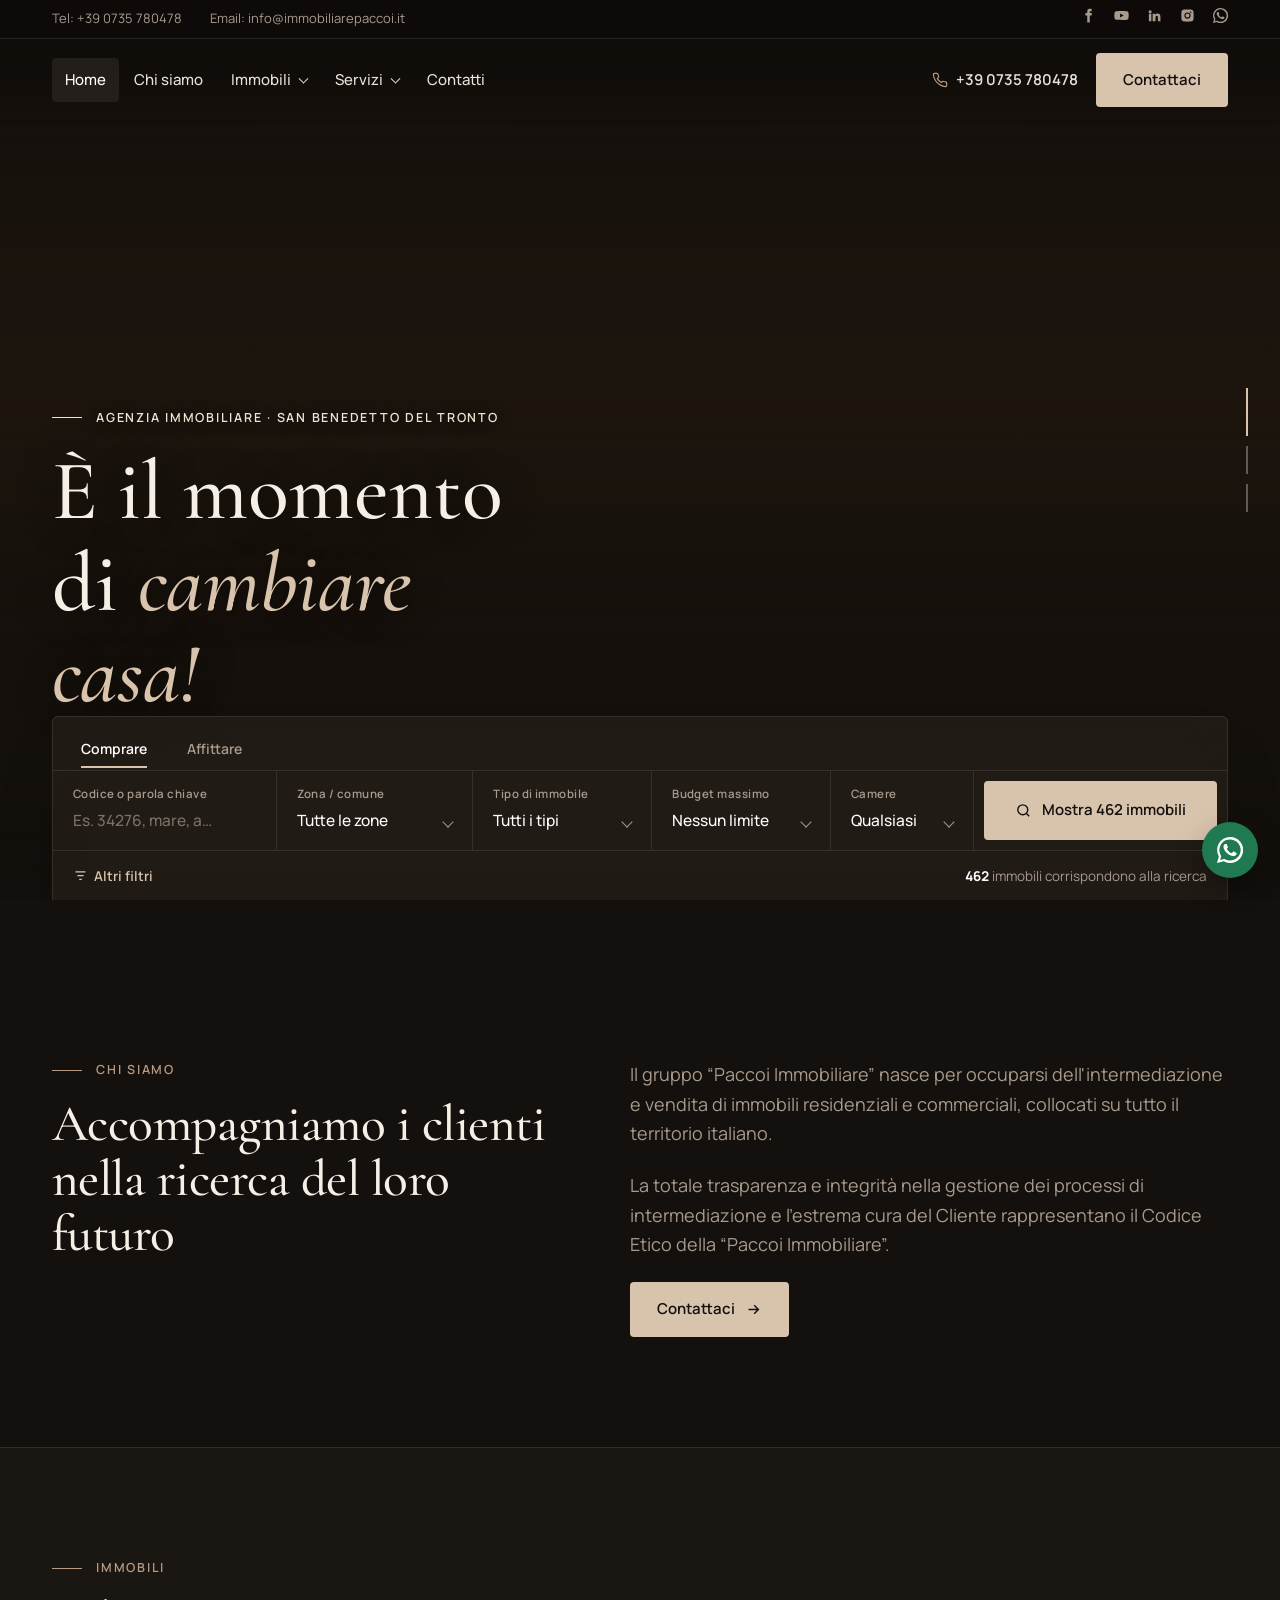
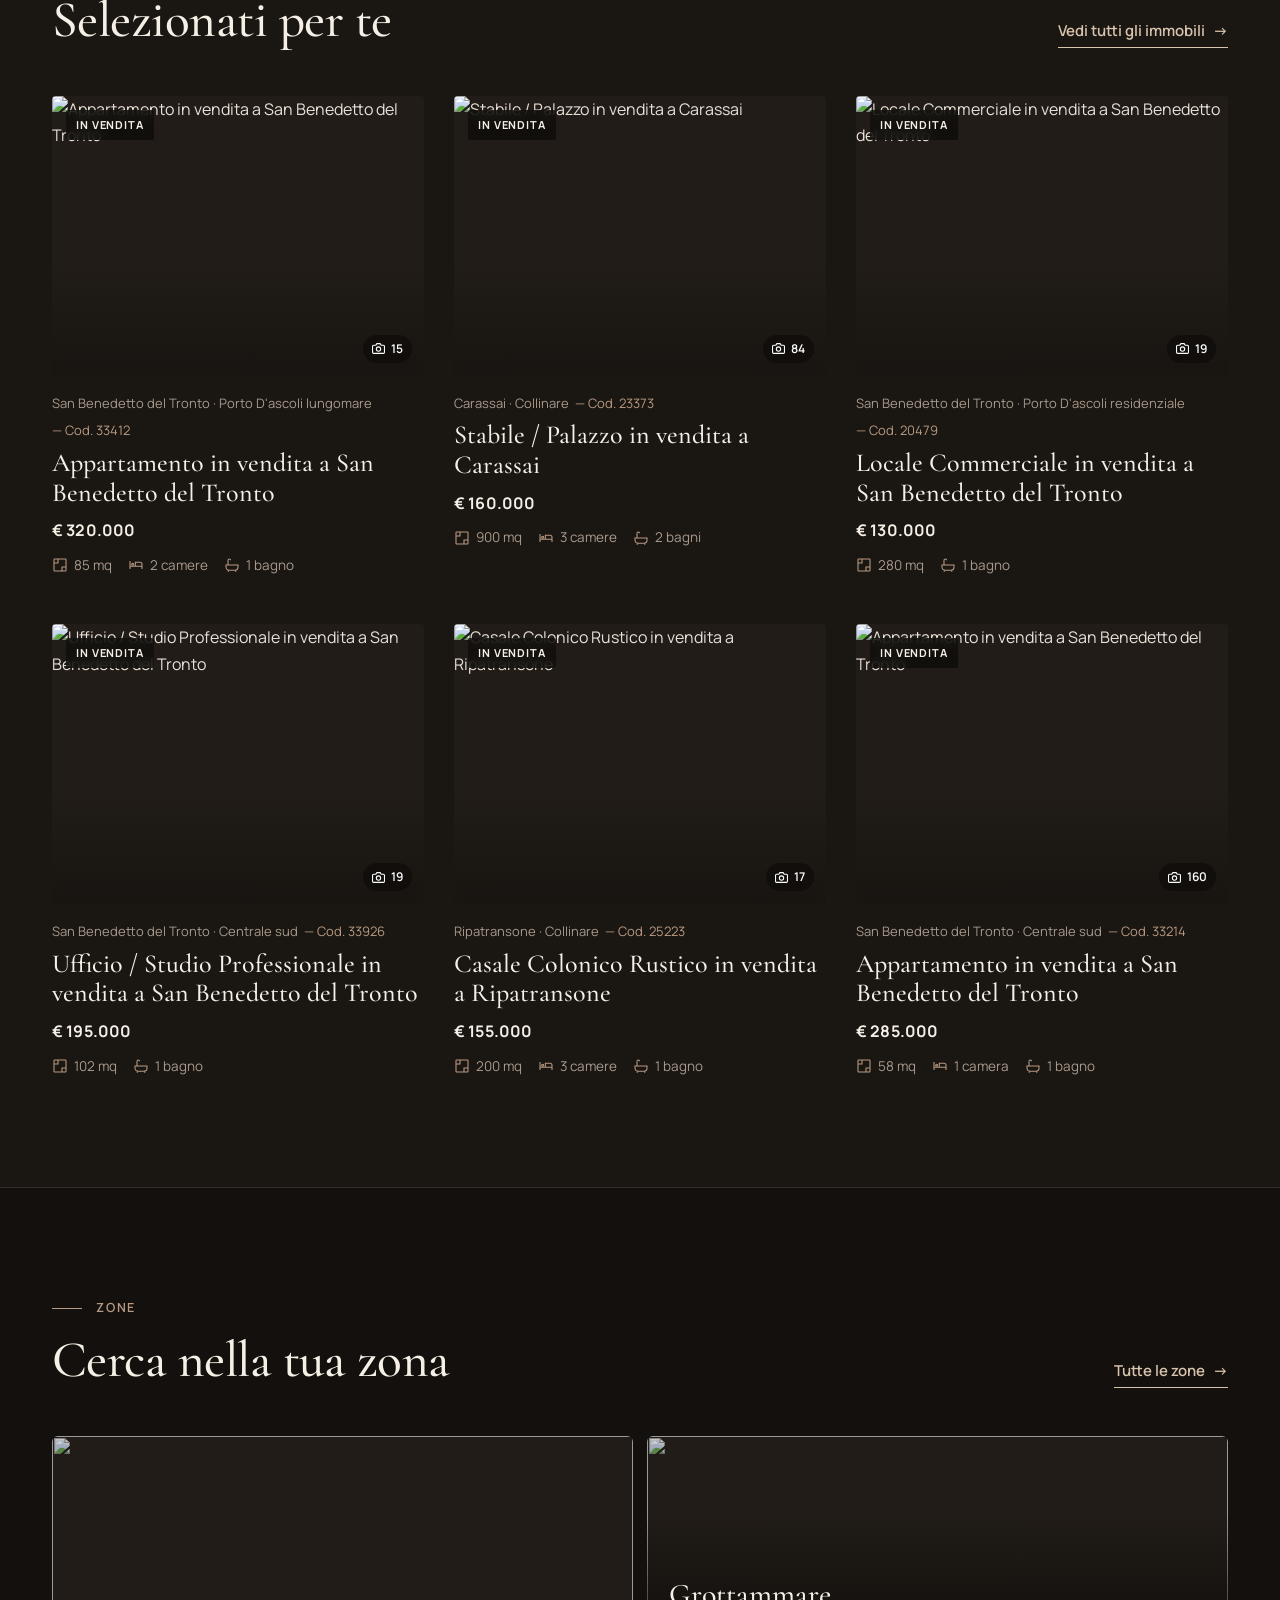
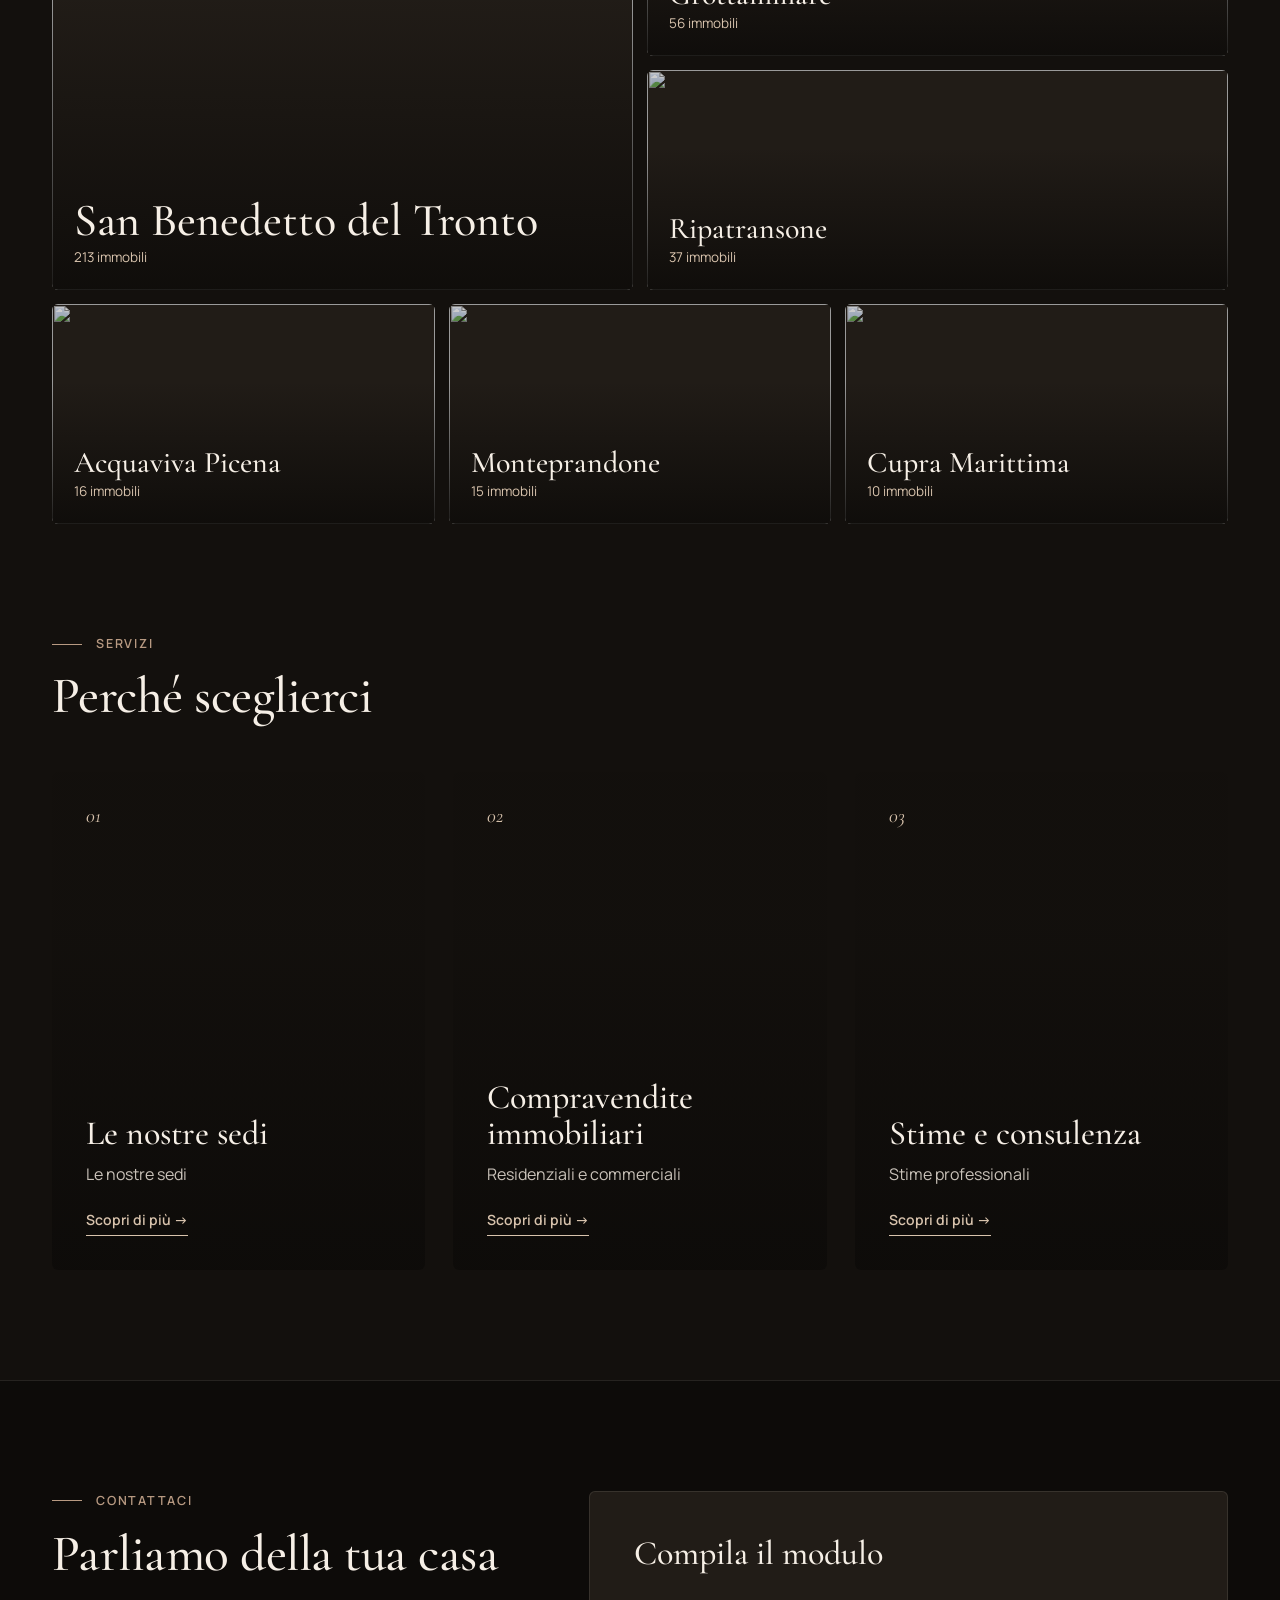
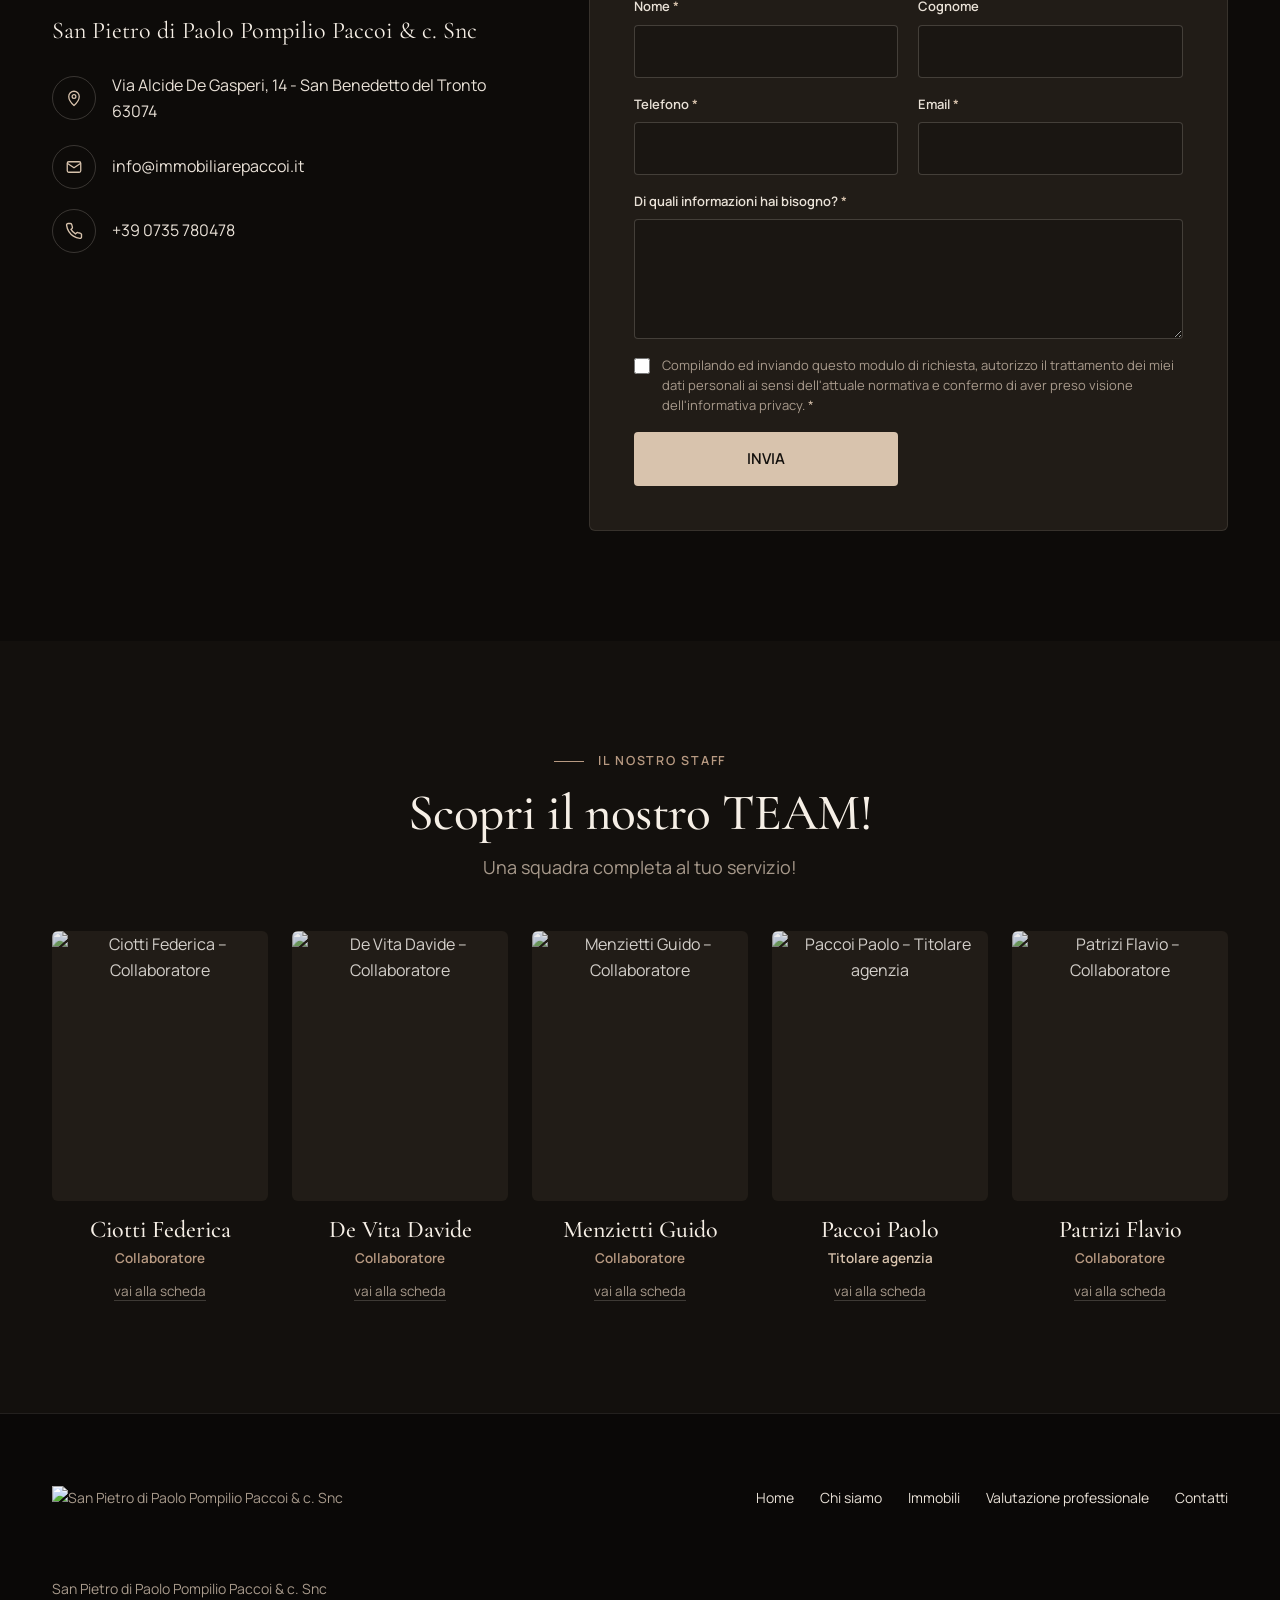
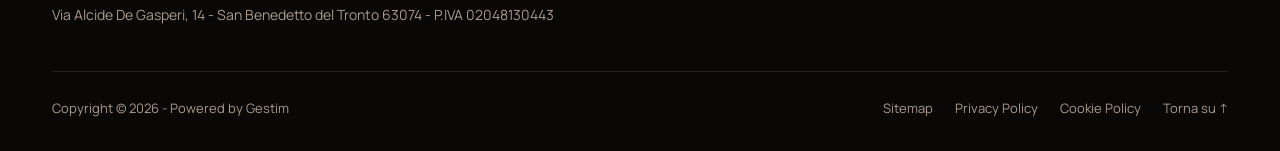
==== index.html @ 311cffeb "Perché sceglierci: tornano le 3 card, il dettaglio si apre al clic - Ripristinate le 3 card (Le nost" ====
<!DOCTYPE html>
<html lang="it">
<head>
<meta charset="utf-8">
<meta name="viewport" content="width=device-width, initial-scale=1">
<title>Immobiliare Paccoi | agenzia immobiliare San Benedetto del Tronto</title>
<meta name="description" content="Paccoi Immobiliare: compravendite e affitti di immobili residenziali e commerciali a San Benedetto del Tronto e dintorni. Cerca per zona, budget e tipologia.">
<link rel="preconnect" href="https://fonts.googleapis.com">
<link rel="preconnect" href="https://fonts.gstatic.com" crossorigin>
<link href="https://fonts.googleapis.com/css2?family=Cormorant+Garamond:ital,wght@0,500;0,600;1,500&family=Manrope:wght@400;500;600;700&display=swap" rel="stylesheet">
<link rel="stylesheet" href="assets/style.css">
</head>
<body class="over-hero">
<div id="site-header"></div>

<main>
<!-- hero + ricerca -->
<section class="hero" aria-label="In evidenza">
  <div class="hero-media">
    <div class="slide active" style="background-image:url('https://www.immobiliarepaccoi.it/public/file/2024102209571137500090.jpg')"></div>
    <div class="slide" style="background-image:url('https://www.immobiliarepaccoi.it/public/file/20241022095800415130240.jpg')"></div>
    <div class="slide" style="background-image:url('https://images.unsplash.com/photo-1678889284769-b7dcbec1f082?auto=format&fit=crop&q=80&w=2400')"></div>
  </div>
  <div class="wrap">
    <div class="eyebrow">Agenzia immobiliare · San Benedetto del Tronto</div>
    <h1>È il momento di <em>cambiare casa!</em></h1>
  </div>
  <div class="hero-dots" aria-label="Foto"><button class="on" aria-label="Foto 1"></button><button aria-label="Foto 2"></button><button aria-label="Foto 3"></button></div>
  <div class="searchbar-holder"><div class="wrap"><div id="search"></div></div></div>
</section>

<!-- chi siamo -->
<section class="intro home-first" id="chi-siamo">
  <div class="wrap">
    <div class="reveal">
      <div class="eyebrow">Chi siamo</div>
      <h2 style="margin-top:16px">Accompagniamo i clienti nella ricerca del loro futuro</h2>
    </div>
    <div class="reveal">
      <p>Il gruppo “Paccoi Immobiliare” nasce per occuparsi dell'intermediazione e vendita di immobili residenziali e commerciali, collocati su tutto il territorio italiano.</p>
      <p>La totale trasparenza e integrità nella gestione dei processi di intermediazione e l’estrema cura del Cliente rappresentano il Codice Etico della “Paccoi Immobiliare”.</p>
      <a class="btn btn-primary" href="#contatti">Contattaci <svg viewBox="0 0 24 24" fill="none" stroke="currentColor" stroke-width="2"><path d="M5 12h14M13 6l6 6-6 6"/></svg></a>
    </div>
  </div>
</section>

<!-- selezionati per te -->
<section class="alt">
  <div class="wrap">
    <div class="section-head reveal">
      <div><div class="eyebrow">Immobili</div><h2>Selezionati per te</h2></div>
      <a class="link-arrow" href="immobili.html">Vedi tutti gli immobili <span aria-hidden="true">→</span></a>
    </div>
    <div class="grid-props" id="selected"></div>
  </div>
</section>

<!-- per zona -->
<section>
  <div class="wrap">
    <div class="section-head reveal">
      <div><div class="eyebrow">Zone</div><h2>Cerca nella tua zona</h2></div>
      <a class="link-arrow" href="immobili.html">Tutte le zone <span aria-hidden="true">→</span></a>
    </div>
    <div class="towns" id="towns"></div>
  </div>
</section>

<!-- servizi: 3 card; al clic si apre il dettaglio con contenuti e foto dal sito ufficiale -->
<section id="servizi" style="padding-top:0">
  <div class="wrap">
    <div class="section-head reveal"><div><div class="eyebrow">Servizi</div><h2>Perché sceglierci</h2></div></div>
    <div class="why-grid">
      <a class="why-item reveal" href="#srv-sedi" data-srv="srv-sedi" aria-haspopup="dialog">
        <div class="bg" style="background-image:url('https://images.unsplash.com/photo-1765371512336-99c2b1c6975f?auto=format&fit=crop&q=80&w=1000')"></div>
        <span class="num">01</span><h3>Le nostre sedi</h3><p>Le nostre sedi</p><span class="link">Scopri di più →</span>
      </a>
      <a class="why-item reveal" href="#srv-compravendite" data-srv="srv-compravendite" aria-haspopup="dialog">
        <div class="bg" style="background-image:url('https://images.unsplash.com/photo-1741156386380-0236c72eb6f9?auto=format&fit=crop&q=80&w=1000')"></div>
        <span class="num">02</span><h3>Compravendite immobiliari</h3><p>Residenziali e commerciali</p><span class="link">Scopri di più →</span>
      </a>
      <a class="why-item reveal" href="#srv-stime" data-srv="srv-stime" aria-haspopup="dialog">
        <div class="bg" style="background-image:url('https://images.unsplash.com/photo-1560520653-9e0e4c89eb11?auto=format&fit=crop&q=80&w=1000')"></div>
        <span class="num">03</span><h3>Stime e consulenza</h3><p>Stime professionali</p><span class="link">Scopri di più →</span>
      </a>
    </div>
  </div>
</section>

<dialog class="srv-dialog" id="srv-sedi" aria-labelledby="srv-sedi-t">
  <div class="srv-inner">
    <button class="srv-close" type="button" aria-label="Chiudi">×</button>
    <article class="svc">
      <div class="svc-media">
        <img src="https://www.immobiliarepaccoi.it/public/file/20241002121244765096380.jpg" alt="La sede Paccoi Immobiliare in Viale De Gasperi a San Benedetto del Tronto" loading="lazy">
        <div class="inset"><img src="https://www.immobiliarepaccoi.it/public/file/20241002121636413833290.jpg" alt="Interno della sede Paccoi Immobiliare" loading="lazy"></div>
      </div>
      <div>
        <span class="num">01</span>
        <h3 id="srv-sedi-t">Le nostre sedi</h3>
        <div class="sub">Sede di San Benedetto del Tronto (AP)</div>
        <p>Viale A. De Gasperi, 14 · Tel. +39 0735 780478<br>Responsabile: Paolo Paccoi</p>
        <dl class="hours">
          <dt>Invernale</dt><dd>09:00 – 12:30 / 15:30 – 19:30</dd>
          <dt>Estivo</dt><dd>09:00 – 12:30 / 16:00 – 20:00</dd>
        </dl>
        <p>Siamo aperti tutti i giorni tranne il sabato pomeriggio e l’intera domenica.</p>
        <div class="actions">
          <a class="btn btn-primary" href="https://www.google.com/maps/search/?api=1&query=Viale+Alcide+De+Gasperi+14+San+Benedetto+del+Tronto" target="_blank" rel="noopener">Indicazioni stradali</a>
          <a class="btn btn-outline" href="tel:+390735780478">Chiama la sede</a>
        </div>
      </div>
    </article>
    <div class="stats">
      <div class="stat"><b>20+</b><span>anni di attività nell'intermediazione di immobili residenziali e commerciali</span></div>
      <div class="stat"><b>20.000+</b><span>richieste di informazioni ogni anno per immobili specifici</span></div>
      <div class="stat"><b class="stat-count">478</b><span>immobili oggi in vendita e in affitto</span></div>
    </div>
  </div>
</dialog>
<dialog class="srv-dialog" id="srv-compravendite" aria-labelledby="srv-compravendite-t">
  <div class="srv-inner">
    <button class="srv-close" type="button" aria-label="Chiudi">×</button>
    <article class="svc">
      <div class="svc-media">
        <img src="https://www.immobiliarepaccoi.it/public/file/20241002121549173564150.jpg" alt="Postazioni di consulenza nella sede Paccoi Immobiliare" loading="lazy">
        <div class="inset"><img src="https://www.immobiliarepaccoi.it/public/file/20241022095841580561260.jpg" alt="Villa con piscina al tramonto" loading="lazy"></div>
      </div>
      <div>
        <span class="num">02</span>
        <h3 id="srv-compravendite-t">Compravendite immobiliari</h3>
        <div class="sub">Residenziali e commerciali</div>
        <p>Oggi vendere un bene immobile non può più limitarsi ad una semplice messa in contatto della domanda con l’offerta. Occorre sempre più organizzare tutta una serie di servizi integrativi e complementari per assicurare il completo successo di ogni transazione.</p>
        <p>La nostra agenzia garantisce la transazione immobiliare accompagnandovi in tutte le fasi dell’acquisto e della vendita, in collaborazione con:</p>
        <ul>
          <li>un notaio di vostra fiducia (o da noi suggerito)</li>
          <li>esperti periti del settore edile/immobiliare</li>
          <li>i principali istituti bancari per mutui e prestiti</li>
          <li>tecnici abilitati a produrre il certificato di prestazione energetica</li>
        </ul>
        <p>Seguiamo ogni negoziazione in tutte le sue fasi fino alla completa definizione dell’operazione, dalla proposta di acquisto al rogito notarile. La mediazione è dovuta solamente all’effettiva conclusione dell’affare.</p>
        <div class="actions"><a class="btn btn-primary" href="immobili.html">Cerca un immobile</a></div>
      </div>
    </article>
    <div class="stats">
      <div class="stat"><b>20+</b><span>anni di attività nell'intermediazione di immobili residenziali e commerciali</span></div>
      <div class="stat"><b>20.000+</b><span>richieste di informazioni ogni anno per immobili specifici</span></div>
      <div class="stat"><b class="stat-count">478</b><span>immobili oggi in vendita e in affitto</span></div>
    </div>
  </div>
</dialog>
<dialog class="srv-dialog" id="srv-stime" aria-labelledby="srv-stime-t">
  <div class="srv-inner">
    <button class="srv-close" type="button" aria-label="Chiudi">×</button>
    <article class="svc">
      <div class="svc-media">
        <img src="https://www.immobiliarepaccoi.it/public/file/20241002121356385313010.jpg" alt="Sala d'attesa della sede Paccoi Immobiliare" loading="lazy">
        <div class="inset"><img src="https://www.immobiliarepaccoi.it/public/file/20241022095912789563600.jpg" alt="Terrazza panoramica di sera" loading="lazy"></div>
      </div>
      <div>
        <span class="num">03</span>
        <h3 id="srv-stime-t">Stime e consulenza</h3>
        <div class="sub">Stime professionali</div>
        <p>Oltre 20 anni di esperienza al servizio di chi vuole vendere il proprio immobile. Valutiamo la tua casa GRATUITAMENTE servendoci dei migliori strumenti che ci offre la tecnologia. Realizziamo accurate analisi di mercato e del territorio specifico.</p>
        <ul>
          <li>Verifichiamo la correttezza della documentazione e guidiamo i clienti nel complesso mondo burocratico</li>
          <li>Shooting fotografici, planimetrie di altissima qualità, virtual tour e servizi con il drone</li>
          <li>Un piano di marketing con campagne sui social e su tutti i motori di ricerca</li>
        </ul>
        <p>Siamo parte attiva della comunità, ne conosciamo le dinamiche sociali e commerciali. Viviamo immersi nel mercato immobiliare, motivo per il quale individuiamo l’esatto valore di mercato degli immobili.</p>
        <div class="actions"><a class="btn btn-primary" href="#contatti">Richiedi una valutazione gratuita</a></div>
      </div>
    </article>
    <div class="stats">
      <div class="stat"><b>20+</b><span>anni di attività nell'intermediazione di immobili residenziali e commerciali</span></div>
      <div class="stat"><b>20.000+</b><span>richieste di informazioni ogni anno per immobili specifici</span></div>
      <div class="stat"><b class="stat-count">478</b><span>immobili oggi in vendita e in affitto</span></div>
    </div>
  </div>
</dialog>

<!-- contatti -->
<section class="contact" id="contatti">
  <div class="wrap">
    <div class="reveal">
      <div class="eyebrow">Contattaci</div>
      <h2>Parliamo della tua casa</h2>
      <p class="company">San Pietro di Paolo Pompilio Paccoi &amp; c. Snc</p>
      <ul class="contact-list" id="contact-list"></ul>
    </div>
    <form class="form-card reveal" id="contact-form">
      <h3>Compila il modulo</h3>
      <div class="form-grid">
        <div class="field"><label for="n">Nome <span class="req">*</span></label><input id="n" required autocomplete="given-name"></div>
        <div class="field"><label for="c">Cognome</label><input id="c" autocomplete="family-name"></div>
        <div class="field"><label for="t">Telefono <span class="req">*</span></label><input id="t" type="tel" required autocomplete="tel"></div>
        <div class="field"><label for="e">Email <span class="req">*</span></label><input id="e" type="email" required autocomplete="email"></div>
        <div class="field full"><label for="m">Di quali informazioni hai bisogno? <span class="req">*</span></label><textarea id="m" required></textarea></div>
        <label class="consent"><input type="checkbox" required><span>Compilando ed inviando questo modulo di richiesta, autorizzo il trattamento dei miei dati personali ai sensi dell'attuale normativa e confermo di aver preso visione dell'informativa privacy. <span class="req">*</span></span></label>
        <button class="btn btn-primary" type="submit">INVIA</button>
      </div>
    </form>
  </div>
</section>

<!-- team -->
<section>
  <div class="wrap">
    <div class="section-head reveal" style="display:block;text-align:center">
      <div class="eyebrow" style="justify-content:center">IL NOSTRO STAFF</div>
      <h2>Scopri il nostro TEAM!</h2>
      <p style="color:var(--muted);font-size:18px;margin-top:12px">Una squadra completa al tuo servizio!</p>
    </div>
    <div class="team-grid" id="team"></div>
  </div>
</section>
</main>

<div id="site-footer"></div>

<script src="data/immobili.js"></script>
<script src="assets/app.js"></script>
<script>
  const P = Paccoi, I = P.icons;
  P.chrome("home");
  P.searchbar(document.getElementById("search"));

  // Selezionati per te: come sul sito originale, una selezione diversa a ogni visita
  const pool = P.items.filter(x => x.img && x.nf >= 3 && x.p);
  const pick = pool.sort(() => Math.random() - .5).slice(0, 6);
  document.getElementById("selected").innerHTML = pick.map(P.card).join("");

  // Zone: i comuni con più immobili
  const byTown = {};
  P.items.forEach(x => (byTown[x.co] = byTown[x.co] || []).push(x));
  const towns = Object.entries(byTown).sort((a, b) => b[1].length - a[1].length).slice(0, 6);
  document.getElementById("towns").innerHTML = towns.map(([name, list]) => {
    const best = list.filter(x => x.img).sort((a, b) => b.nf - a.nf)[0];
    return `<a class="town reveal" href="immobili.html?comune=${encodeURIComponent(name)}">
      ${best ? `<img src="${P.full(best.img)}" alt="" loading="lazy">` : ""}
      <h3>${P.esc(name)}</h3><span>${list.length} immobili</span></a>`;
  }).join("");

  document.getElementById("contact-list").innerHTML = `
    <li><span class="ic">${I.pin}</span><span>Via Alcide De Gasperi, 14 - San Benedetto del Tronto 63074</span></li>
    <li><span class="ic">${I.mail}</span><a href="mailto:${P.MAIL}">${P.MAIL}</a></li>
    <li><span class="ic">${I.tel}</span><a href="${P.TEL_HREF}">${P.TEL}</a></li>`;
  document.getElementById("contact-form").addEventListener("submit", e => { e.preventDefault(); e.target.querySelector("button").textContent = "Grazie! (prototipo: nessun invio)"; });

  const CDN = "https://cdn4.gestim.biz/custom/01700/foto/thumb/";
  document.getElementById("team").innerHTML = [
    ["Ciotti Federica","Collaboratore","202411061553-672b830319f1b.png"],["De Vita Davide","Collaboratore","202411110943-6731c39f6308a.png"],
    ["Menzietti Guido","Collaboratore","202411111740-6732339046ba5.png"],["Paccoi Paolo","Titolare agenzia","202411111742-673233ec1bfba.png"],
    ["Patrizi Flavio","Collaboratore","202411061602-672b85057fa31.png"]
  ].map(([n, r, img]) => `<div class="member reveal ${r.startsWith("Titolare") ? "lead" : ""}">
    <div class="photo"><img src="${CDN + img}" alt="${n} – ${r}" loading="lazy"></div>
    <h3>${n}</h3><div class="role">${r}</div><a href="#contatti">vai alla scheda</a></div>`).join("");

  // slider hero
  const slides = [...document.querySelectorAll(".hero .slide")], dots = [...document.querySelectorAll(".hero-dots button")];
  let cur = 0;
  const go = i => { slides[cur].classList.remove("active"); dots[cur].classList.remove("on"); cur = i; slides[cur].classList.add("active"); dots[cur].classList.add("on"); };
  dots.forEach((d, i) => d.onclick = () => go(i));
  setInterval(() => go((cur + 1) % slides.length), 6500);
  document.querySelectorAll(".stat-count").forEach(el => el.textContent = P.items.length);

  // Perché sceglierci: ogni card apre il proprio dettaglio
  const openSrv = id => {
    const d = document.getElementById(id); if (!d || d.open) return;
    d.showModal(); document.body.style.overflow = "hidden";
    d.querySelector(".srv-inner").scrollTop = 0;
    history.replaceState(null, "", "#" + id);
  };
  document.querySelectorAll("[data-srv]").forEach(a => a.addEventListener("click", e => { e.preventDefault(); openSrv(a.dataset.srv); }));
  document.querySelectorAll(".srv-dialog").forEach(d => {
    const close = () => d.close();
    d.querySelector(".srv-close").addEventListener("click", close);
    d.addEventListener("click", e => { if (e.target === d) close(); });           // clic fuori dal pannello
    d.querySelectorAll('a[href^="#"]').forEach(a => a.addEventListener("click", close));
    d.addEventListener("close", () => { document.body.style.overflow = ""; if (location.hash === "#" + d.id) history.replaceState(null, "", location.pathname + location.search); });
  });
  if (/^#srv-/.test(location.hash)) openSrv(location.hash.slice(1));
  P.reveal();
</script>
<script src="https://cdn.jsdelivr.net/npm/gsap@3.12.5/dist/gsap.min.js"></script>
<script src="https://cdn.jsdelivr.net/npm/gsap@3.12.5/dist/ScrollTrigger.min.js"></script>
<script>
  if (window.gsap && window.ScrollTrigger) {
    gsap.registerPlugin(ScrollTrigger);
    const h1 = document.querySelector(".hero h1");
    const wrapWords = node => [...node.childNodes].forEach(n => {
      if (n.nodeType === 3) {
        const frag = document.createDocumentFragment();
        n.textContent.split(/(\s+)/).forEach(part => {
          if (!part) return;
          if (/^\s+$/.test(part)) return frag.append(part);
          const m = document.createElement("span"); m.className = "wm";
          const w = document.createElement("span"); w.className = "w"; w.textContent = part;
          m.append(w); frag.append(m);
        });
        n.replaceWith(frag);
      } else if (n.nodeType === 1) wrapWords(n);
    });
    wrapWords(h1);
    gsap.matchMedia().add("(prefers-reduced-motion: no-preference)", () => {
      gsap.timeline({ defaults: { ease: "expo.out" } })
        .from(".hero .eyebrow", { y: 20, opacity: 0, duration: .9 }, .2)
        .from(".hero h1 .w", { yPercent: 110, rotate: 3, duration: 1.3, stagger: .07 }, .3)
        .from(".searchbar-holder .searchbar", { y: 40, opacity: 0, duration: 1 }, .7);
      gsap.to(".hero-media", { yPercent: 10, ease: "none", scrollTrigger: { trigger: ".hero", start: "top top", end: "bottom top", scrub: true } });
      gsap.utils.toArray(".why-item .bg").forEach(bg => gsap.fromTo(bg, { yPercent: -8, scale: 1.18 }, { yPercent: 8, scale: 1.18, ease: "none",
        scrollTrigger: { trigger: bg.parentNode, start: "top bottom", end: "bottom top", scrub: true } }));
    });
  }
</script>
</body>
</html>
---- assets/style.css ----
/* =========================================================
   Paccoi Immobiliare — stile condiviso (home, ricerca, scheda)
   Palette scura ed elegante: espresso profondo + bronzo del marchio
   ========================================================= */
:root{
  --bg:#13100d;          /* fondo pagina */
  --bg-2:#1a1612;        /* sezioni alternate */
  --surface:#211c17;     /* card, pannelli */
  --surface-2:#2a231d;   /* campi, hover */
  --text:#e9e1d7;        /* testo */
  --heading:#f6efe6;     /* titoli */
  --muted:#a89a8c;       /* testo secondario */
  --line:rgba(233,225,215,.11);
  --line-2:rgba(233,225,215,.2);
  --bronze:#b89a82;      /* accento (bronzo del marchio, schiarito per il fondo scuro) */
  --bronze-dk:#8a7262;
  --gold:#d8c3ad;
  --sea:#3e6670;
  --ink-dark:#13100d;
  --radius:4px; --wrap:1240px;
  --serif:"Cormorant Garamond", Georgia, serif;
  --sans:"Manrope", system-ui, sans-serif;
  --header-h:84px;
}
*{box-sizing:border-box;margin:0;padding:0}
html{scroll-behavior:smooth;background:var(--bg)}
body{font-family:var(--sans);color:var(--text);background:var(--bg);font-size:16px;line-height:1.65;-webkit-font-smoothing:antialiased}
::selection{background:var(--bronze);color:var(--ink-dark)}
img{display:block;max-width:100%}
a{color:inherit;text-decoration:none}
button,select,input,textarea{font:inherit;color:inherit}
.wrap{max-width:var(--wrap);margin:0 auto;padding:0 32px}
.sr-only{position:absolute;width:1px;height:1px;overflow:hidden;clip:rect(0 0 0 0);white-space:nowrap}
:focus-visible{outline:2px solid var(--gold);outline-offset:3px}

h1,h2,h3{font-family:var(--serif);font-weight:500;line-height:1.08;color:var(--heading)}
h2{font-size:clamp(34px,4vw,52px);letter-spacing:-.01em}
.eyebrow{font-size:12.5px;font-weight:600;color:var(--bronze);letter-spacing:.14em;text-transform:uppercase;display:flex;align-items:center;gap:14px}
.eyebrow::before{content:"";width:30px;height:1px;background:currentColor}
section{padding:110px 0}
.alt{background:var(--bg-2);border-top:1px solid var(--line);border-bottom:1px solid var(--line)}
.section-head{display:flex;justify-content:space-between;align-items:end;gap:32px;margin-bottom:48px;flex-wrap:wrap}
.section-head h2{margin-top:14px}
.link-arrow{font-weight:600;font-size:15px;display:inline-flex;align-items:center;gap:8px;border-bottom:1px solid currentColor;padding-bottom:3px;color:var(--gold)}
.link-arrow:hover{color:#fff}

/* ---------- bottoni ---------- */
.btn{display:inline-flex;align-items:center;justify-content:center;gap:10px;padding:14px 26px;border-radius:var(--radius);font-weight:600;font-size:15px;transition:background .25s,color .25s,border-color .25s,transform .2s;cursor:pointer;border:1px solid transparent;white-space:nowrap}
.btn:active{transform:scale(.98)}
.btn-primary{background:var(--gold);color:var(--ink-dark)}
.btn-primary:hover{background:#efe2d3}
.btn-light{background:rgba(246,239,230,.95);color:var(--ink-dark)}
.btn-light:hover{background:#fff}
.btn-ghost{border-color:rgba(246,239,230,.6);background:transparent;color:var(--heading)}
.btn-ghost:hover{background:var(--heading);color:var(--ink-dark);border-color:var(--heading)}
.btn-outline{border-color:var(--line-2);background:transparent;color:var(--heading)}
.btn-outline:hover{border-color:var(--gold);color:var(--gold)}
.btn-wa{background:#1f7a52;color:#fff}
.btn-wa:hover{background:#238a5d}
.btn svg{width:17px;height:17px;flex:none}

/* ---------- top bar ---------- */
.topbar{background:#0d0b09;color:var(--muted);font-size:13px;border-bottom:1px solid var(--line)}
.topbar .wrap{display:flex;justify-content:space-between;align-items:center;height:38px}
.topbar .contacts{display:flex;gap:28px}
.topbar a:hover{color:#fff}
.social{display:flex;gap:18px}
.social svg{width:15px;height:15px;fill:currentColor}

/* ---------- header ---------- */
header.site{position:sticky;top:0;z-index:50;background:rgba(19,16,13,.86);backdrop-filter:blur(14px) saturate(1.2);border-bottom:1px solid var(--line);color:var(--text);transition:background .35s,border-color .35s,box-shadow .35s,top .35s}
header.site .wrap{display:grid;grid-template-columns:1fr auto 1fr;align-items:center;height:var(--header-h)}
header.site.scrolled{box-shadow:0 18px 40px -26px rgba(0,0,0,.9)}
.logo img{height:58px;width:auto}
.logo .col{display:none}
nav.main ul{display:flex;gap:2px;list-style:none;align-items:center}
nav.main li{position:relative}
nav.main a{display:block;padding:10px 13px;font-weight:500;font-size:15px;border-radius:var(--radius);transition:background .2s,color .2s}
nav.main a:hover,nav.main a[aria-current="page"]{background:rgba(233,225,215,.08);color:#fff}
nav.main .sub{position:absolute;top:100%;left:0;min-width:240px;background:var(--surface);color:var(--text);border:1px solid var(--line);border-radius:var(--radius);padding:8px;list-style:none;opacity:0;visibility:hidden;transform:translateY(6px);transition:.18s;box-shadow:0 24px 50px -20px rgba(0,0,0,.8)}
nav.main li:hover>.sub,nav.main li:focus-within>.sub{opacity:1;visibility:visible;transform:none}
nav.main .has-sub>a::after{content:"";display:inline-block;width:6px;height:6px;border-right:1.5px solid;border-bottom:1.5px solid;transform:rotate(45deg) translate(-2px,-2px);margin-left:9px}
.header-cta{display:flex;align-items:center;justify-content:flex-end;gap:18px}
.header-cta .tel{font-weight:600;font-size:15px;display:flex;align-items:center;gap:8px}
.header-cta .tel svg{width:16px;height:16px;color:var(--bronze)}
.menu-btn{display:none;align-items:center;gap:10px;background:none;border:0;cursor:pointer;font-weight:600;font-size:13px;letter-spacing:.14em;padding:8px 0;color:inherit}
.menu-btn span{display:block;width:22px;height:1.5px;background:currentColor;position:relative}
.menu-btn span::before,.menu-btn span::after{content:"";position:absolute;left:0;width:22px;height:1.5px;background:currentColor}
.menu-btn span::before{top:-7px}.menu-btn span::after{top:7px}

/* header trasparente sopra le foto a tutto schermo (home e scheda) */
body.over-hero header.site{position:fixed;left:0;right:0;top:38px}
body.over-hero header.site.scrolled{top:0}
body.over-hero header.site:not(.scrolled){background:linear-gradient(180deg,rgba(13,11,9,.55),rgba(13,11,9,0));border-color:transparent;backdrop-filter:none}
body.over-hero .topbar{position:absolute;top:0;left:0;right:0;z-index:51;background:rgba(13,11,9,.7);backdrop-filter:blur(6px)}

/* menu a tutto schermo (mobile) */
.drawer{position:fixed;inset:0;z-index:80;background:#0d0b09;color:var(--heading);display:flex;flex-direction:column;padding:28px 28px 40px;transform:translateY(-100%);transition:transform .5s cubic-bezier(.7,0,.2,1);visibility:hidden}
.drawer.open{transform:none;visibility:visible}
.drawer .top{display:flex;justify-content:space-between;align-items:center}
.drawer .top img{height:48px}
.drawer .close{background:none;border:1px solid var(--line-2);color:#fff;width:44px;height:44px;border-radius:50%;font-size:22px;cursor:pointer}
.drawer nav{margin-top:40px;display:flex;flex-direction:column;gap:4px}
.drawer nav a{font-family:var(--serif);font-size:38px;line-height:1.25;padding:4px 0}
.drawer nav a.sub{font-family:var(--sans);font-size:16px;color:var(--bronze);padding-left:4px}
.drawer .foot{margin-top:auto;display:grid;gap:10px;font-size:15px;color:var(--muted)}

/* ---------- hero (home) ---------- */
.hero{position:relative;height:100vh;min-height:640px;max-height:980px;overflow:hidden;color:var(--heading);padding:0;background:var(--bg)}
.hero-media{position:absolute;inset:-8% 0;will-change:transform}
.hero .slide{position:absolute;inset:0;background-size:cover;background-position:center;opacity:0;transition:opacity 1.6s ease, transform 9s ease;transform:scale(1.06);
  filter:saturate(.55) brightness(.62) contrast(1.05) sepia(.18)}
.hero .slide.active{opacity:1;transform:scale(1)}
/* velatura color espresso: le foto restano leggibili ma logo e titoli non vengono mai coperti */
.hero-media::after{content:"";position:absolute;inset:0;background:#2a1d12;mix-blend-mode:color;opacity:.55}
.hero::after{content:"";position:absolute;inset:0;pointer-events:none;
  background:linear-gradient(180deg,rgba(13,11,9,.85) 0%,rgba(13,11,9,.35) 22%,rgba(13,11,9,.15) 45%,rgba(13,11,9,.55) 72%,var(--bg) 100%)}
.hero .wrap{position:relative;z-index:2;height:100%;display:flex;flex-direction:column;justify-content:flex-end;padding-bottom:180px}
.hero .eyebrow{color:#efe2d3;text-shadow:0 1px 14px rgba(0,0,0,.7)}
.hero h1{color:var(--heading);font-size:clamp(46px,6.6vw,92px);max-width:13ch;margin:18px 0 0;text-shadow:0 2px 40px rgba(0,0,0,.35)}
.hero h1 em{font-style:italic;color:var(--gold)}
.hero h1 .wm{display:inline-block;overflow:hidden;vertical-align:top;padding-bottom:.1em;margin-bottom:-.1em}
.hero h1 .w{display:inline-block}
.hero-dots{position:absolute;z-index:3;right:32px;top:50%;transform:translateY(-50%);display:flex;flex-direction:column;gap:10px}
.hero-dots button{width:2px;height:28px;border:0;background:rgba(255,255,255,.3);cursor:pointer;transition:.3s}
.hero-dots button.on{background:var(--gold);height:48px}

/* ---------- barra di ricerca ---------- */
.searchbar{position:relative;z-index:5;background:rgba(33,28,23,.94);backdrop-filter:blur(14px);color:var(--heading);border-radius:6px;border:1px solid var(--line);box-shadow:0 40px 80px -40px rgba(0,0,0,.9)}
.hero .searchbar-holder{position:absolute;left:0;right:0;bottom:0;transform:translateY(50%);z-index:6}
.sb-tabs{display:flex;gap:4px;padding:10px 10px 0}
.sb-tabs button{background:transparent;border:0;color:var(--muted);padding:10px 18px;font-weight:600;font-size:14px;cursor:pointer;position:relative}
.sb-tabs button[aria-pressed="true"]{color:#fff}
.sb-tabs button[aria-pressed="true"]::after{content:"";position:absolute;left:18px;right:18px;bottom:2px;height:2px;background:var(--gold)}
.sb-row{display:grid;grid-template-columns:1.25fr 1.1fr 1fr 1fr .8fr auto;align-items:stretch;border-top:1px solid var(--line)}
.sb-field{position:relative;padding:14px 20px;border-right:1px solid var(--line);display:flex;flex-direction:column;gap:2px;min-width:0}
.sb-field label{font-size:11.5px;font-weight:600;color:var(--muted);letter-spacing:.04em}
.sb-field select,.sb-field input{appearance:none;-webkit-appearance:none;background:transparent;border:0;color:#fff;font-size:15.5px;font-weight:500;padding:2px 22px 2px 0;width:100%;cursor:pointer;text-overflow:ellipsis}
.sb-field input{cursor:text}
.sb-field input::placeholder{color:#7d7064}
.sb-field select option{color:#1a1612;background:#fff}
.sb-field select:disabled{opacity:.5;cursor:not-allowed}
.sb-field.sel::after{content:"";position:absolute;right:20px;bottom:24px;width:7px;height:7px;border-right:1.5px solid var(--muted);border-bottom:1.5px solid var(--muted);transform:rotate(45deg);pointer-events:none}
.sb-field:hover{background:rgba(255,255,255,.03)}
.sb-submit{display:flex;align-items:center;padding:10px}
.sb-submit .btn{height:100%;min-height:54px;padding:0 30px;background:var(--gold);color:var(--ink-dark);border-radius:4px}
.sb-submit .btn:hover{background:#efe2d3}
.sb-more{display:flex;justify-content:space-between;align-items:center;gap:16px;padding:10px 20px 12px;border-top:1px solid var(--line);font-size:13.5px;color:var(--muted);flex-wrap:wrap}
.sb-more button{background:none;border:0;color:var(--gold);font-weight:600;cursor:pointer;display:inline-flex;align-items:center;gap:6px;padding:4px 0}
.sb-more button:hover{color:#fff}
.sb-extra{display:none;grid-template-columns:repeat(4,1fr);border-top:1px solid var(--line)}
.sb-extra.open{display:grid}
.sb-count{font-variant-numeric:tabular-nums}
.sb-count strong{color:#fff}

/* ---------- card immobile ---------- */
.grid-props{display:grid;grid-template-columns:repeat(3,1fr);gap:48px 30px}
.prop{display:flex;flex-direction:column;cursor:pointer;color:inherit}
.prop .media{position:relative;aspect-ratio:4/3;overflow:hidden;border-radius:var(--radius);background:var(--surface)}
.prop .media img{width:100%;height:100%;object-fit:cover;transition:transform .9s cubic-bezier(.2,.7,.2,1),filter .5s;filter:saturate(.92)}
.prop .media::after{content:"";position:absolute;inset:0;background:linear-gradient(180deg,transparent 60%,rgba(13,11,9,.45));pointer-events:none}
.prop:hover .media img{transform:scale(1.045);filter:saturate(1)}
.prop .badges{position:absolute;top:14px;left:14px;display:flex;gap:6px;z-index:1}
.badge{background:rgba(13,11,9,.75);backdrop-filter:blur(6px);color:var(--heading);font-size:11px;font-weight:700;padding:6px 10px;border-radius:2px;letter-spacing:.08em;text-transform:uppercase}
.badge.rent{background:rgba(62,102,112,.9);color:#fff}
.badge.dark{background:rgba(13,11,9,.75);color:var(--heading)}
.prop .nphoto{position:absolute;right:12px;bottom:12px;z-index:1;background:rgba(13,11,9,.7);color:#fff;font-size:12px;font-weight:600;padding:4px 9px;border-radius:20px;display:flex;align-items:center;gap:6px}
.prop .nphoto svg{width:13px;height:13px}
.prop .loc{margin-top:18px;font-size:13px;color:var(--muted);display:flex;gap:6px;flex-wrap:wrap}
.prop .loc .cod{color:var(--bronze)}
.prop h3{font-size:26px;line-height:1.15;margin:6px 0 10px;transition:color .2s}
.prop:hover h3{color:var(--gold)}
.prop .price{font-weight:700;font-size:16px;color:var(--heading);letter-spacing:.01em}
.prop .specs{display:flex;gap:16px;font-size:13.5px;color:var(--muted);margin-top:10px;flex-wrap:wrap}
.prop .specs span{display:flex;align-items:center;gap:6px}
.prop .specs svg{width:16px;height:16px;color:var(--bronze)}

/* ---------- pagina risultati ---------- */
.results-hero{background:#0d0b09;padding:56px 0 0;position:relative;border-bottom:1px solid var(--line)}
.results-hero h1{font-size:clamp(34px,4.4vw,56px);max-width:22ch}
.results-hero p{color:var(--muted);max-width:62ch;margin-top:14px}
.results-hero .searchbar{margin-top:34px;transform:translateY(50%)}
.results-body{padding:120px 0 110px}
.toolbar{display:flex;justify-content:space-between;align-items:center;gap:16px;flex-wrap:wrap;margin-bottom:28px}
.toolbar .count{font-size:15px;color:var(--muted)}
.toolbar .count strong{color:var(--heading);font-size:17px}
.toolbar select{border:1px solid var(--line-2);background-color:var(--surface);color:var(--text);padding:10px 36px 10px 14px;border-radius:var(--radius);appearance:none;background-image:linear-gradient(45deg,transparent 50%,var(--muted) 50%),linear-gradient(135deg,var(--muted) 50%,transparent 50%);background-position:calc(100% - 18px) 50%,calc(100% - 13px) 50%;background-size:5px 5px;background-repeat:no-repeat;cursor:pointer}
.chips{display:flex;gap:8px;flex-wrap:wrap;margin-bottom:34px}
.chip{display:inline-flex;align-items:center;gap:8px;background:var(--surface);border:1px solid var(--line-2);border-radius:30px;padding:7px 8px 7px 14px;font-size:13.5px;font-weight:500}
.chip button{border:0;background:var(--surface-2);width:22px;height:22px;border-radius:50%;cursor:pointer;font-size:14px;line-height:1;color:var(--text)}
.chip button:hover{background:var(--gold);color:var(--ink-dark)}
.chip.reset{background:transparent;border-style:dashed;cursor:pointer;padding:7px 14px;color:var(--gold)}
.load-more{display:flex;flex-direction:column;align-items:center;gap:14px;margin-top:64px;color:var(--muted);font-size:14px}
.empty{text-align:center;padding:80px 20px;background:var(--surface);border:1px dashed var(--line-2);border-radius:6px}
.empty h3{font-size:34px;margin-bottom:10px}
.empty p{color:var(--muted);margin-bottom:22px}

/* ---------- scheda immobile: foto a tutto schermo ---------- */
.ph-hero{position:relative;height:100vh;height:100svh;min-height:560px;overflow:hidden;background:#0d0b09;cursor:zoom-in}
.ph-hero .bgblur{position:absolute;inset:-40px;background-size:cover;background-position:center;filter:blur(40px) brightness(.45) saturate(.8);transform:scale(1.1)}
.ph-hero img.main{position:absolute;inset:0;width:100%;height:100%;object-fit:cover;opacity:0;transition:opacity .9s ease,transform 12s ease;transform:scale(1.04)}
.ph-hero img.main.ready{opacity:1;transform:scale(1)}
.ph-hero.contain img.main{object-fit:contain}
.ph-hero::after{content:"";position:absolute;inset:0;pointer-events:none;background:linear-gradient(180deg,rgba(13,11,9,.7) 0%,rgba(13,11,9,0) 22%,rgba(13,11,9,0) 50%,rgba(13,11,9,.88) 100%)}
.ph-hero .cap{position:absolute;left:0;right:0;bottom:0;z-index:2;cursor:default}
.ph-hero .cap .wrap{display:flex;justify-content:space-between;align-items:flex-end;gap:30px;padding-bottom:46px;flex-wrap:wrap}
.ph-hero h1{font-size:clamp(34px,4.6vw,64px);max-width:20ch;margin-top:14px;text-shadow:0 2px 30px rgba(0,0,0,.4)}
.ph-hero .loc{color:var(--text);margin-top:10px;font-size:15px;opacity:.9}
.ph-hero .loc .cod{color:var(--gold);font-weight:600}
.ph-hero .right{display:flex;flex-direction:column;align-items:flex-end;gap:16px}
.ph-hero .price{font-family:var(--serif);font-size:clamp(36px,3.6vw,52px);font-weight:600;color:var(--heading);line-height:1;white-space:nowrap}
.ph-hero .price small{font-family:var(--sans);font-size:13px;color:var(--muted);font-weight:600;margin-left:6px;letter-spacing:.05em}
.ph-hero .btns{display:flex;gap:10px;flex-wrap:wrap;justify-content:flex-end}
.ph-hero .scroll-cue{position:absolute;left:50%;bottom:14px;transform:translateX(-50%);z-index:2;width:22px;height:34px;border:1.5px solid rgba(255,255,255,.5);border-radius:12px;display:none}
.ph-hero .scroll-cue::after{content:"";position:absolute;left:50%;top:7px;width:3px;height:7px;border-radius:2px;background:#fff;transform:translateX(-50%);animation:cue 1.8s infinite}
@keyframes cue{0%{opacity:0;transform:translate(-50%,0)}40%{opacity:1}100%{opacity:0;transform:translate(-50%,10px)}}
.strip{display:grid;grid-auto-flow:column;grid-auto-columns:minmax(220px,1fr);gap:6px;overflow-x:auto;padding:6px 0;scrollbar-width:thin;scrollbar-color:var(--bronze-dk) transparent}
.strip button{border:0;padding:0;cursor:zoom-in;aspect-ratio:3/2;background:var(--surface);overflow:hidden}
.strip img{width:100%;height:100%;object-fit:cover;transition:transform .7s,opacity .3s;opacity:.85}
.strip button:hover img{transform:scale(1.05);opacity:1}
.detail-top{display:flex;justify-content:space-between;align-items:center;gap:16px;padding:26px 0 0;font-size:14px;flex-wrap:wrap}
.detail-top a{display:inline-flex;align-items:center;gap:8px;font-weight:600;color:var(--gold)}
.detail-top .actions{display:flex;gap:18px}
.detail-top .actions button{background:none;border:0;cursor:pointer;display:inline-flex;align-items:center;gap:6px;color:var(--muted);font-weight:600}
.detail-top .actions button:hover{color:#fff}
.facts{display:grid;grid-template-columns:repeat(auto-fit,minmax(150px,1fr));border-top:1px solid var(--line);border-bottom:1px solid var(--line);margin-top:26px}
.fact{padding:24px 18px 24px 0;display:flex;gap:14px;align-items:center}
.fact svg{width:28px;height:28px;color:var(--bronze);flex:none}
.fact b{display:block;font-size:20px;color:var(--heading);line-height:1.1}
.fact span{font-size:12.5px;color:var(--muted)}
.energy{display:inline-grid;place-items:center;min-width:34px;height:26px;padding:0 8px;border-radius:3px;color:var(--ink-dark);font-weight:700;font-size:13px;background:var(--gold)}
.detail-body{display:grid;grid-template-columns:minmax(0,1fr) 380px;gap:70px;padding:56px 0 110px;align-items:start}
.detail-body h2{font-size:34px;margin-bottom:18px}
.block{padding-bottom:44px;margin-bottom:44px;border-bottom:1px solid var(--line)}
.block:last-child{border-bottom:0}
.desc{font-size:17px;color:var(--text);white-space:pre-line;line-height:1.75}
.desc.clamp{max-height:300px;overflow:hidden;-webkit-mask-image:linear-gradient(#000 70%,transparent)}
.more-btn{margin-top:14px;background:none;border:0;font-weight:700;cursor:pointer;color:var(--gold);border-bottom:1px solid;padding-bottom:2px}
.feat-grid{display:grid;grid-template-columns:repeat(2,1fr);gap:0 36px}
.feat-grid div{display:flex;justify-content:space-between;gap:16px;padding:13px 0;border-bottom:1px solid var(--line);font-size:15px}
.feat-grid div span{color:var(--muted)}
.feat-grid div b{font-weight:600;text-align:right;color:var(--heading)}
.near{display:flex;flex-wrap:wrap;gap:8px}
.near span{background:var(--surface);border:1px solid var(--line);border-radius:30px;padding:7px 14px;font-size:14px}
.plans{display:grid;grid-template-columns:repeat(auto-fill,minmax(200px,1fr));gap:12px}
.plans button{border:1px solid var(--line);background:#f4efe8;padding:10px;cursor:zoom-in;aspect-ratio:1;border-radius:4px}
.plans img{width:100%;height:100%;object-fit:contain}
.map{aspect-ratio:16/9;width:100%;border:0;border-radius:6px;background:var(--surface);filter:grayscale(.4) brightness(.85) contrast(1.05)}
.map-note{font-size:13px;color:var(--muted);margin-top:8px}
.agent-card{position:sticky;top:calc(var(--header-h) + 24px);background:var(--surface);border:1px solid var(--line);border-radius:6px;padding:30px}
.agent-card h3{font-size:30px;margin-bottom:6px}
.agent-card p{color:var(--muted);font-size:14.5px;margin-bottom:20px}
.agent-card .btns{display:grid;gap:10px;margin-bottom:22px}
.agent-card form{display:grid;gap:12px;border-top:1px solid var(--line);padding-top:22px}
.agent-card input,.agent-card textarea{border:1px solid var(--line-2);background:var(--bg-2);color:var(--heading);border-radius:var(--radius);padding:12px 13px;font-size:15px;width:100%}
.agent-card input::placeholder{color:#7d7064}
.agent-card textarea{min-height:100px;resize:vertical}
.agent-card input:focus,.agent-card textarea:focus{outline:none;border-color:var(--gold)}
.agent-card .consent{display:flex;gap:10px;font-size:12.5px;color:var(--muted);line-height:1.5}
.agent-card .consent input{width:16px;height:16px;flex:none;margin-top:2px;accent-color:var(--gold)}
.similar{background:var(--bg-2);border-top:1px solid var(--line)}

/* lightbox */
.lightbox{position:fixed;inset:0;z-index:90;background:rgba(9,8,6,.97);display:none;flex-direction:column}
.lightbox.open{display:flex}
.lb-top{display:flex;justify-content:space-between;align-items:center;padding:16px 24px;color:var(--muted);font-size:14px}
.lb-top button{background:none;border:1px solid var(--line-2);color:#fff;width:44px;height:44px;border-radius:50%;cursor:pointer;font-size:22px}
.lb-stage{flex:1;display:flex;align-items:center;justify-content:center;position:relative;min-height:0;padding:0 80px}
.lb-stage img{max-width:100%;max-height:100%;object-fit:contain;user-select:none}
.lb-nav{position:absolute;top:50%;transform:translateY(-50%);background:rgba(255,255,255,.08);border:0;color:#fff;width:54px;height:54px;border-radius:50%;cursor:pointer;font-size:24px}
.lb-nav:hover{background:rgba(255,255,255,.2)}
.lb-prev{left:16px}.lb-next{right:16px}
.lb-strip{display:flex;gap:6px;overflow-x:auto;padding:12px 24px 18px}
.lb-strip button{flex:none;width:90px;height:62px;border:2px solid transparent;padding:0;cursor:pointer;opacity:.5;background:#222}
.lb-strip button.on{opacity:1;border-color:var(--gold)}
.lb-strip img{width:100%;height:100%;object-fit:cover}

/* ---------- home ---------- */
.intro .wrap{display:grid;grid-template-columns:5fr 6fr;gap:80px;align-items:start}
.intro p{color:var(--muted);font-size:18px;margin-bottom:22px}
.home-first{padding-top:160px}
.towns{display:grid;grid-template-columns:repeat(6,1fr);grid-auto-rows:220px;gap:14px}
.town{position:relative;overflow:hidden;border-radius:6px;color:#fff;display:flex;flex-direction:column;justify-content:flex-end;padding:22px;background:var(--surface)}
.town:nth-child(1){grid-column:span 3;grid-row:span 2}
.town:nth-child(2),.town:nth-child(3){grid-column:span 3}
.town:nth-child(n+4){grid-column:span 2}
.town img{position:absolute;inset:0;width:100%;height:100%;object-fit:cover;transition:transform 1s,filter .6s;filter:saturate(.7) brightness(.8)}
.town::after{content:"";position:absolute;inset:0;background:linear-gradient(180deg,rgba(13,11,9,0) 35%,rgba(13,11,9,.88))}
.town:hover img{transform:scale(1.05);filter:saturate(1) brightness(.9)}
.town>*:not(img){position:relative;z-index:1}
.town h3{font-size:30px}
.town:nth-child(1) h3{font-size:46px}
.town span{font-size:13.5px;color:var(--gold)}

/* perché sceglierci: 3 card */
.why-grid{display:grid;grid-template-columns:repeat(3,1fr);gap:28px}
.why-item{position:relative;border-radius:6px;overflow:hidden;aspect-ratio:3/4;color:var(--heading);display:flex;flex-direction:column;justify-content:flex-end;padding:34px;cursor:pointer;isolation:isolate}
.why-item .bg{position:absolute;inset:0;background-size:cover;background-position:center;z-index:-2;filter:saturate(.8);transition:filter .6s}
.why-item::after{content:"";position:absolute;inset:0;z-index:-1;background:linear-gradient(180deg,rgba(13,11,9,.1) 30%,rgba(13,11,9,.92));transition:background .5s}
.why-item:hover .bg{filter:saturate(1)}
.why-item:hover::after{background:linear-gradient(180deg,rgba(13,11,9,.05) 20%,rgba(13,11,9,.85))}
.why-item .num{position:absolute;top:28px;left:34px;font-family:var(--serif);font-style:italic;color:var(--gold);font-size:20px}
.why-item h3{font-size:34px;margin-bottom:8px}
.why-item p{color:var(--text);opacity:.85;margin-bottom:20px}
.why-item .link{font-weight:600;font-size:14px;color:var(--gold);border-bottom:1px solid currentColor;padding-bottom:4px;align-self:flex-start;transition:gap .3s,color .3s}
.why-item:hover .link{color:#fff}

/* dettaglio servizio: pannello che si apre sopra la pagina */
.srv-dialog{border:0;padding:0;margin:auto;width:min(1180px,calc(100% - 40px));max-height:calc(100vh - 60px);background:var(--bg-2);color:var(--text);border-radius:8px;box-shadow:0 40px 120px -20px rgba(0,0,0,.9);border:1px solid var(--line);overflow:hidden}
.srv-dialog::backdrop{background:rgba(9,8,6,.78);backdrop-filter:blur(6px)}
.srv-dialog[open]{animation:srvIn .45s cubic-bezier(.2,.8,.2,1)}
.srv-dialog[open]::backdrop{animation:fadeIn .35s ease}
@keyframes srvIn{from{opacity:0;transform:translateY(30px) scale(.98)}to{opacity:1;transform:none}}
@keyframes fadeIn{from{opacity:0}to{opacity:1}}
.srv-inner{max-height:calc(100vh - 60px);overflow-y:auto;padding:30px 48px 44px;position:relative}
.srv-dialog .svc{border-top:0;padding:24px 0 10px}
.srv-dialog .stats{margin:30px 0 0}
.srv-close{position:sticky;top:0;float:right;z-index:3;width:46px;height:46px;border-radius:50%;border:1px solid var(--line-2);background:rgba(19,16,13,.85);color:#fff;font-size:24px;cursor:pointer;margin-right:-18px}
.srv-close:hover{background:var(--gold);color:var(--ink-dark)}

/* dettaglio servizio: righe editoriali con contenuti reali */
.why-lead{max-width:60ch;color:var(--muted);font-size:18px;margin-top:18px}
.stats{display:grid;grid-template-columns:repeat(3,1fr);border-top:1px solid var(--line);border-bottom:1px solid var(--line);margin:56px 0 90px}
.stat{padding:30px 28px 30px 0}
.stat+.stat{padding-left:28px;border-left:1px solid var(--line)}
.stat b{display:block;font-family:var(--serif);font-weight:500;font-size:clamp(44px,5vw,64px);line-height:1;color:var(--gold)}
.stat span{display:block;margin-top:10px;color:var(--muted);font-size:14.5px;max-width:28ch}
.svc{display:grid;grid-template-columns:1.1fr 1fr;gap:70px;align-items:center;padding:60px 0;border-top:1px solid var(--line)}
.svc:nth-of-type(even) .svc-media{order:2}
.svc-media{position:relative;aspect-ratio:5/4;overflow:hidden;border-radius:6px;background:var(--surface)}
.svc-media img{position:absolute;inset:0;width:100%;height:100%;object-fit:cover;filter:saturate(.85)}
.svc-media .inset{position:absolute;right:18px;bottom:18px;width:42%;aspect-ratio:4/3;border-radius:4px;overflow:hidden;border:3px solid var(--bg);box-shadow:0 20px 40px -20px rgba(0,0,0,.8)}
.svc-media .inset img{position:static;width:100%;height:100%}
.svc-media.pano{aspect-ratio:auto;height:440px}
.svc .num{font-family:var(--serif);font-style:italic;color:var(--bronze);font-size:22px}
.svc h3{font-size:clamp(34px,3.6vw,48px);margin:8px 0 6px}
.svc .sub{color:var(--gold);font-weight:600;font-size:14px;letter-spacing:.06em;text-transform:uppercase;margin-bottom:22px}
.svc p{color:var(--muted);margin-bottom:14px}
.svc ul{list-style:none;margin:20px 0 26px;display:grid;gap:10px}
.svc li{display:grid;grid-template-columns:22px 1fr;gap:10px;color:var(--text);font-size:15px}
.svc li::before{content:"";width:14px;height:1px;background:var(--bronze);margin-top:12px}
.hours{display:grid;grid-template-columns:auto 1fr;gap:6px 20px;margin:18px 0 24px;font-size:15px}
.hours dt{color:var(--muted)}
.hours dd{color:var(--heading)}
.svc .actions{display:flex;gap:12px;flex-wrap:wrap}

.contact{background:#0d0b09;border-top:1px solid var(--line)}
.contact .wrap{display:grid;grid-template-columns:5fr 7fr;gap:80px}
.contact h2{margin:16px 0 32px}
.company{font-family:var(--serif);font-size:24px;color:var(--heading);margin-bottom:26px;line-height:1.3}
.contact-list{list-style:none;display:grid;gap:20px}
.contact-list li{display:grid;grid-template-columns:44px 1fr;gap:16px;align-items:center}
.contact-list .ic{width:44px;height:44px;border:1px solid var(--line-2);border-radius:50%;display:grid;place-items:center;color:var(--gold)}
.contact-list svg{width:18px;height:18px}
.form-card{background:var(--surface);border:1px solid var(--line);border-radius:6px;padding:44px}
.form-card h3{font-size:34px;margin-bottom:24px}
.form-grid{display:grid;grid-template-columns:1fr 1fr;gap:16px 20px}
.field{display:flex;flex-direction:column;gap:7px}
.field.full{grid-column:1/-1}
.field label{font-size:13px;font-weight:600;color:var(--text)}
.field .req,.req{color:var(--gold)}
.field input,.field textarea{font-size:15px;padding:13px 14px;border:1px solid var(--line-2);background:var(--bg-2);color:var(--heading);border-radius:var(--radius)}
.field input:focus,.field textarea:focus{outline:none;border-color:var(--gold)}
.field textarea{min-height:120px;resize:vertical}
.consent{grid-column:1/-1;display:flex;gap:12px;font-size:13px;color:var(--muted);line-height:1.55;align-items:flex-start}
.consent input{margin-top:3px;accent-color:var(--gold);width:16px;height:16px;flex:none}
.team-grid{display:grid;grid-template-columns:repeat(5,1fr);gap:24px}
.member{text-align:center}
.member .photo{aspect-ratio:4/5;border-radius:6px;overflow:hidden;background:var(--surface);margin-bottom:16px}
.member .photo img{width:100%;height:100%;object-fit:cover;filter:grayscale(.45) brightness(.92);transition:filter .5s,transform .7s}
.member:hover .photo img{filter:none;transform:scale(1.03)}
.member h3{font-size:24px}
.member .role{font-size:13.5px;color:var(--bronze);font-weight:600;margin:4px 0 8px}
.member.lead .role{color:var(--gold)}
.member a{font-size:13.5px;color:var(--muted);border-bottom:1px solid var(--line-2)}

/* ---------- footer ---------- */
footer{background:#0a0807;color:var(--muted);font-size:14px;padding:72px 0 32px;border-top:1px solid var(--line)}
footer .top{display:flex;justify-content:space-between;gap:40px;flex-wrap:wrap;padding-bottom:44px;border-bottom:1px solid var(--line)}
footer .flogo{height:72px;width:auto}
footer address{font-style:normal;margin-top:18px;line-height:1.8}
footer ul{list-style:none;display:flex;gap:26px;flex-wrap:wrap}
footer nav a{color:var(--text)}
footer a:hover{color:#fff}
footer .bottom{display:flex;justify-content:space-between;flex-wrap:wrap;gap:16px;padding-top:26px;font-size:13px}
footer .bottom .links{display:flex;gap:22px;flex-wrap:wrap}

.wa-float{position:fixed;right:22px;bottom:22px;z-index:60;width:56px;height:56px;border-radius:50%;background:#1f7a52;color:#fff;display:grid;place-items:center;box-shadow:0 10px 30px -8px rgba(0,0,0,.6);transition:transform .2s}
.wa-float:hover{transform:translateY(-3px)}
.wa-float svg{width:26px;height:26px;fill:currentColor}

.reveal{opacity:0;transform:translateY(24px);transition:opacity .8s ease,transform .8s ease}
.reveal.in{opacity:1;transform:none}
.skeleton{background:linear-gradient(90deg,var(--surface),var(--surface-2),var(--surface));background-size:200% 100%;animation:sk 1.2s infinite}
@keyframes sk{to{background-position:-200% 0}}
@media (prefers-reduced-motion:reduce){*{scroll-behavior:auto!important;transition-duration:.01s!important;animation:none!important}.reveal{opacity:1;transform:none}}

/* ---------- responsive ---------- */
@media (max-width:1100px){
  nav.main,.header-cta .tel{display:none}
  .menu-btn{display:inline-flex}
  .sb-row{grid-template-columns:1fr 1fr 1fr}
  .sb-field{border-bottom:1px solid var(--line)}
  .sb-submit{grid-column:1/-1}
  .sb-submit .btn{width:100%}
  .sb-extra{grid-template-columns:1fr 1fr}
  .grid-props{grid-template-columns:repeat(2,1fr)}
  .detail-body{grid-template-columns:1fr;gap:40px}
  .agent-card{position:static}
  .team-grid{grid-template-columns:repeat(3,1fr)}
  .towns{grid-template-columns:repeat(2,1fr);grid-auto-rows:200px}
  .town:nth-child(n){grid-column:span 1;grid-row:span 1}
  .town:nth-child(1){grid-column:span 2}
  .svc{grid-template-columns:1fr;gap:34px}
  .svc:nth-of-type(even) .svc-media{order:0}
}
@media (max-width:760px){
  .wrap{padding:0 20px}
  section{padding:76px 0}
  :root{--header-h:70px}
  .logo img{height:46px}
  .topbar .social,.topbar .mail{display:none}
  .header-cta .btn{display:none}
  .hero{height:auto;min-height:0;max-height:none}
  .hero>.wrap{height:auto;min-height:520px;padding-top:150px;padding-bottom:110px}
  .hero .searchbar-holder{position:relative;transform:none;padding-bottom:24px;margin-top:-70px}
  .hero-dots{display:none}
  .sb-row{grid-template-columns:1fr 1fr}
  .sb-field.wide{grid-column:1/-1}
  .home-first{padding-top:76px}
  .intro .wrap,.contact .wrap{grid-template-columns:1fr;gap:36px}
  .stats{grid-template-columns:1fr;margin:40px 0 50px}
  .why-grid{grid-template-columns:1fr}
  .why-item{aspect-ratio:4/3}
  .srv-dialog{width:100%;max-height:100vh;height:100%;border-radius:0}
  .srv-inner{max-height:100vh;padding:18px 20px 36px}
  .srv-close{margin-right:0}
  .stat+.stat{padding-left:0;border-left:0;border-top:1px solid var(--line)}
  .svc-media.pano{height:260px}
  .grid-props{grid-template-columns:1fr}
  .form-card{padding:26px}
  .form-grid{grid-template-columns:1fr}
  .team-grid{grid-template-columns:repeat(2,1fr)}
  .ph-hero .cap .wrap{padding-bottom:28px;gap:18px}
  .ph-hero h1{font-size:30px}
  .ph-hero .loc{font-size:13.5px}
  .ph-hero .price{font-size:34px}
  .ph-hero .btns .btn{padding:11px 16px;font-size:14px}
  .ph-hero .right{align-items:flex-start}
  .ph-hero .btns{justify-content:flex-start}
  .strip{grid-auto-columns:minmax(150px,1fr)}
  .feat-grid{grid-template-columns:1fr}
  .results-hero .searchbar{transform:none}
  .results-hero{padding-bottom:20px}
  .results-body{padding-top:40px}
  .lb-stage{padding:0 8px}
  .lb-nav{display:none}
}
@media (min-width:761px){ .ph-hero .scroll-cue{display:block} }
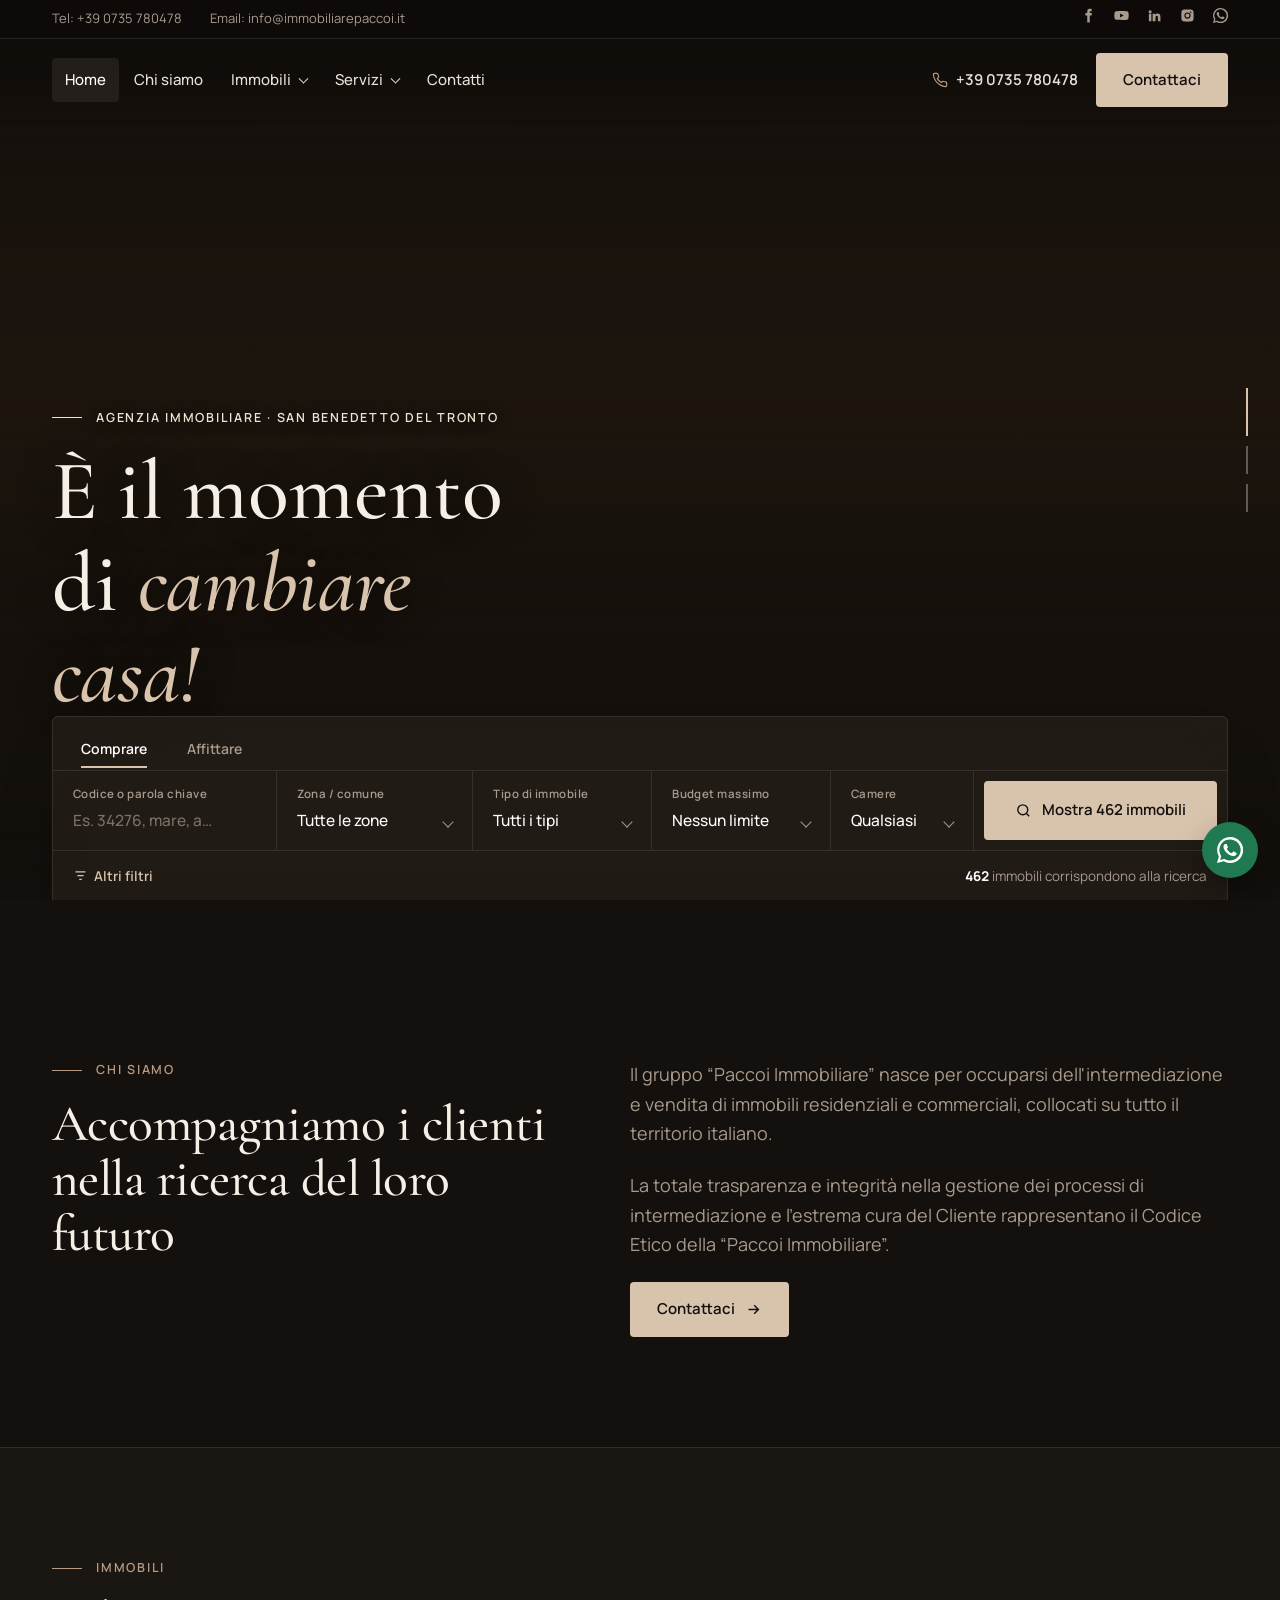
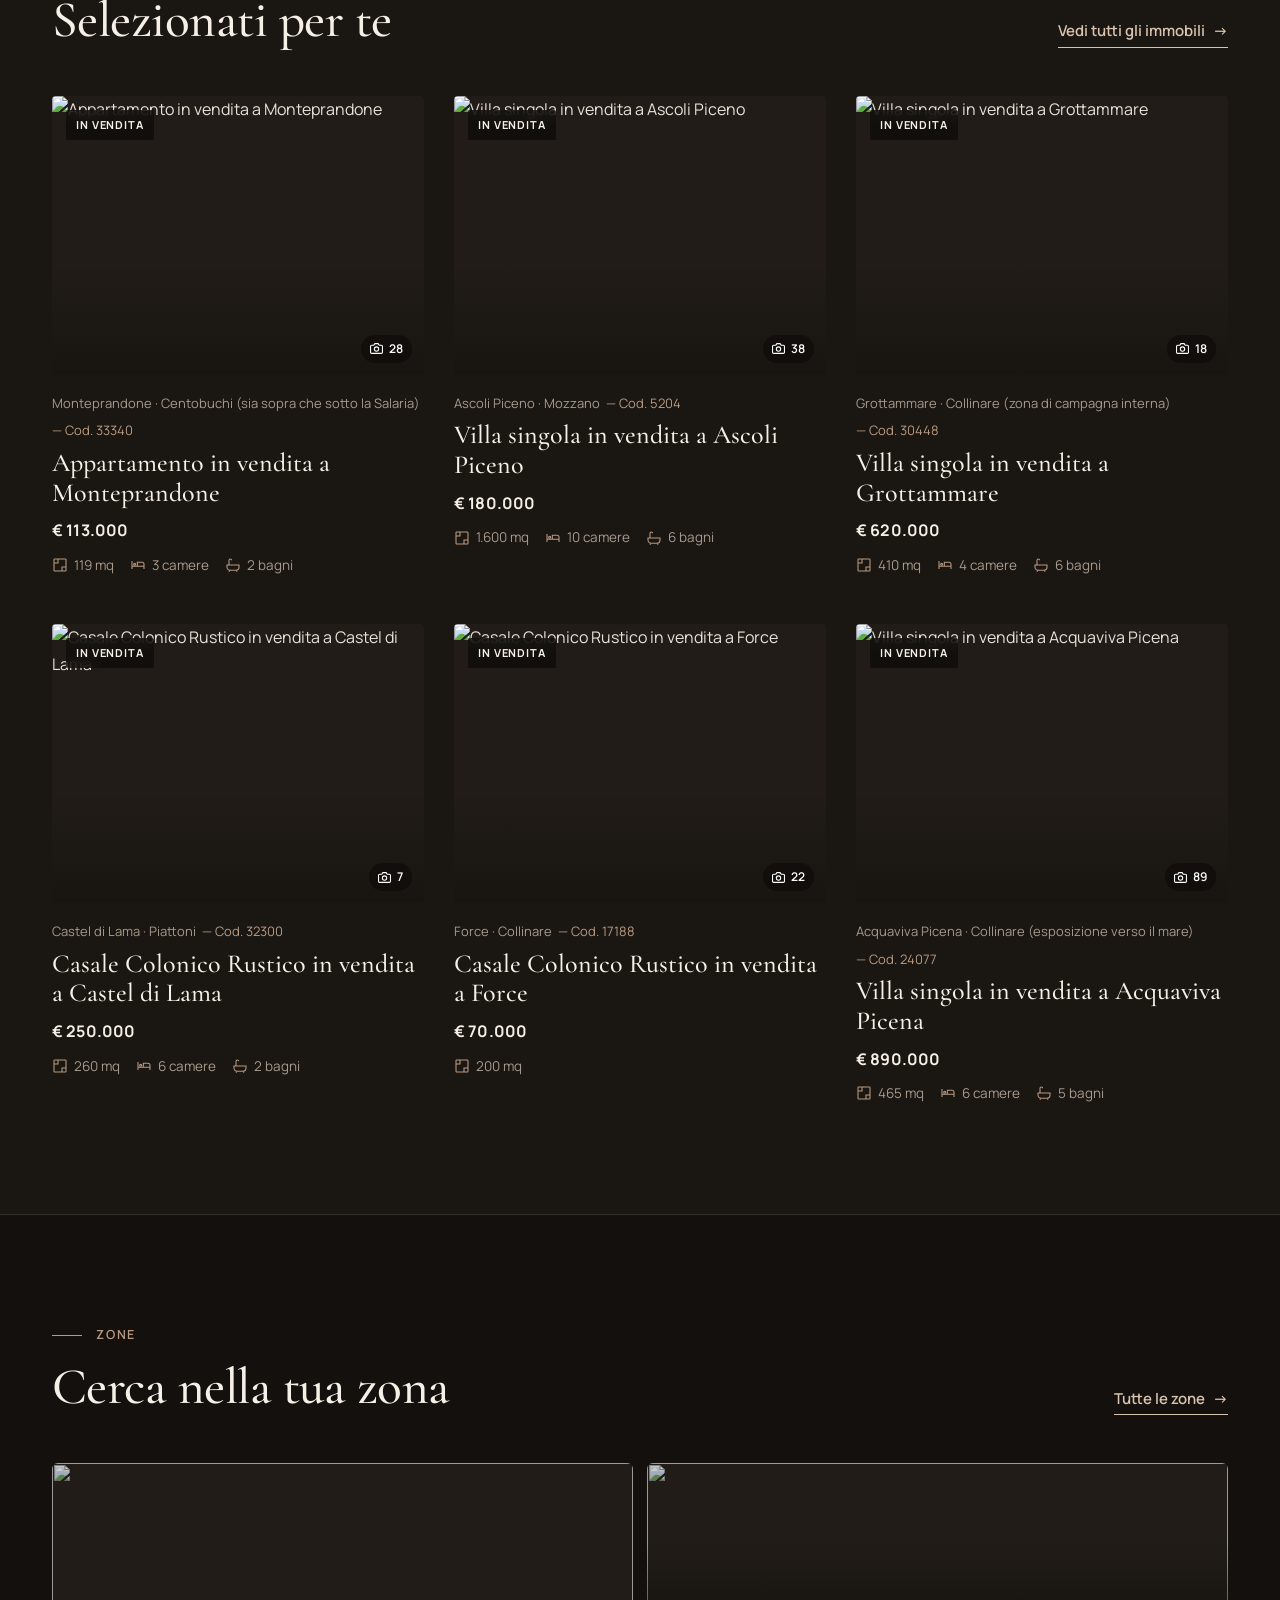
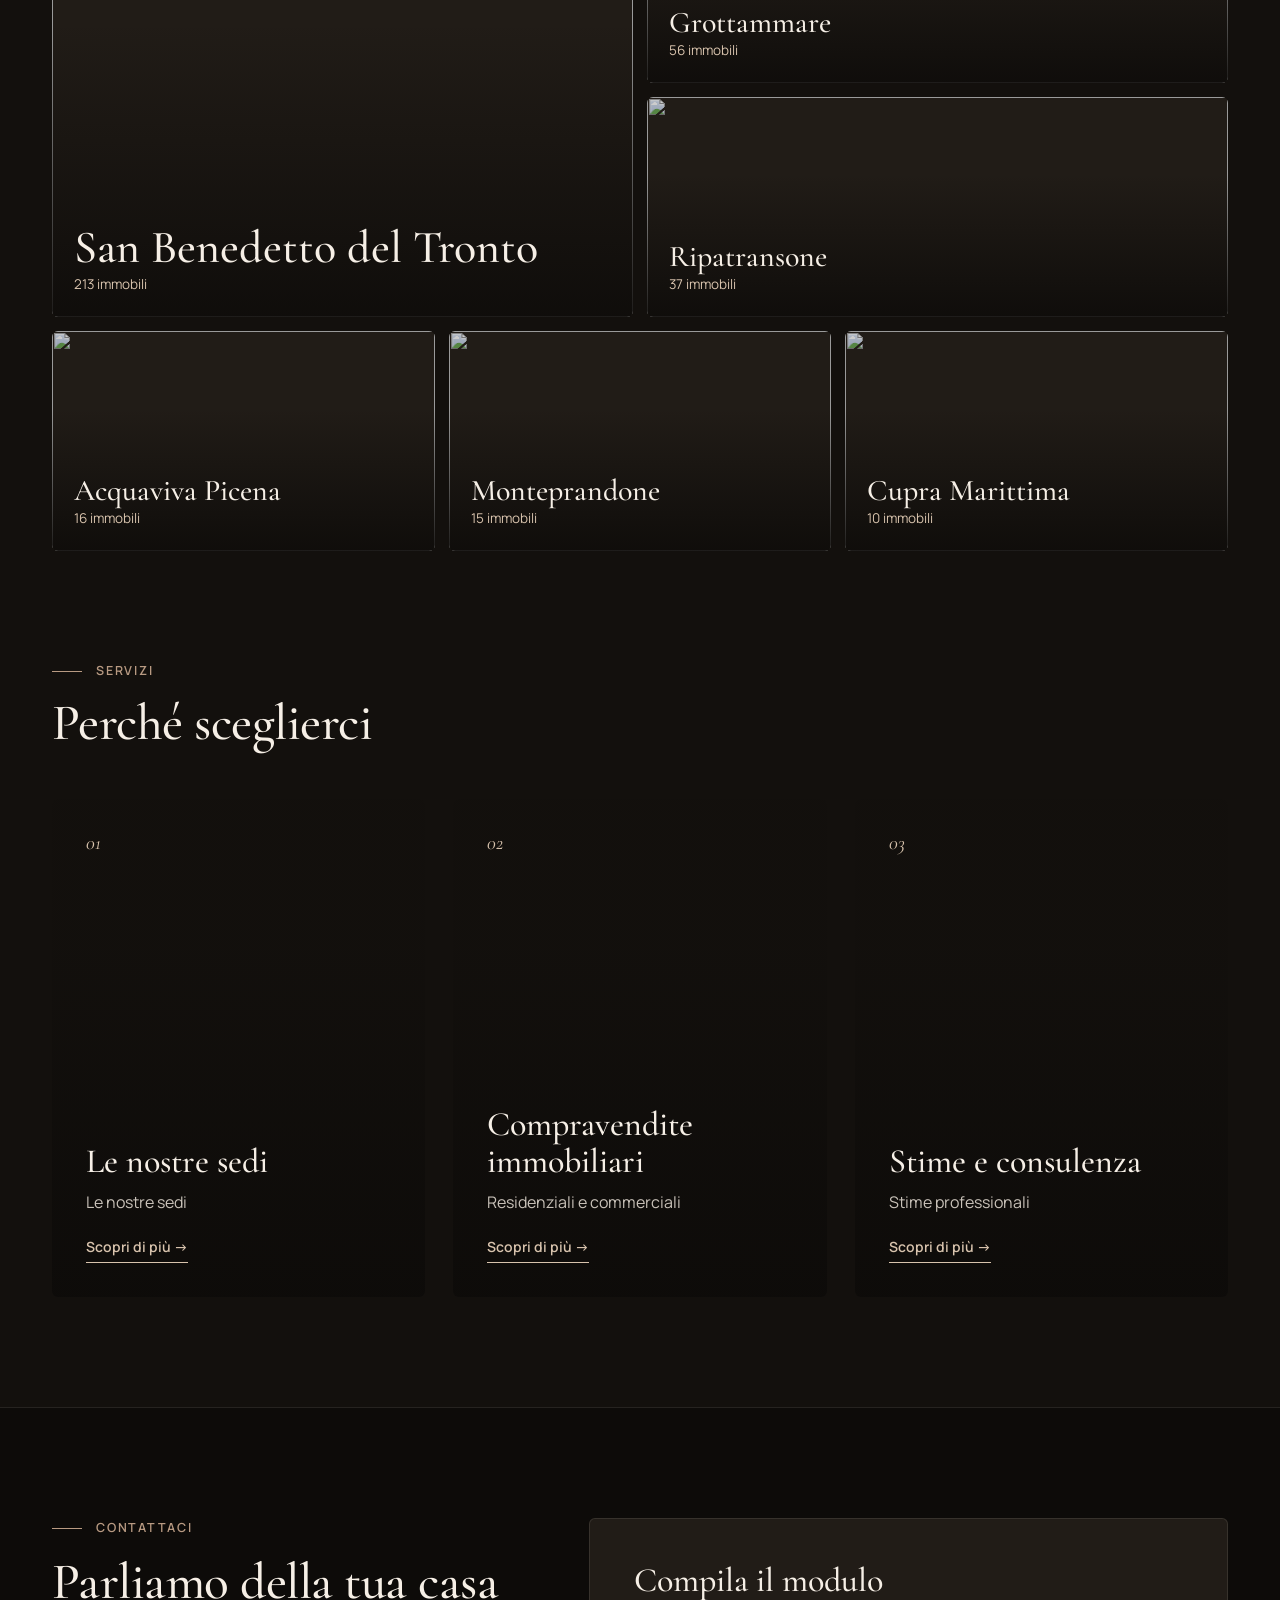
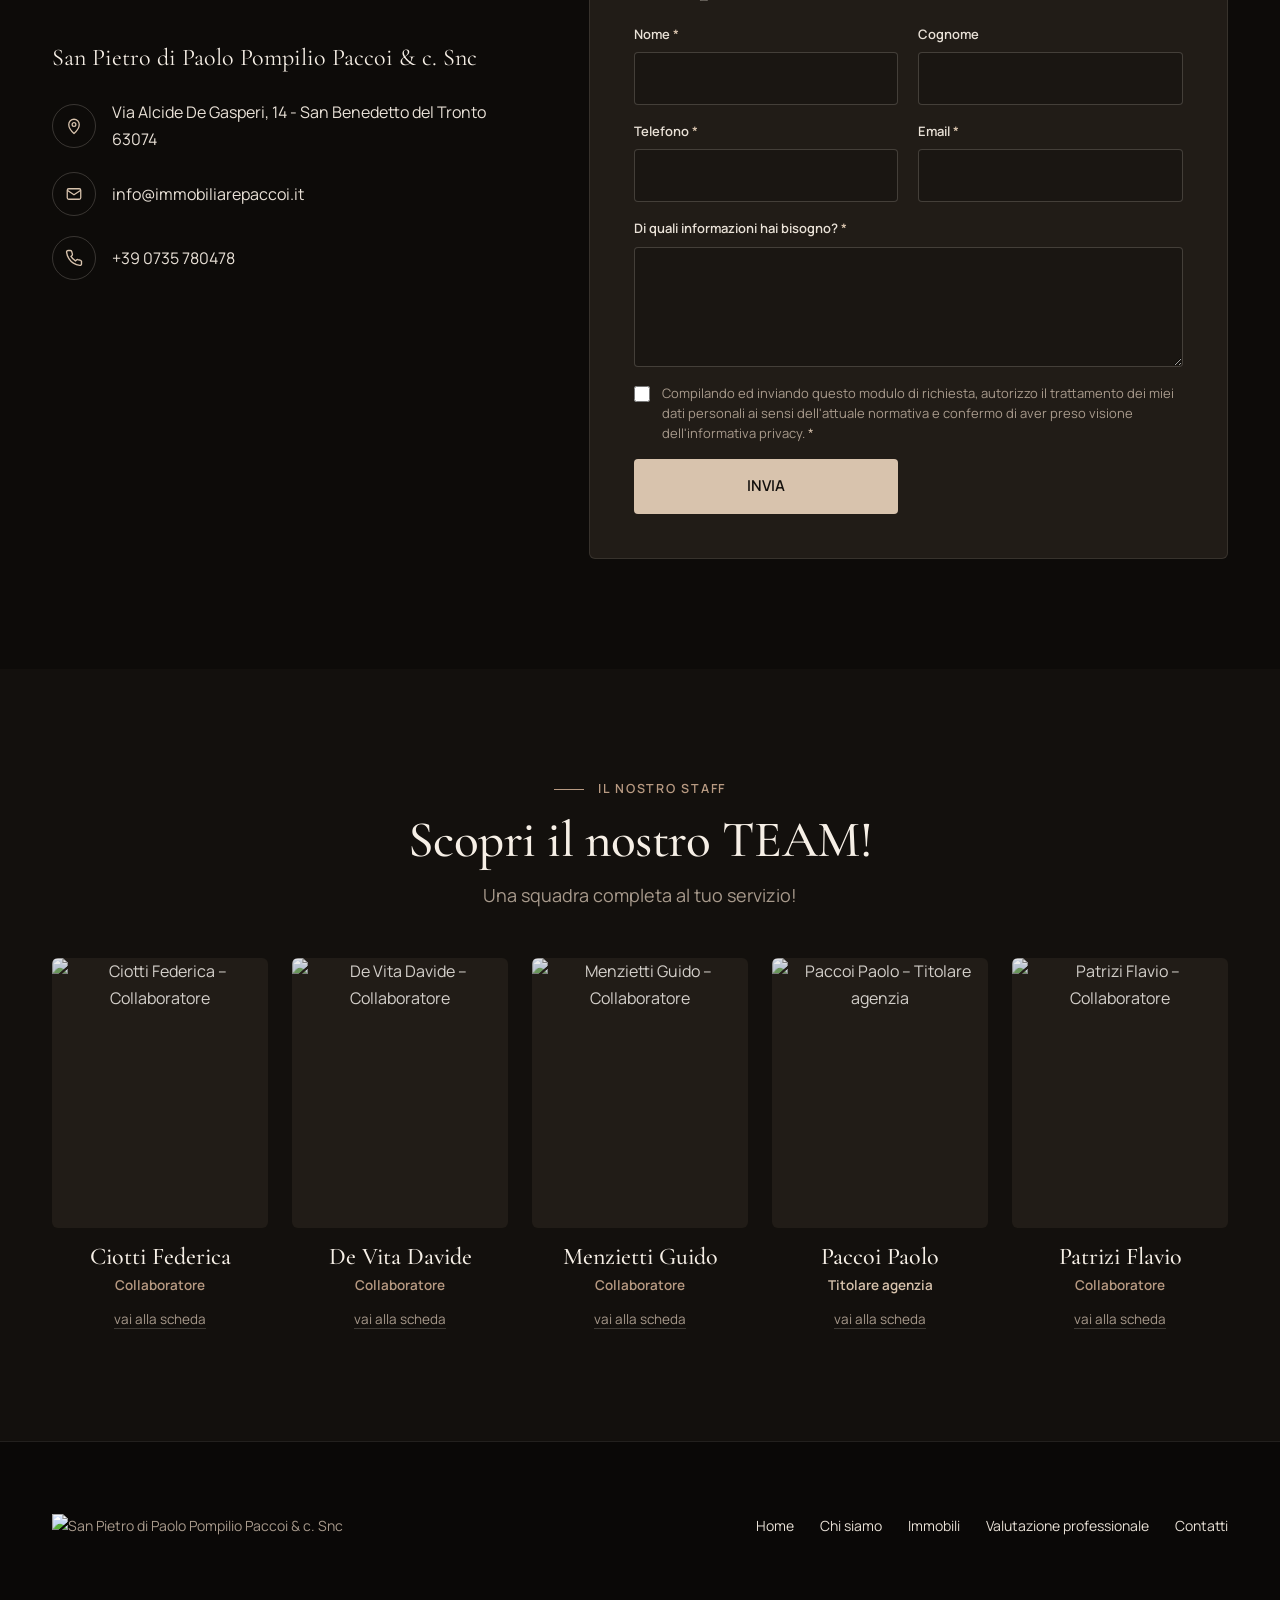
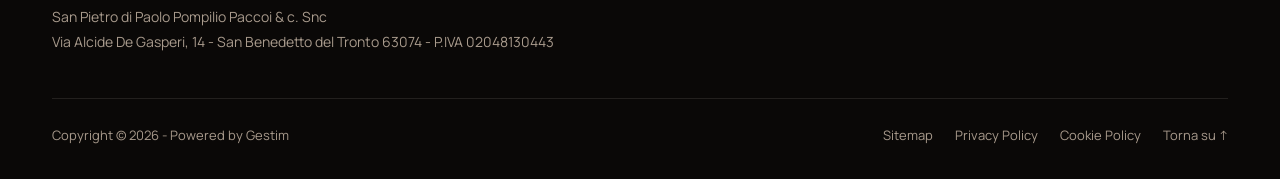
==== commit a99fdce4: "Versione nei link a CSS e JS per evitare file vecchi in cache Co-Authored-By: Claude Opus 5.5 <norep" ====
--- a/index.html
+++ b/index.html
@@ -8,7 +8,7 @@
 <link rel="preconnect" href="https://fonts.googleapis.com">
 <link rel="preconnect" href="https://fonts.gstatic.com" crossorigin>
 <link href="https://fonts.googleapis.com/css2?family=Cormorant+Garamond:ital,wght@0,500;0,600;1,500&family=Manrope:wght@400;500;600;700&display=swap" rel="stylesheet">
-<link rel="stylesheet" href="assets/style.css">
+<link rel="stylesheet" href="assets/style.css?v=202611261752">
 </head>
 <body class="over-hero">
 <div id="site-header"></div>
@@ -218,8 +218,8 @@
 
 <div id="site-footer"></div>
 
-<script src="data/immobili.js"></script>
-<script src="assets/app.js"></script>
+<script src="data/immobili.js?v=202611261752"></script>
+<script src="assets/app.js?v=202611261752"></script>
 <script>
   const P = Paccoi, I = P.icons;
   P.chrome("home");
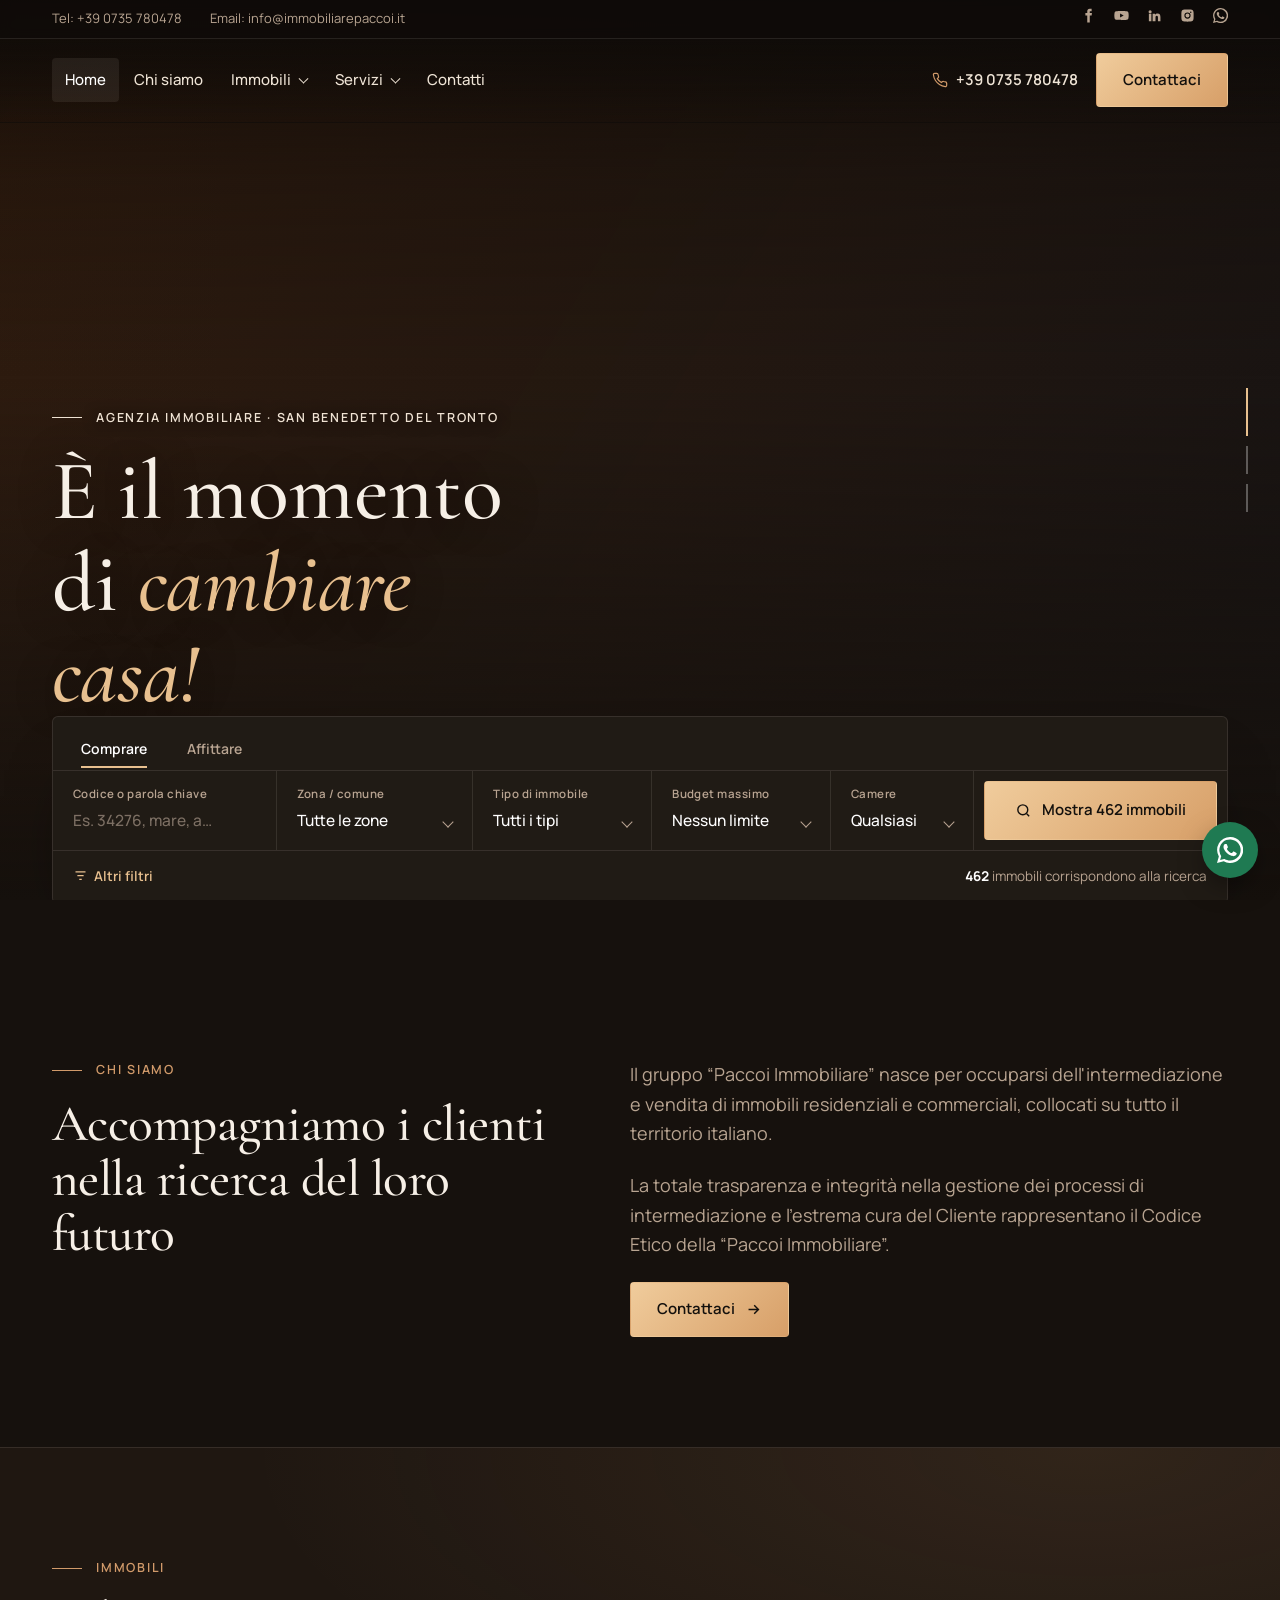
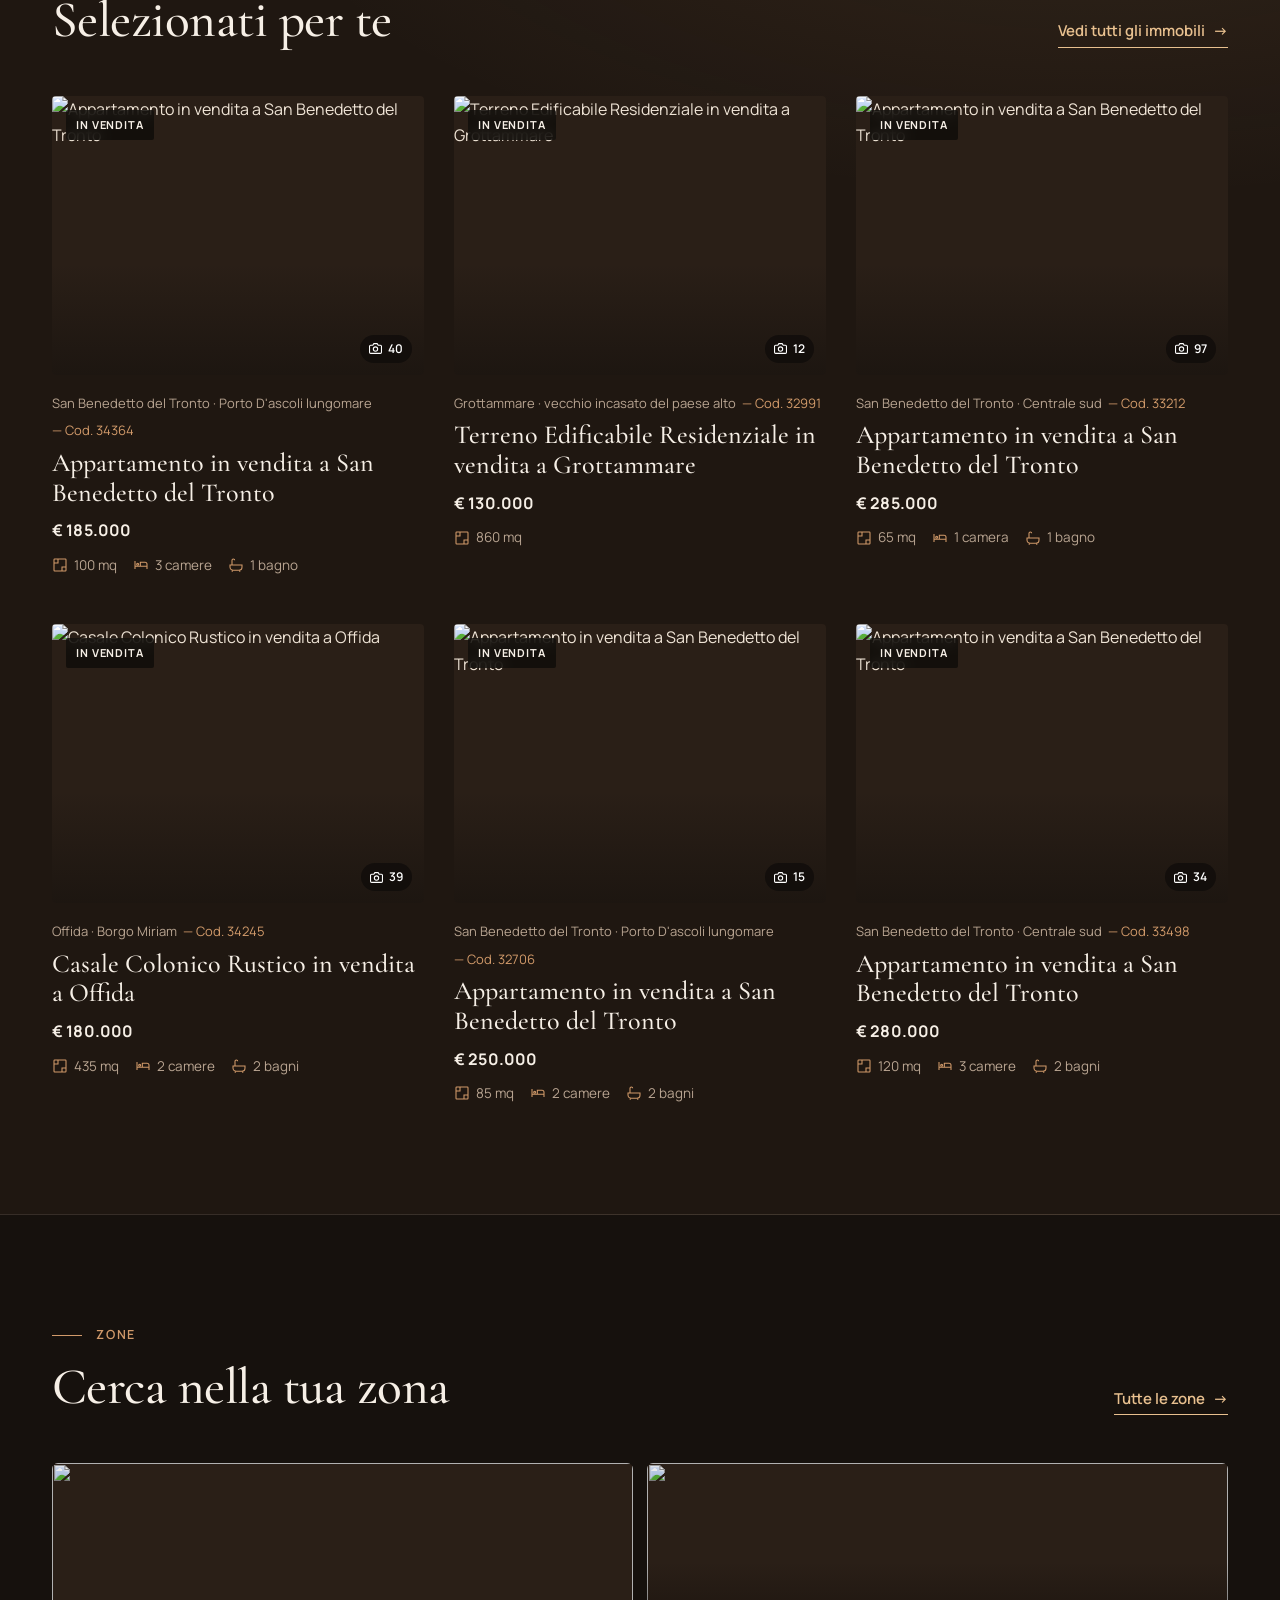
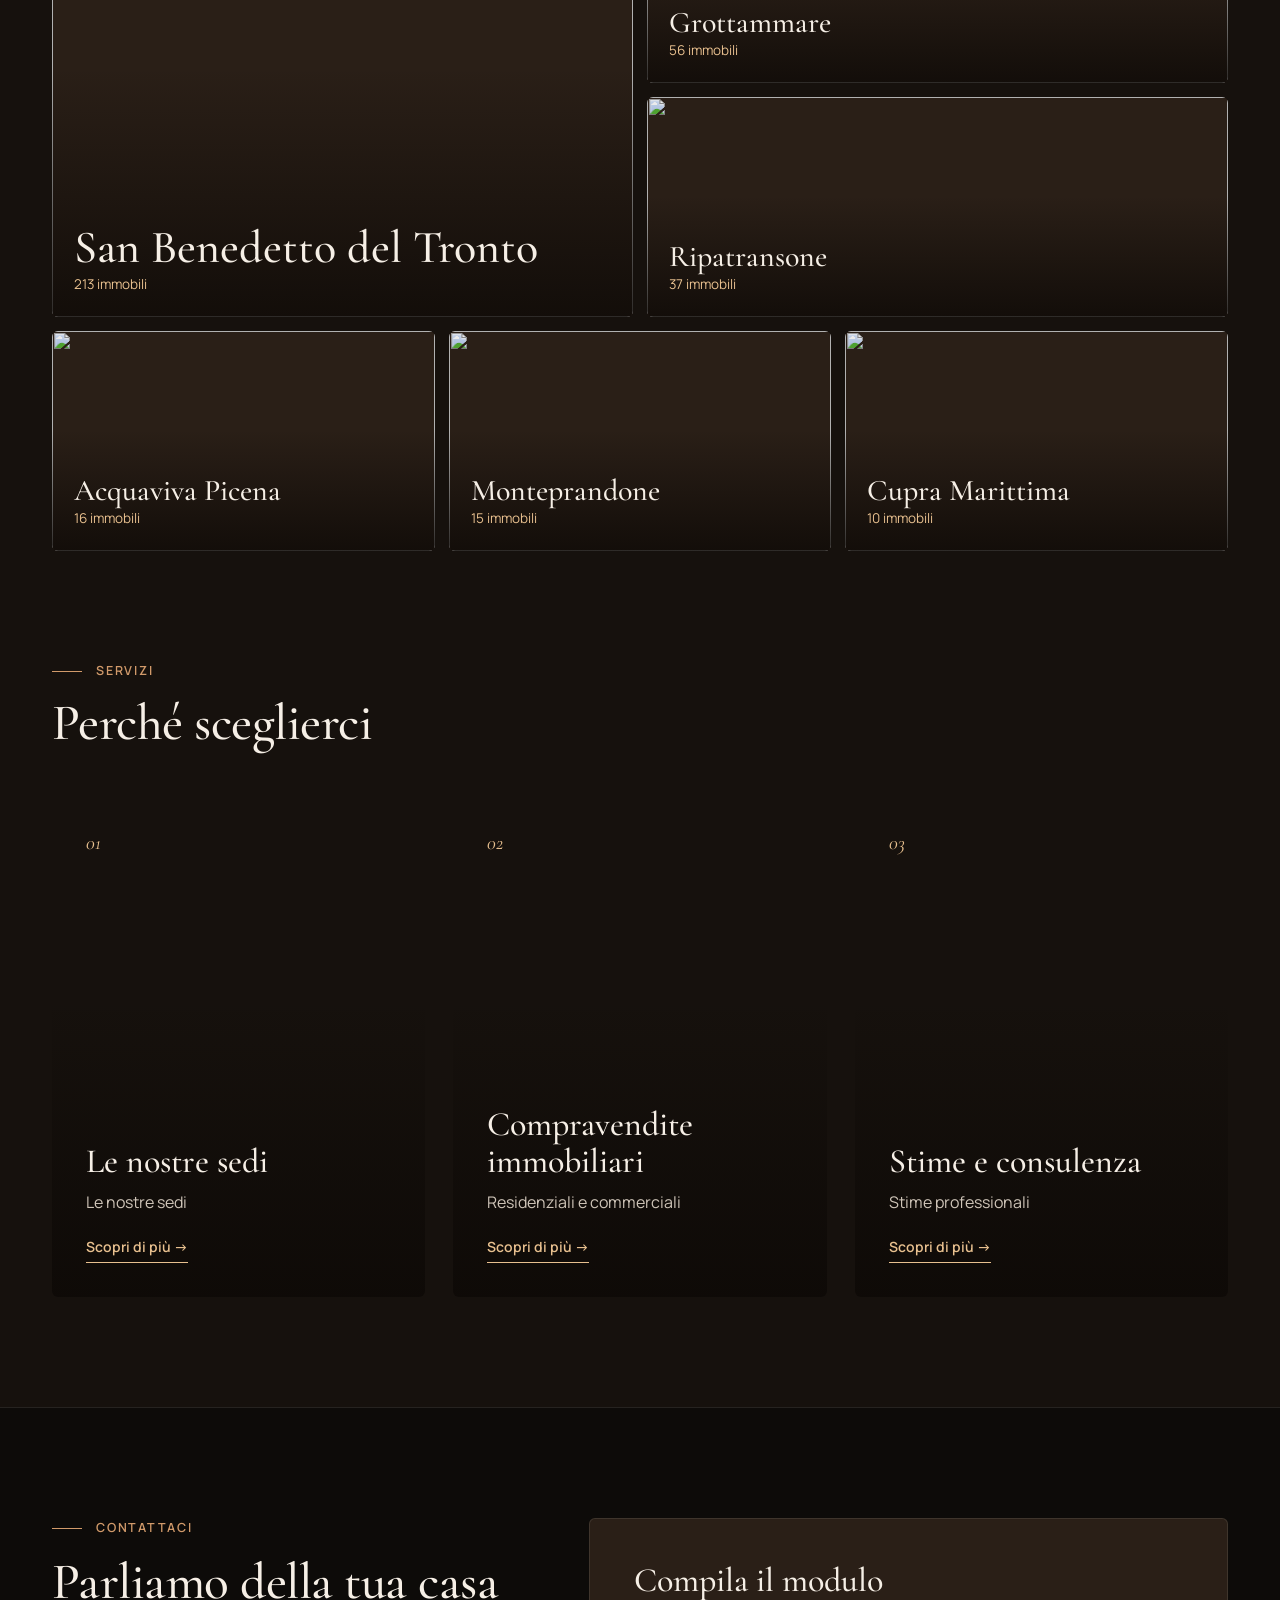
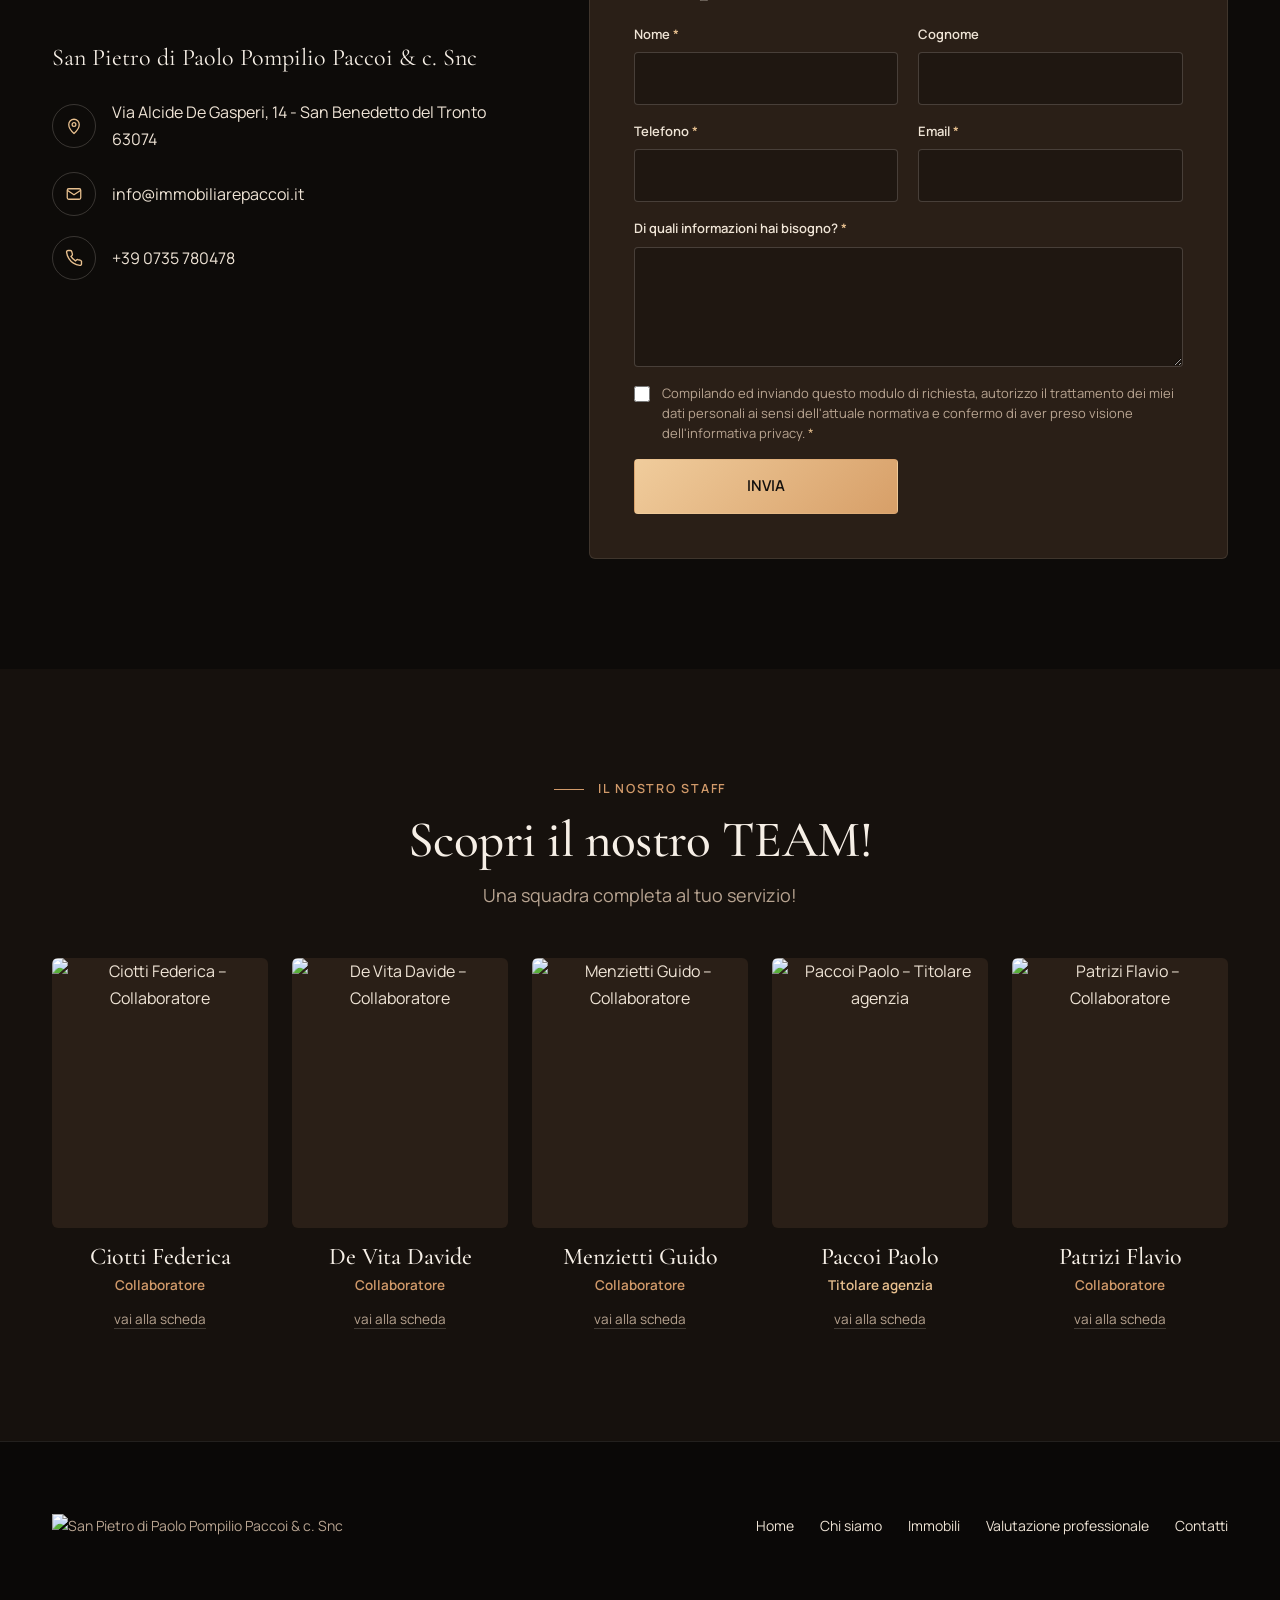
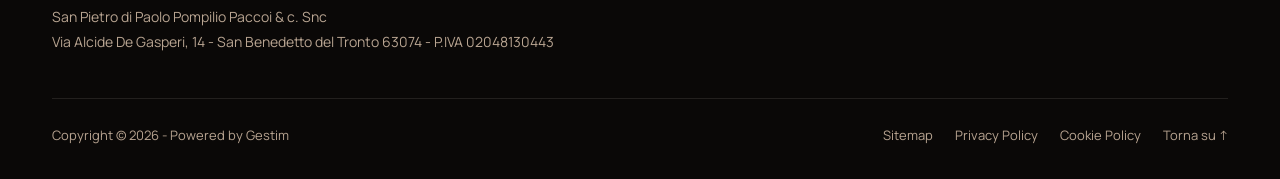
==== commit cc7130d2: "Palette più viva: foto a colori pieni e toni caldi - Tolta la velatura monocromatica sulla hero: fot" ====
--- a/index.html
+++ b/index.html
@@ -8,7 +8,7 @@
 <link rel="preconnect" href="https://fonts.googleapis.com">
 <link rel="preconnect" href="https://fonts.gstatic.com" crossorigin>
 <link href="https://fonts.googleapis.com/css2?family=Cormorant+Garamond:ital,wght@0,500;0,600;1,500&family=Manrope:wght@400;500;600;700&display=swap" rel="stylesheet">
-<link rel="stylesheet" href="assets/style.css?v=202611261752">
+<link rel="stylesheet" href="assets/style.css?v=202611261757">
 </head>
 <body class="over-hero">
 <div id="site-header"></div>
@@ -218,8 +218,8 @@
 
 <div id="site-footer"></div>
 
-<script src="data/immobili.js?v=202611261752"></script>
-<script src="assets/app.js?v=202611261752"></script>
+<script src="data/immobili.js?v=202611261757"></script>
+<script src="assets/app.js?v=202611261757"></script>
 <script>
   const P = Paccoi, I = P.icons;
   P.chrome("home");
--- a/assets/style.css
+++ b/assets/style.css
@@ -3,19 +3,19 @@
    Palette scura ed elegante: espresso profondo + bronzo del marchio
    ========================================================= */
 :root{
-  --bg:#13100d;          /* fondo pagina */
-  --bg-2:#1a1612;        /* sezioni alternate */
-  --surface:#211c17;     /* card, pannelli */
-  --surface-2:#2a231d;   /* campi, hover */
-  --text:#e9e1d7;        /* testo */
+  --bg:#16110d;          /* fondo pagina */
+  --bg-2:#1f1711;        /* sezioni alternate */
+  --surface:#2a1f17;     /* card, pannelli */
+  --surface-2:#36281d;   /* campi, hover */
+  --text:#efe4d6;        /* testo */
   --heading:#f6efe6;     /* titoli */
-  --muted:#a89a8c;       /* testo secondario */
+  --muted:#b8a491;       /* testo secondario */
   --line:rgba(233,225,215,.11);
   --line-2:rgba(233,225,215,.2);
-  --bronze:#b89a82;      /* accento (bronzo del marchio, schiarito per il fondo scuro) */
-  --bronze-dk:#8a7262;
-  --gold:#d8c3ad;
-  --sea:#3e6670;
+  --bronze:#d19a6a;      /* accento (bronzo del marchio, schiarito per il fondo scuro) */
+  --bronze-dk:#a8724a;
+  --gold:#e8c08f;
+  --sea:#2f7f8c;
   --ink-dark:#13100d;
   --radius:4px; --wrap:1240px;
   --serif:"Cormorant Garamond", Georgia, serif;
@@ -38,7 +38,7 @@
 .eyebrow{font-size:12.5px;font-weight:600;color:var(--bronze);letter-spacing:.14em;text-transform:uppercase;display:flex;align-items:center;gap:14px}
 .eyebrow::before{content:"";width:30px;height:1px;background:currentColor}
 section{padding:110px 0}
-.alt{background:var(--bg-2);border-top:1px solid var(--line);border-bottom:1px solid var(--line)}
+.alt{background:radial-gradient(1200px 500px at 85% 0%,rgba(209,154,106,.10),transparent 70%),var(--bg-2);border-top:1px solid var(--line);border-bottom:1px solid var(--line)}
 .section-head{display:flex;justify-content:space-between;align-items:end;gap:32px;margin-bottom:48px;flex-wrap:wrap}
 .section-head h2{margin-top:14px}
 .link-arrow{font-weight:600;font-size:15px;display:inline-flex;align-items:center;gap:8px;border-bottom:1px solid currentColor;padding-bottom:3px;color:var(--gold)}
@@ -47,8 +47,8 @@
 /* ---------- bottoni ---------- */
 .btn{display:inline-flex;align-items:center;justify-content:center;gap:10px;padding:14px 26px;border-radius:var(--radius);font-weight:600;font-size:15px;transition:background .25s,color .25s,border-color .25s,transform .2s;cursor:pointer;border:1px solid transparent;white-space:nowrap}
 .btn:active{transform:scale(.98)}
-.btn-primary{background:var(--gold);color:var(--ink-dark)}
-.btn-primary:hover{background:#efe2d3}
+.btn-primary{background:linear-gradient(135deg,#f0cc9c,#d79f68);color:var(--ink-dark)}
+.btn-primary:hover{background:linear-gradient(135deg,#f7dab2,#e2ad78)}
 .btn-light{background:rgba(246,239,230,.95);color:var(--ink-dark)}
 .btn-light:hover{background:#fff}
 .btn-ghost{border-color:rgba(246,239,230,.6);background:transparent;color:var(--heading)}
@@ -109,12 +109,12 @@
 .hero{position:relative;height:100vh;min-height:640px;max-height:980px;overflow:hidden;color:var(--heading);padding:0;background:var(--bg)}
 .hero-media{position:absolute;inset:-8% 0;will-change:transform}
 .hero .slide{position:absolute;inset:0;background-size:cover;background-position:center;opacity:0;transition:opacity 1.6s ease, transform 9s ease;transform:scale(1.06);
-  filter:saturate(.55) brightness(.62) contrast(1.05) sepia(.18)}
+  filter:saturate(1.08) brightness(.82) contrast(1.06)}
 .hero .slide.active{opacity:1;transform:scale(1)}
 /* velatura color espresso: le foto restano leggibili ma logo e titoli non vengono mai coperti */
-.hero-media::after{content:"";position:absolute;inset:0;background:#2a1d12;mix-blend-mode:color;opacity:.55}
+.hero-media::after{content:"";position:absolute;inset:0;background:linear-gradient(120deg,rgba(120,60,20,.28),rgba(20,30,50,.18));mix-blend-mode:soft-light}
 .hero::after{content:"";position:absolute;inset:0;pointer-events:none;
-  background:linear-gradient(180deg,rgba(13,11,9,.85) 0%,rgba(13,11,9,.35) 22%,rgba(13,11,9,.15) 45%,rgba(13,11,9,.55) 72%,var(--bg) 100%)}
+  background:linear-gradient(180deg,rgba(13,9,6,.8) 0%,rgba(13,9,6,.25) 20%,rgba(13,9,6,0) 42%,rgba(22,17,13,.55) 74%,var(--bg) 100%)}
 .hero .wrap{position:relative;z-index:2;height:100%;display:flex;flex-direction:column;justify-content:flex-end;padding-bottom:180px}
 .hero .eyebrow{color:#efe2d3;text-shadow:0 1px 14px rgba(0,0,0,.7)}
 .hero h1{color:var(--heading);font-size:clamp(46px,6.6vw,92px);max-width:13ch;margin:18px 0 0;text-shadow:0 2px 40px rgba(0,0,0,.35)}
@@ -143,8 +143,8 @@
 .sb-field.sel::after{content:"";position:absolute;right:20px;bottom:24px;width:7px;height:7px;border-right:1.5px solid var(--muted);border-bottom:1.5px solid var(--muted);transform:rotate(45deg);pointer-events:none}
 .sb-field:hover{background:rgba(255,255,255,.03)}
 .sb-submit{display:flex;align-items:center;padding:10px}
-.sb-submit .btn{height:100%;min-height:54px;padding:0 30px;background:var(--gold);color:var(--ink-dark);border-radius:4px}
-.sb-submit .btn:hover{background:#efe2d3}
+.sb-submit .btn{height:100%;min-height:54px;padding:0 30px;background:linear-gradient(135deg,#f0cc9c,#d79f68);color:var(--ink-dark);border-radius:4px}
+.sb-submit .btn:hover{background:linear-gradient(135deg,#f7dab2,#e2ad78)}
 .sb-more{display:flex;justify-content:space-between;align-items:center;gap:16px;padding:10px 20px 12px;border-top:1px solid var(--line);font-size:13.5px;color:var(--muted);flex-wrap:wrap}
 .sb-more button{background:none;border:0;color:var(--gold);font-weight:600;cursor:pointer;display:inline-flex;align-items:center;gap:6px;padding:4px 0}
 .sb-more button:hover{color:#fff}
@@ -157,9 +157,9 @@
 .grid-props{display:grid;grid-template-columns:repeat(3,1fr);gap:48px 30px}
 .prop{display:flex;flex-direction:column;cursor:pointer;color:inherit}
 .prop .media{position:relative;aspect-ratio:4/3;overflow:hidden;border-radius:var(--radius);background:var(--surface)}
-.prop .media img{width:100%;height:100%;object-fit:cover;transition:transform .9s cubic-bezier(.2,.7,.2,1),filter .5s;filter:saturate(.92)}
+.prop .media img{width:100%;height:100%;object-fit:cover;transition:transform .9s cubic-bezier(.2,.7,.2,1),filter .5s}
 .prop .media::after{content:"";position:absolute;inset:0;background:linear-gradient(180deg,transparent 60%,rgba(13,11,9,.45));pointer-events:none}
-.prop:hover .media img{transform:scale(1.045);filter:saturate(1)}
+.prop:hover .media img{transform:scale(1.045);filter:saturate(1.1) brightness(1.04)}
 .prop .badges{position:absolute;top:14px;left:14px;display:flex;gap:6px;z-index:1}
 .badge{background:rgba(13,11,9,.75);backdrop-filter:blur(6px);color:var(--heading);font-size:11px;font-weight:700;padding:6px 10px;border-radius:2px;letter-spacing:.08em;text-transform:uppercase}
 .badge.rent{background:rgba(62,102,112,.9);color:#fff}
@@ -197,11 +197,11 @@
 
 /* ---------- scheda immobile: foto a tutto schermo ---------- */
 .ph-hero{position:relative;height:100vh;height:100svh;min-height:560px;overflow:hidden;background:#0d0b09;cursor:zoom-in}
-.ph-hero .bgblur{position:absolute;inset:-40px;background-size:cover;background-position:center;filter:blur(40px) brightness(.45) saturate(.8);transform:scale(1.1)}
+.ph-hero .bgblur{position:absolute;inset:-40px;background-size:cover;background-position:center;filter:blur(40px) brightness(.6) saturate(1.2);transform:scale(1.1)}
 .ph-hero img.main{position:absolute;inset:0;width:100%;height:100%;object-fit:cover;opacity:0;transition:opacity .9s ease,transform 12s ease;transform:scale(1.04)}
 .ph-hero img.main.ready{opacity:1;transform:scale(1)}
 .ph-hero.contain img.main{object-fit:contain}
-.ph-hero::after{content:"";position:absolute;inset:0;pointer-events:none;background:linear-gradient(180deg,rgba(13,11,9,.7) 0%,rgba(13,11,9,0) 22%,rgba(13,11,9,0) 50%,rgba(13,11,9,.88) 100%)}
+.ph-hero::after{content:"";position:absolute;inset:0;pointer-events:none;background:linear-gradient(180deg,rgba(13,9,6,.65) 0%,rgba(13,9,6,0) 20%,rgba(13,9,6,0) 55%,rgba(13,9,6,.82) 100%)}
 .ph-hero .cap{position:absolute;left:0;right:0;bottom:0;z-index:2;cursor:default}
 .ph-hero .cap .wrap{display:flex;justify-content:space-between;align-items:flex-end;gap:30px;padding-bottom:46px;flex-wrap:wrap}
 .ph-hero h1{font-size:clamp(34px,4.6vw,64px);max-width:20ch;margin-top:14px;text-shadow:0 2px 30px rgba(0,0,0,.4)}
@@ -245,7 +245,7 @@
 .plans{display:grid;grid-template-columns:repeat(auto-fill,minmax(200px,1fr));gap:12px}
 .plans button{border:1px solid var(--line);background:#f4efe8;padding:10px;cursor:zoom-in;aspect-ratio:1;border-radius:4px}
 .plans img{width:100%;height:100%;object-fit:contain}
-.map{aspect-ratio:16/9;width:100%;border:0;border-radius:6px;background:var(--surface);filter:grayscale(.4) brightness(.85) contrast(1.05)}
+.map{aspect-ratio:16/9;width:100%;border:0;border-radius:6px;background:var(--surface);filter:brightness(.95)}
 .map-note{font-size:13px;color:var(--muted);margin-top:8px}
 .agent-card{position:sticky;top:calc(var(--header-h) + 24px);background:var(--surface);border:1px solid var(--line);border-radius:6px;padding:30px}
 .agent-card h3{font-size:30px;margin-bottom:6px}
@@ -284,9 +284,9 @@
 .town:nth-child(1){grid-column:span 3;grid-row:span 2}
 .town:nth-child(2),.town:nth-child(3){grid-column:span 3}
 .town:nth-child(n+4){grid-column:span 2}
-.town img{position:absolute;inset:0;width:100%;height:100%;object-fit:cover;transition:transform 1s,filter .6s;filter:saturate(.7) brightness(.8)}
-.town::after{content:"";position:absolute;inset:0;background:linear-gradient(180deg,rgba(13,11,9,0) 35%,rgba(13,11,9,.88))}
-.town:hover img{transform:scale(1.05);filter:saturate(1) brightness(.9)}
+.town img{position:absolute;inset:0;width:100%;height:100%;object-fit:cover;transition:transform 1s,filter .6s;filter:saturate(1.05) brightness(.92)}
+.town::after{content:"";position:absolute;inset:0;background:linear-gradient(180deg,rgba(13,9,6,0) 45%,rgba(13,9,6,.8))}
+.town:hover img{transform:scale(1.05);filter:saturate(1.15) brightness(1)}
 .town>*:not(img){position:relative;z-index:1}
 .town h3{font-size:30px}
 .town:nth-child(1) h3{font-size:46px}
@@ -295,9 +295,9 @@
 /* perché sceglierci: 3 card */
 .why-grid{display:grid;grid-template-columns:repeat(3,1fr);gap:28px}
 .why-item{position:relative;border-radius:6px;overflow:hidden;aspect-ratio:3/4;color:var(--heading);display:flex;flex-direction:column;justify-content:flex-end;padding:34px;cursor:pointer;isolation:isolate}
-.why-item .bg{position:absolute;inset:0;background-size:cover;background-position:center;z-index:-2;filter:saturate(.8);transition:filter .6s}
-.why-item::after{content:"";position:absolute;inset:0;z-index:-1;background:linear-gradient(180deg,rgba(13,11,9,.1) 30%,rgba(13,11,9,.92));transition:background .5s}
-.why-item:hover .bg{filter:saturate(1)}
+.why-item .bg{position:absolute;inset:0;background-size:cover;background-position:center;z-index:-2;transition:filter .6s,transform .8s}
+.why-item::after{content:"";position:absolute;inset:0;z-index:-1;background:linear-gradient(180deg,rgba(13,9,6,0) 40%,rgba(13,9,6,.85));transition:background .5s}
+.why-item:hover .bg{filter:saturate(1.12)}
 .why-item:hover::after{background:linear-gradient(180deg,rgba(13,11,9,.05) 20%,rgba(13,11,9,.85))}
 .why-item .num{position:absolute;top:28px;left:34px;font-family:var(--serif);font-style:italic;color:var(--gold);font-size:20px}
 .why-item h3{font-size:34px;margin-bottom:8px}
@@ -323,12 +323,12 @@
 .stats{display:grid;grid-template-columns:repeat(3,1fr);border-top:1px solid var(--line);border-bottom:1px solid var(--line);margin:56px 0 90px}
 .stat{padding:30px 28px 30px 0}
 .stat+.stat{padding-left:28px;border-left:1px solid var(--line)}
-.stat b{display:block;font-family:var(--serif);font-weight:500;font-size:clamp(44px,5vw,64px);line-height:1;color:var(--gold)}
+.stat b{display:block;font-family:var(--serif);font-weight:500;font-size:clamp(44px,5vw,64px);line-height:1;background:linear-gradient(135deg,#f3d3a6,#d1915a);-webkit-background-clip:text;background-clip:text;color:transparent}
 .stat span{display:block;margin-top:10px;color:var(--muted);font-size:14.5px;max-width:28ch}
 .svc{display:grid;grid-template-columns:1.1fr 1fr;gap:70px;align-items:center;padding:60px 0;border-top:1px solid var(--line)}
 .svc:nth-of-type(even) .svc-media{order:2}
 .svc-media{position:relative;aspect-ratio:5/4;overflow:hidden;border-radius:6px;background:var(--surface)}
-.svc-media img{position:absolute;inset:0;width:100%;height:100%;object-fit:cover;filter:saturate(.85)}
+.svc-media img{position:absolute;inset:0;width:100%;height:100%;object-fit:cover}
 .svc-media .inset{position:absolute;right:18px;bottom:18px;width:42%;aspect-ratio:4/3;border-radius:4px;overflow:hidden;border:3px solid var(--bg);box-shadow:0 20px 40px -20px rgba(0,0,0,.8)}
 .svc-media .inset img{position:static;width:100%;height:100%}
 .svc-media.pano{aspect-ratio:auto;height:440px}
@@ -367,8 +367,8 @@
 .team-grid{display:grid;grid-template-columns:repeat(5,1fr);gap:24px}
 .member{text-align:center}
 .member .photo{aspect-ratio:4/5;border-radius:6px;overflow:hidden;background:var(--surface);margin-bottom:16px}
-.member .photo img{width:100%;height:100%;object-fit:cover;filter:grayscale(.45) brightness(.92);transition:filter .5s,transform .7s}
-.member:hover .photo img{filter:none;transform:scale(1.03)}
+.member .photo img{width:100%;height:100%;object-fit:cover;transition:filter .5s,transform .7s}
+.member:hover .photo img{transform:scale(1.04)}
 .member h3{font-size:24px}
 .member .role{font-size:13.5px;color:var(--bronze);font-weight:600;margin:4px 0 8px}
 .member.lead .role{color:var(--gold)}
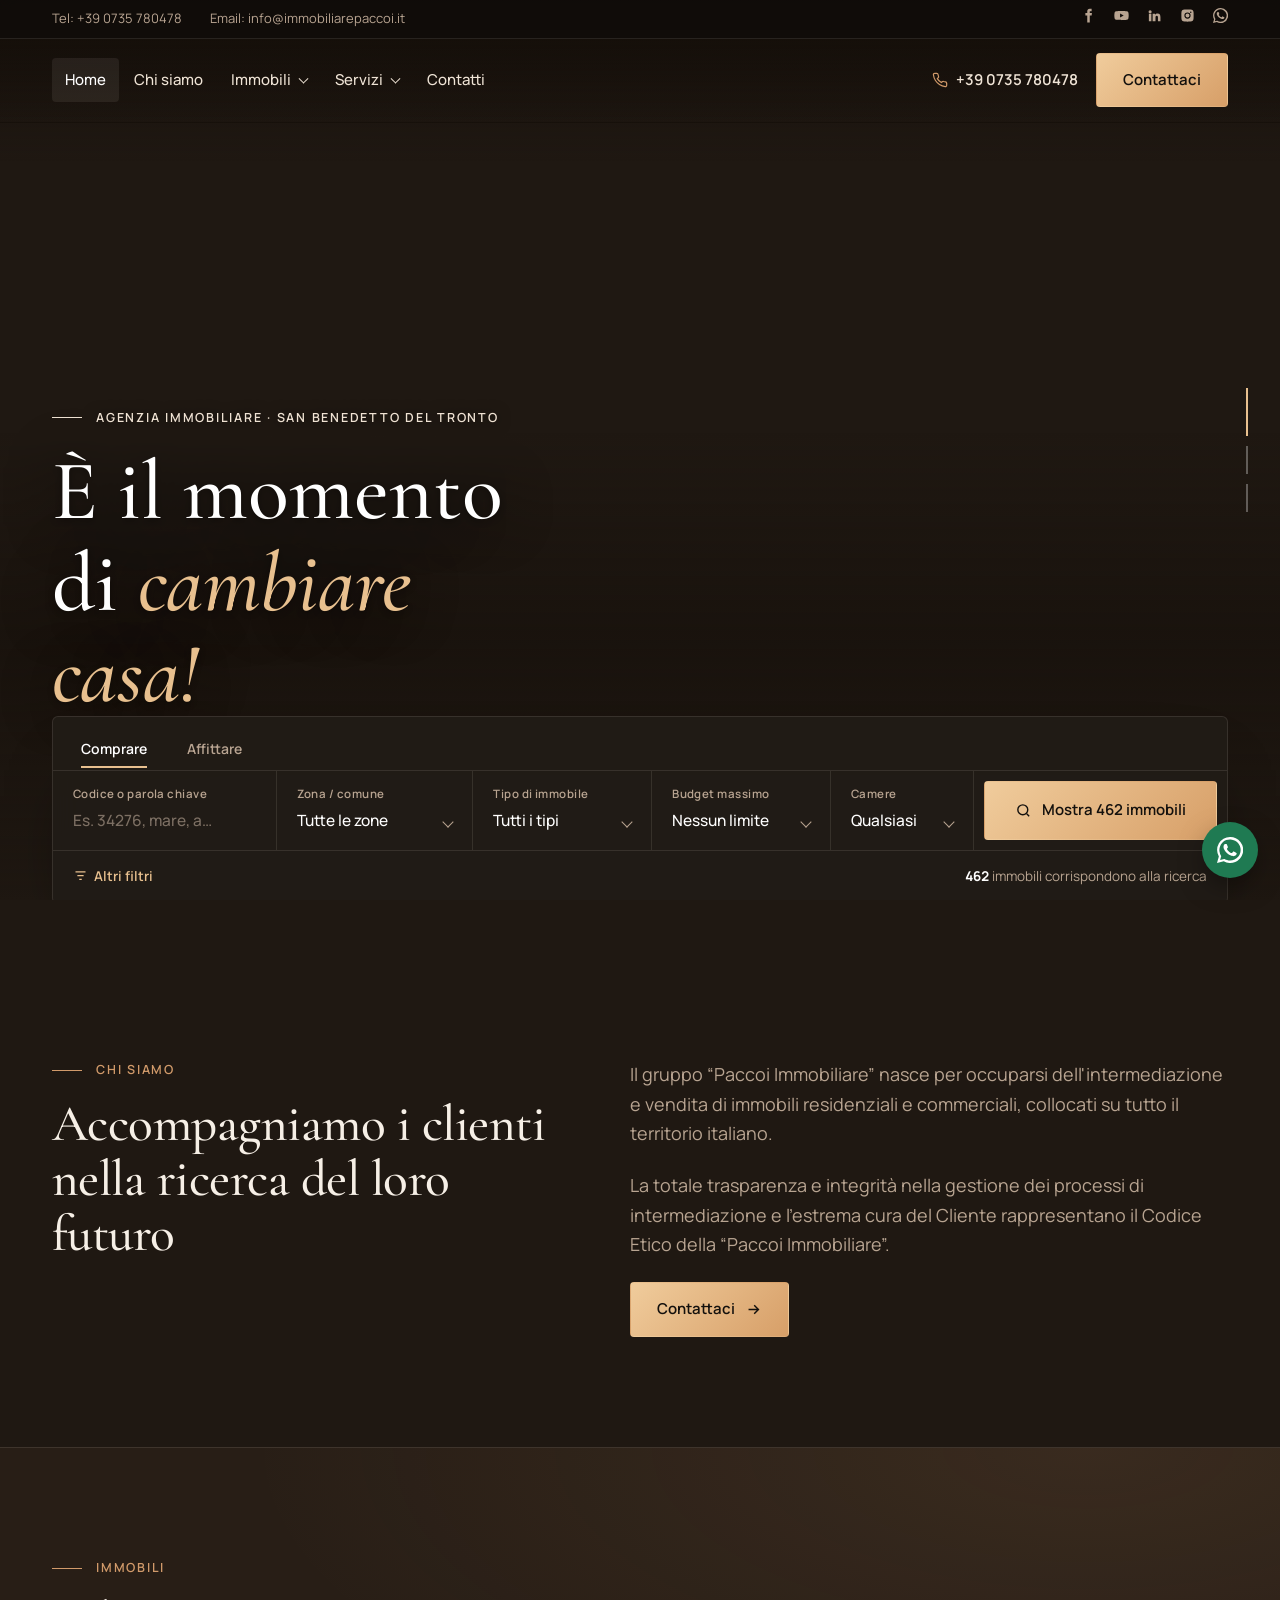
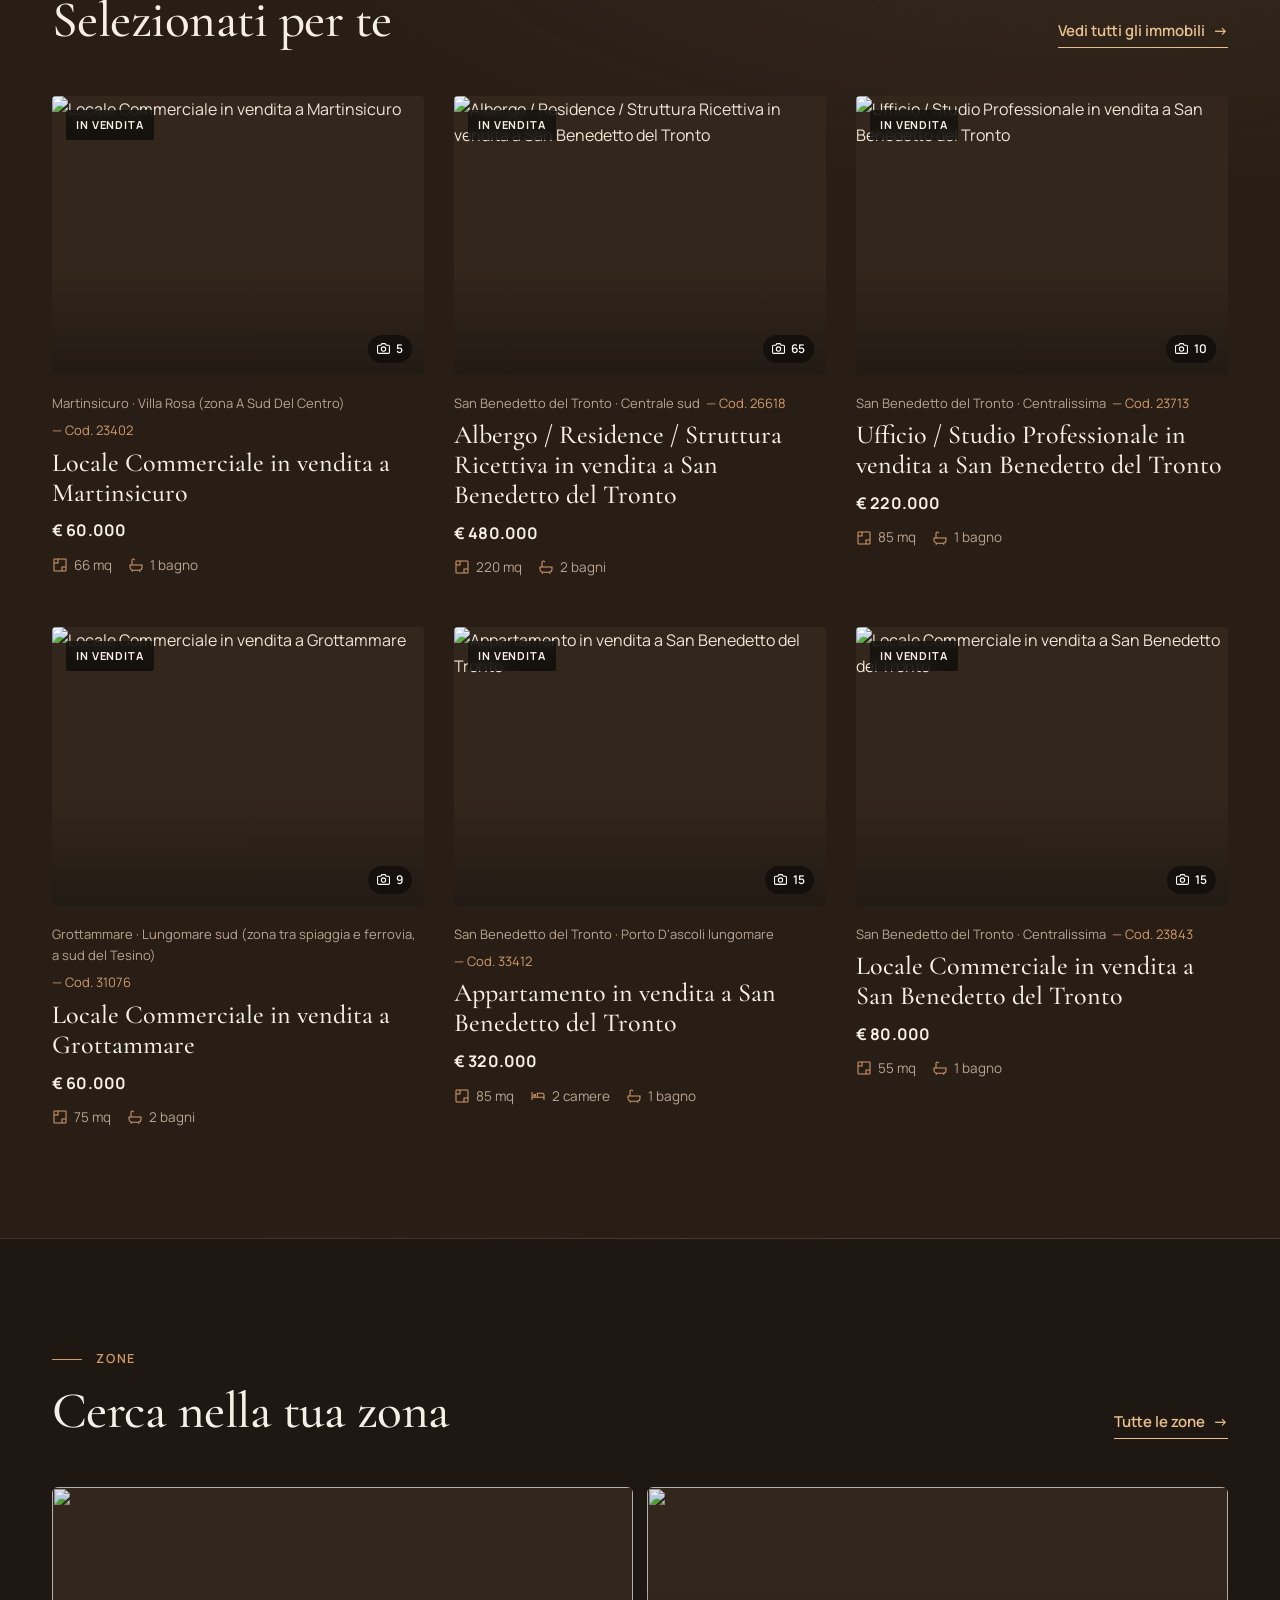
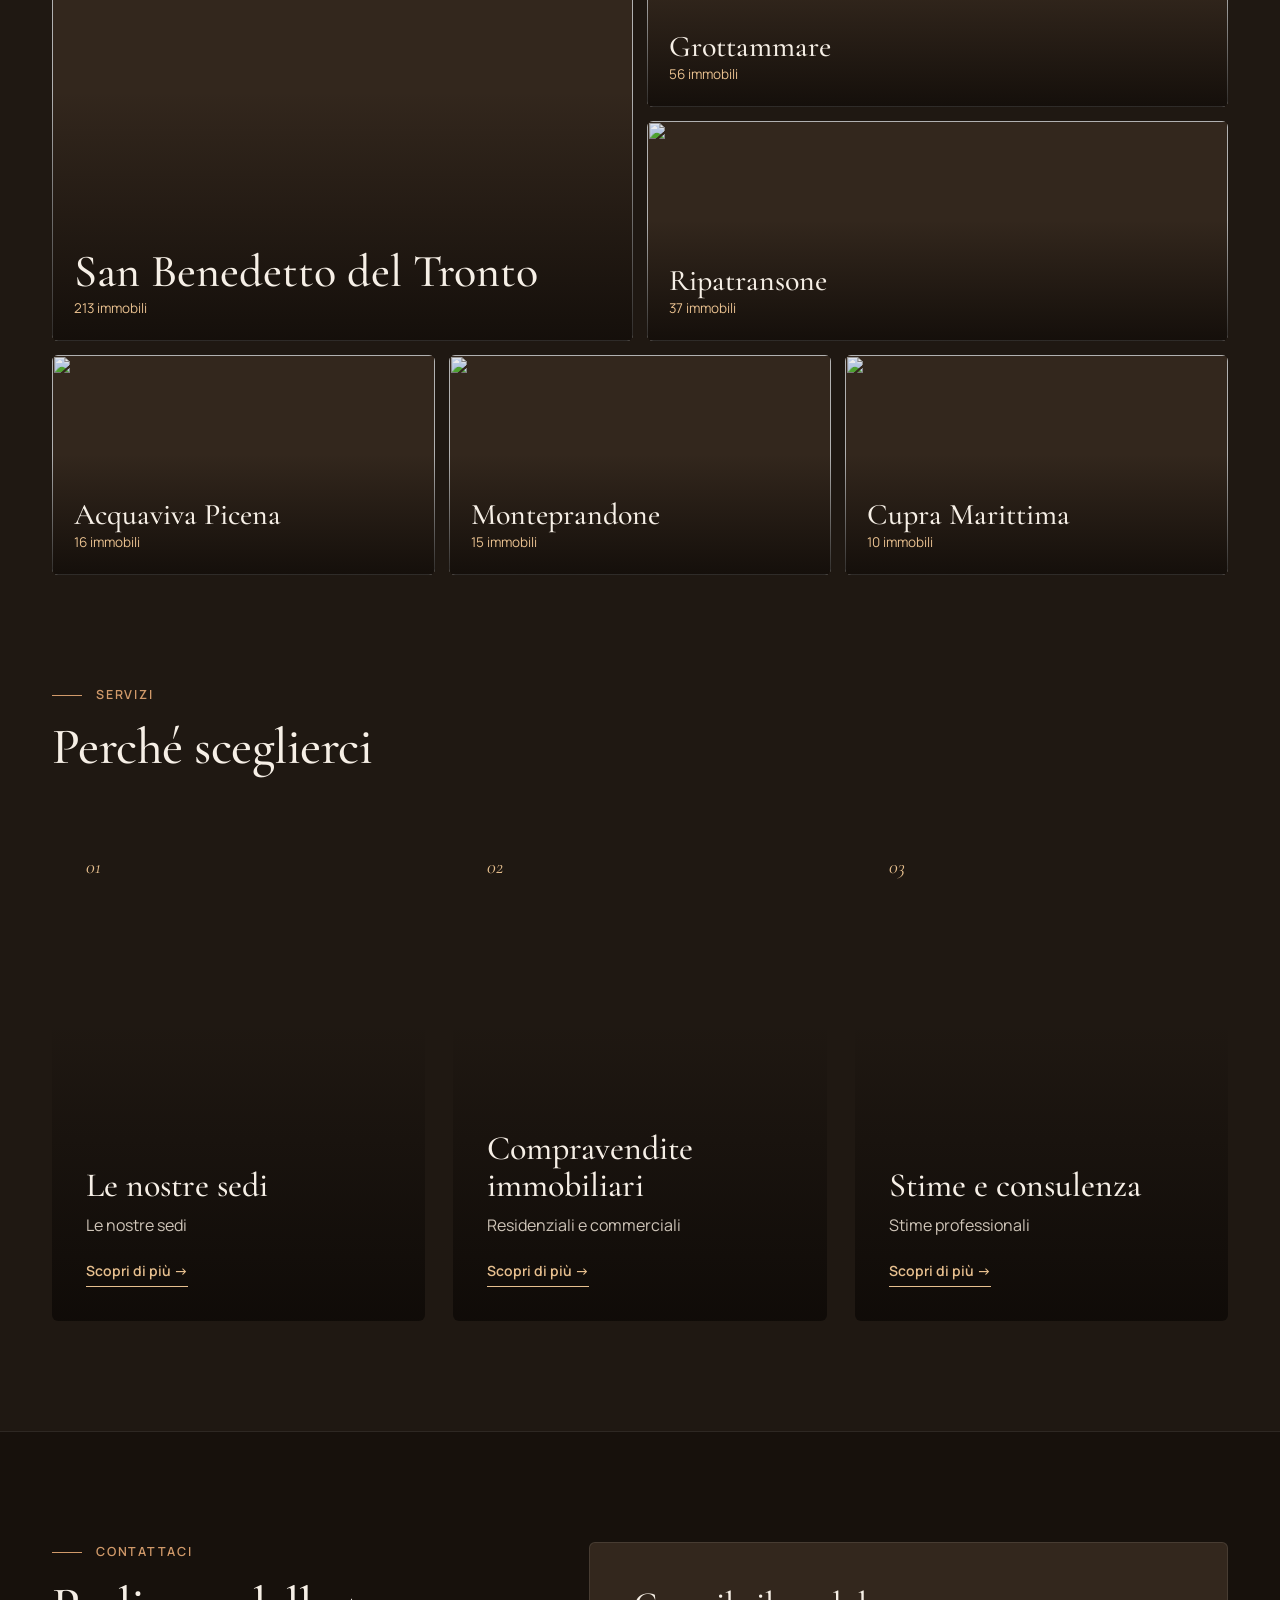
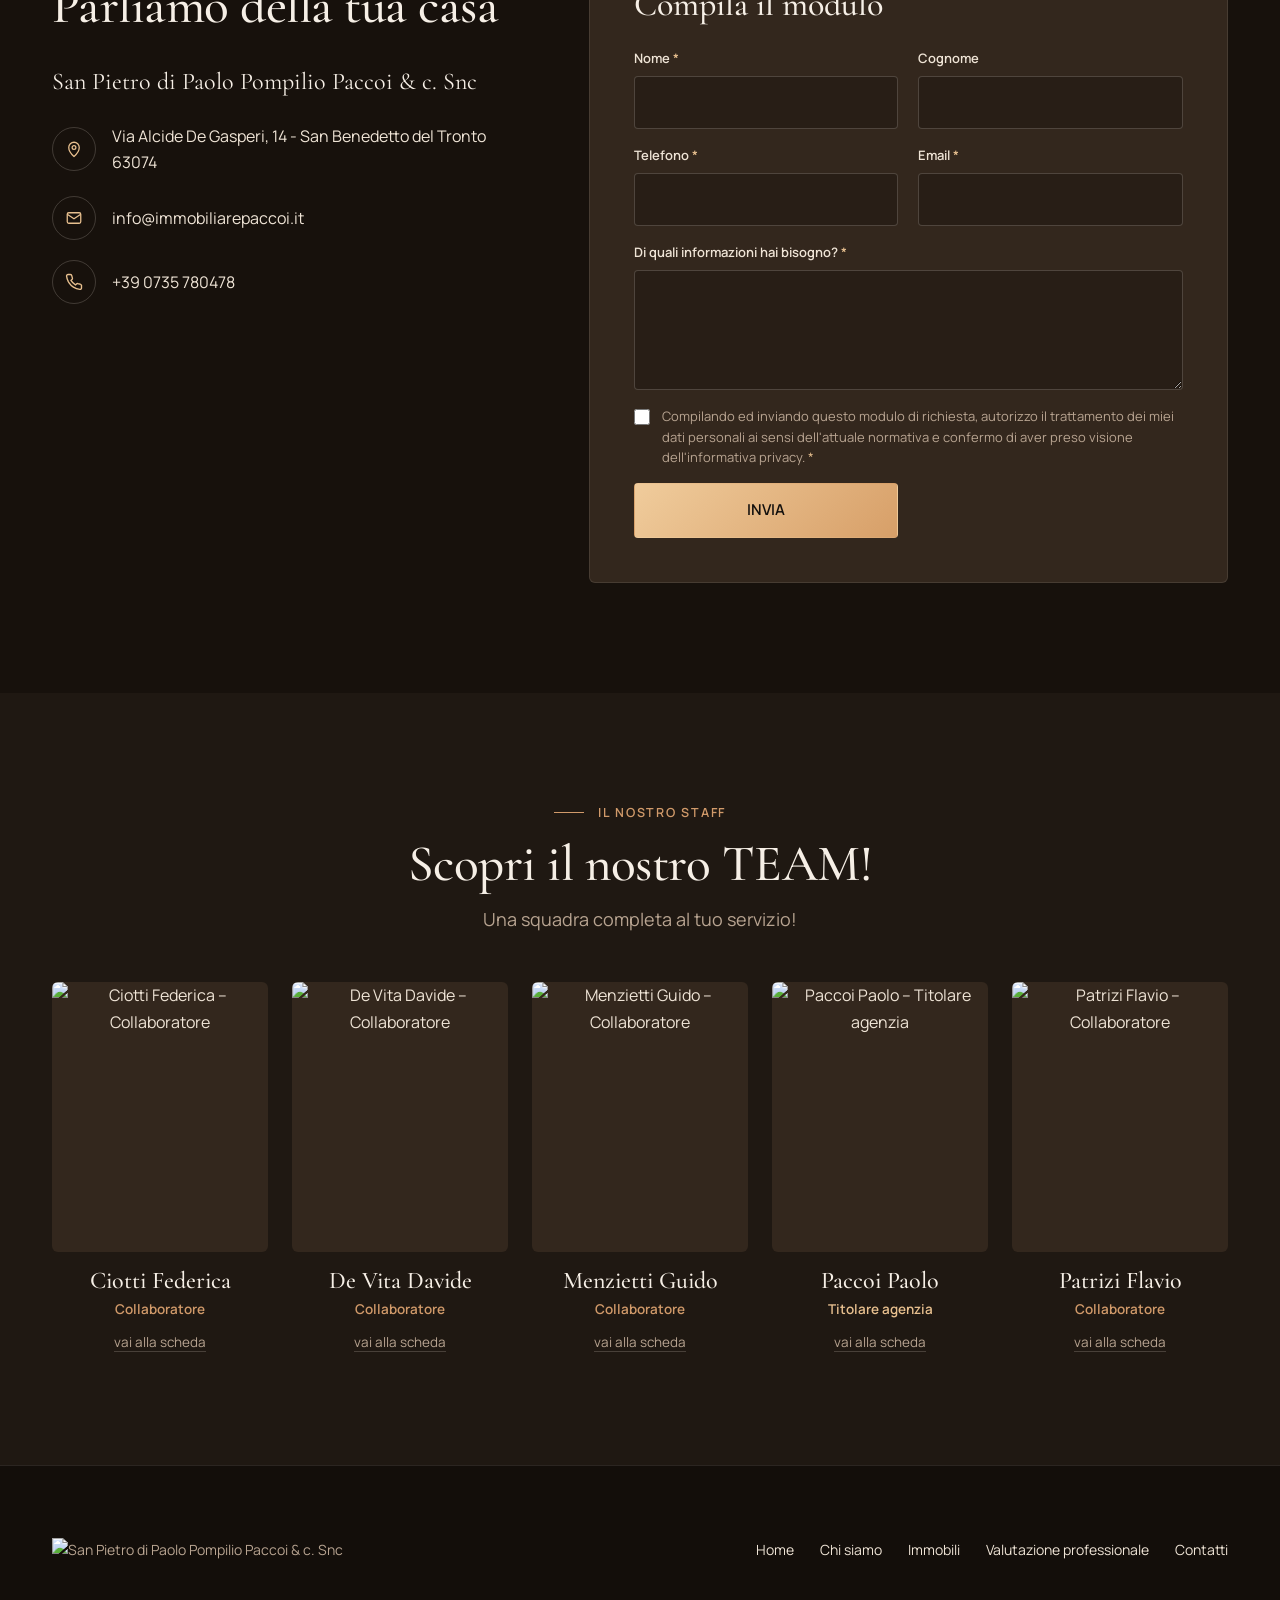
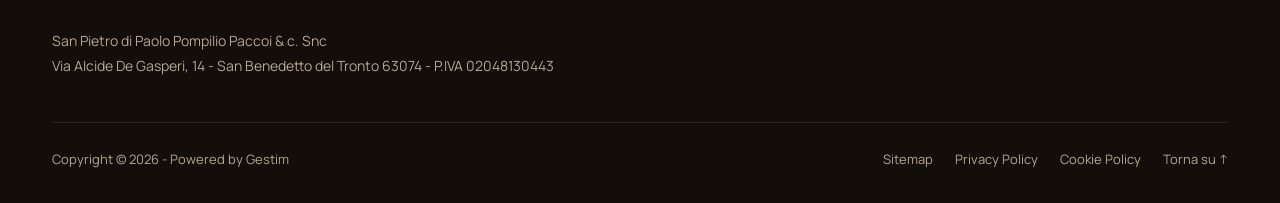
==== commit 496d99f7: "Meno effetto notte e testo leggibile sulla foto dell'annuncio - Hero con foto di giorno (villa medit" ====
--- a/index.html
+++ b/index.html
@@ -8,7 +8,7 @@
 <link rel="preconnect" href="https://fonts.googleapis.com">
 <link rel="preconnect" href="https://fonts.gstatic.com" crossorigin>
 <link href="https://fonts.googleapis.com/css2?family=Cormorant+Garamond:ital,wght@0,500;0,600;1,500&family=Manrope:wght@400;500;600;700&display=swap" rel="stylesheet">
-<link rel="stylesheet" href="assets/style.css?v=202611261757">
+<link rel="stylesheet" href="assets/style.css?v=202611261812">
 </head>
 <body class="over-hero">
 <div id="site-header"></div>
@@ -17,9 +17,9 @@
 <!-- hero + ricerca -->
 <section class="hero" aria-label="In evidenza">
   <div class="hero-media">
-    <div class="slide active" style="background-image:url('https://www.immobiliarepaccoi.it/public/file/2024102209571137500090.jpg')"></div>
-    <div class="slide" style="background-image:url('https://www.immobiliarepaccoi.it/public/file/20241022095800415130240.jpg')"></div>
-    <div class="slide" style="background-image:url('https://images.unsplash.com/photo-1678889284769-b7dcbec1f082?auto=format&fit=crop&q=80&w=2400')"></div>
+    <div class="slide active" style="background-image:url('https://images.unsplash.com/photo-1631528858266-5ebeb8bfc6f5?auto=format&fit=crop&q=80&w=2400')"></div>
+    <div class="slide" style="background-image:url('https://images.unsplash.com/photo-1760067537640-6ffab10b27d2?auto=format&fit=crop&q=80&w=2400')"></div>
+    <div class="slide" style="background-image:url('https://www.immobiliarepaccoi.it/public/file/2024102209571137500090.jpg')"></div>
   </div>
   <div class="wrap">
     <div class="eyebrow">Agenzia immobiliare · San Benedetto del Tronto</div>
@@ -218,8 +218,8 @@
 
 <div id="site-footer"></div>
 
-<script src="data/immobili.js?v=202611261757"></script>
-<script src="assets/app.js?v=202611261757"></script>
+<script src="data/immobili.js?v=202611261812"></script>
+<script src="assets/app.js?v=202611261812"></script>
 <script>
   const P = Paccoi, I = P.icons;
   P.chrome("home");
--- a/assets/style.css
+++ b/assets/style.css
@@ -3,10 +3,10 @@
    Palette scura ed elegante: espresso profondo + bronzo del marchio
    ========================================================= */
 :root{
-  --bg:#16110d;          /* fondo pagina */
-  --bg-2:#1f1711;        /* sezioni alternate */
-  --surface:#2a1f17;     /* card, pannelli */
-  --surface-2:#36281d;   /* campi, hover */
+  --bg:#1f1812;          /* fondo pagina */
+  --bg-2:#281e16;        /* sezioni alternate */
+  --surface:#33271d;     /* card, pannelli */
+  --surface-2:#403125;   /* campi, hover */
   --text:#efe4d6;        /* testo */
   --heading:#f6efe6;     /* titoli */
   --muted:#b8a491;       /* testo secondario */
@@ -60,7 +60,7 @@
 .btn svg{width:17px;height:17px;flex:none}
 
 /* ---------- top bar ---------- */
-.topbar{background:#0d0b09;color:var(--muted);font-size:13px;border-bottom:1px solid var(--line)}
+.topbar{background:#17110c;color:var(--muted);font-size:13px;border-bottom:1px solid var(--line)}
 .topbar .wrap{display:flex;justify-content:space-between;align-items:center;height:38px}
 .topbar .contacts{display:flex;gap:28px}
 .topbar a:hover{color:#fff}
@@ -71,7 +71,7 @@
 header.site{position:sticky;top:0;z-index:50;background:rgba(19,16,13,.86);backdrop-filter:blur(14px) saturate(1.2);border-bottom:1px solid var(--line);color:var(--text);transition:background .35s,border-color .35s,box-shadow .35s,top .35s}
 header.site .wrap{display:grid;grid-template-columns:1fr auto 1fr;align-items:center;height:var(--header-h)}
 header.site.scrolled{box-shadow:0 18px 40px -26px rgba(0,0,0,.9)}
-.logo img{height:58px;width:auto}
+.logo img{height:58px;width:auto;filter:drop-shadow(0 2px 8px rgba(0,0,0,.45))}
 .logo .col{display:none}
 nav.main ul{display:flex;gap:2px;list-style:none;align-items:center}
 nav.main li{position:relative}
@@ -91,11 +91,11 @@
 /* header trasparente sopra le foto a tutto schermo (home e scheda) */
 body.over-hero header.site{position:fixed;left:0;right:0;top:38px}
 body.over-hero header.site.scrolled{top:0}
-body.over-hero header.site:not(.scrolled){background:linear-gradient(180deg,rgba(13,11,9,.55),rgba(13,11,9,0));border-color:transparent;backdrop-filter:none}
+body.over-hero header.site:not(.scrolled){background:linear-gradient(180deg,rgba(20,14,9,.72),rgba(20,14,9,.25) 70%,rgba(20,14,9,0));border-color:transparent;backdrop-filter:none}
 body.over-hero .topbar{position:absolute;top:0;left:0;right:0;z-index:51;background:rgba(13,11,9,.7);backdrop-filter:blur(6px)}
 
 /* menu a tutto schermo (mobile) */
-.drawer{position:fixed;inset:0;z-index:80;background:#0d0b09;color:var(--heading);display:flex;flex-direction:column;padding:28px 28px 40px;transform:translateY(-100%);transition:transform .5s cubic-bezier(.7,0,.2,1);visibility:hidden}
+.drawer{position:fixed;inset:0;z-index:80;background:#17110c;color:var(--heading);display:flex;flex-direction:column;padding:28px 28px 40px;transform:translateY(-100%);transition:transform .5s cubic-bezier(.7,0,.2,1);visibility:hidden}
 .drawer.open{transform:none;visibility:visible}
 .drawer .top{display:flex;justify-content:space-between;align-items:center}
 .drawer .top img{height:48px}
@@ -109,15 +109,15 @@
 .hero{position:relative;height:100vh;min-height:640px;max-height:980px;overflow:hidden;color:var(--heading);padding:0;background:var(--bg)}
 .hero-media{position:absolute;inset:-8% 0;will-change:transform}
 .hero .slide{position:absolute;inset:0;background-size:cover;background-position:center;opacity:0;transition:opacity 1.6s ease, transform 9s ease;transform:scale(1.06);
-  filter:saturate(1.08) brightness(.82) contrast(1.06)}
+  filter:saturate(1.05) contrast(1.03)}
 .hero .slide.active{opacity:1;transform:scale(1)}
 /* velatura color espresso: le foto restano leggibili ma logo e titoli non vengono mai coperti */
-.hero-media::after{content:"";position:absolute;inset:0;background:linear-gradient(120deg,rgba(120,60,20,.28),rgba(20,30,50,.18));mix-blend-mode:soft-light}
+.hero-media::after{content:none}
 .hero::after{content:"";position:absolute;inset:0;pointer-events:none;
-  background:linear-gradient(180deg,rgba(13,9,6,.8) 0%,rgba(13,9,6,.25) 20%,rgba(13,9,6,0) 42%,rgba(22,17,13,.55) 74%,var(--bg) 100%)}
+  background:linear-gradient(180deg,rgba(20,14,9,.6) 0%,rgba(20,14,9,0) 18%,rgba(20,14,9,0) 48%,rgba(20,14,9,.5) 72%,var(--bg) 100%)}
 .hero .wrap{position:relative;z-index:2;height:100%;display:flex;flex-direction:column;justify-content:flex-end;padding-bottom:180px}
 .hero .eyebrow{color:#efe2d3;text-shadow:0 1px 14px rgba(0,0,0,.7)}
-.hero h1{color:var(--heading);font-size:clamp(46px,6.6vw,92px);max-width:13ch;margin:18px 0 0;text-shadow:0 2px 40px rgba(0,0,0,.35)}
+.hero h1{color:#fff;font-size:clamp(46px,6.6vw,92px);max-width:13ch;margin:18px 0 0;text-shadow:0 2px 6px rgba(0,0,0,.35),0 4px 50px rgba(0,0,0,.55)}
 .hero h1 em{font-style:italic;color:var(--gold)}
 .hero h1 .wm{display:inline-block;overflow:hidden;vertical-align:top;padding-bottom:.1em;margin-bottom:-.1em}
 .hero h1 .w{display:inline-block}
@@ -176,7 +176,7 @@
 .prop .specs svg{width:16px;height:16px;color:var(--bronze)}
 
 /* ---------- pagina risultati ---------- */
-.results-hero{background:#0d0b09;padding:56px 0 0;position:relative;border-bottom:1px solid var(--line)}
+.results-hero{background:#17110c;padding:56px 0 0;position:relative;border-bottom:1px solid var(--line)}
 .results-hero h1{font-size:clamp(34px,4.4vw,56px);max-width:22ch}
 .results-hero p{color:var(--muted);max-width:62ch;margin-top:14px}
 .results-hero .searchbar{margin-top:34px;transform:translateY(50%)}
@@ -201,15 +201,17 @@
 .ph-hero img.main{position:absolute;inset:0;width:100%;height:100%;object-fit:cover;opacity:0;transition:opacity .9s ease,transform 12s ease;transform:scale(1.04)}
 .ph-hero img.main.ready{opacity:1;transform:scale(1)}
 .ph-hero.contain img.main{object-fit:contain}
-.ph-hero::after{content:"";position:absolute;inset:0;pointer-events:none;background:linear-gradient(180deg,rgba(13,9,6,.65) 0%,rgba(13,9,6,0) 20%,rgba(13,9,6,0) 55%,rgba(13,9,6,.82) 100%)}
+.ph-hero::after{content:"";position:absolute;inset:0;pointer-events:none;background:linear-gradient(180deg,rgba(13,9,6,.6) 0%,rgba(13,9,6,0) 18%,rgba(13,9,6,0) 45%,rgba(13,9,6,.55) 70%,rgba(13,9,6,.9) 100%)}
 .ph-hero .cap{position:absolute;left:0;right:0;bottom:0;z-index:2;cursor:default}
 .ph-hero .cap .wrap{display:flex;justify-content:space-between;align-items:flex-end;gap:30px;padding-bottom:46px;flex-wrap:wrap}
-.ph-hero h1{font-size:clamp(34px,4.6vw,64px);max-width:20ch;margin-top:14px;text-shadow:0 2px 30px rgba(0,0,0,.4)}
-.ph-hero .loc{color:var(--text);margin-top:10px;font-size:15px;opacity:.9}
+.ph-hero .cap .wrap>div:first-child,.ph-hero .right{background:rgba(22,16,11,.62);backdrop-filter:blur(14px) saturate(1.2);-webkit-backdrop-filter:blur(14px) saturate(1.2);border:1px solid rgba(255,255,255,.1);border-radius:8px;padding:24px 28px;box-shadow:0 30px 60px -30px rgba(0,0,0,.7)}
+.ph-hero .cap .wrap>div:first-child{max-width:min(760px,100%)}
+.ph-hero h1{font-size:clamp(30px,3.8vw,54px);max-width:22ch;margin-top:14px;color:#fff}
+.ph-hero .loc{color:#efe4d6;margin-top:10px;font-size:15px}
 .ph-hero .loc .cod{color:var(--gold);font-weight:600}
 .ph-hero .right{display:flex;flex-direction:column;align-items:flex-end;gap:16px}
 .ph-hero .price{font-family:var(--serif);font-size:clamp(36px,3.6vw,52px);font-weight:600;color:var(--heading);line-height:1;white-space:nowrap}
-.ph-hero .price small{font-family:var(--sans);font-size:13px;color:var(--muted);font-weight:600;margin-left:6px;letter-spacing:.05em}
+.ph-hero .price small{font-family:var(--sans);font-size:13px;color:#d8c8b6;font-weight:600;margin-left:6px;letter-spacing:.05em}
 .ph-hero .btns{display:flex;gap:10px;flex-wrap:wrap;justify-content:flex-end}
 .ph-hero .scroll-cue{position:absolute;left:50%;bottom:14px;transform:translateX(-50%);z-index:2;width:22px;height:34px;border:1.5px solid rgba(255,255,255,.5);border-radius:12px;display:none}
 .ph-hero .scroll-cue::after{content:"";position:absolute;left:50%;top:7px;width:3px;height:7px;border-radius:2px;background:#fff;transform:translateX(-50%);animation:cue 1.8s infinite}
@@ -344,7 +346,7 @@
 .hours dd{color:var(--heading)}
 .svc .actions{display:flex;gap:12px;flex-wrap:wrap}
 
-.contact{background:#0d0b09;border-top:1px solid var(--line)}
+.contact{background:#17110c;border-top:1px solid var(--line)}
 .contact .wrap{display:grid;grid-template-columns:5fr 7fr;gap:80px}
 .contact h2{margin:16px 0 32px}
 .company{font-family:var(--serif);font-size:24px;color:var(--heading);margin-bottom:26px;line-height:1.3}
@@ -375,7 +377,7 @@
 .member a{font-size:13.5px;color:var(--muted);border-bottom:1px solid var(--line-2)}
 
 /* ---------- footer ---------- */
-footer{background:#0a0807;color:var(--muted);font-size:14px;padding:72px 0 32px;border-top:1px solid var(--line)}
+footer{background:#130e0a;color:var(--muted);font-size:14px;padding:72px 0 32px;border-top:1px solid var(--line)}
 footer .top{display:flex;justify-content:space-between;gap:40px;flex-wrap:wrap;padding-bottom:44px;border-bottom:1px solid var(--line)}
 footer .flogo{height:72px;width:auto}
 footer address{font-style:normal;margin-top:18px;line-height:1.8}
@@ -441,8 +443,9 @@
   .form-card{padding:26px}
   .form-grid{grid-template-columns:1fr}
   .team-grid{grid-template-columns:repeat(2,1fr)}
-  .ph-hero .cap .wrap{padding-bottom:28px;gap:18px}
-  .ph-hero h1{font-size:30px}
+  .ph-hero .cap .wrap{padding-bottom:20px;gap:10px}
+  .ph-hero .cap .wrap>div:first-child,.ph-hero .right{padding:16px 18px;width:100%}
+  .ph-hero h1{font-size:26px}
   .ph-hero .loc{font-size:13.5px}
   .ph-hero .price{font-size:34px}
   .ph-hero .btns .btn{padding:11px 16px;font-size:14px}
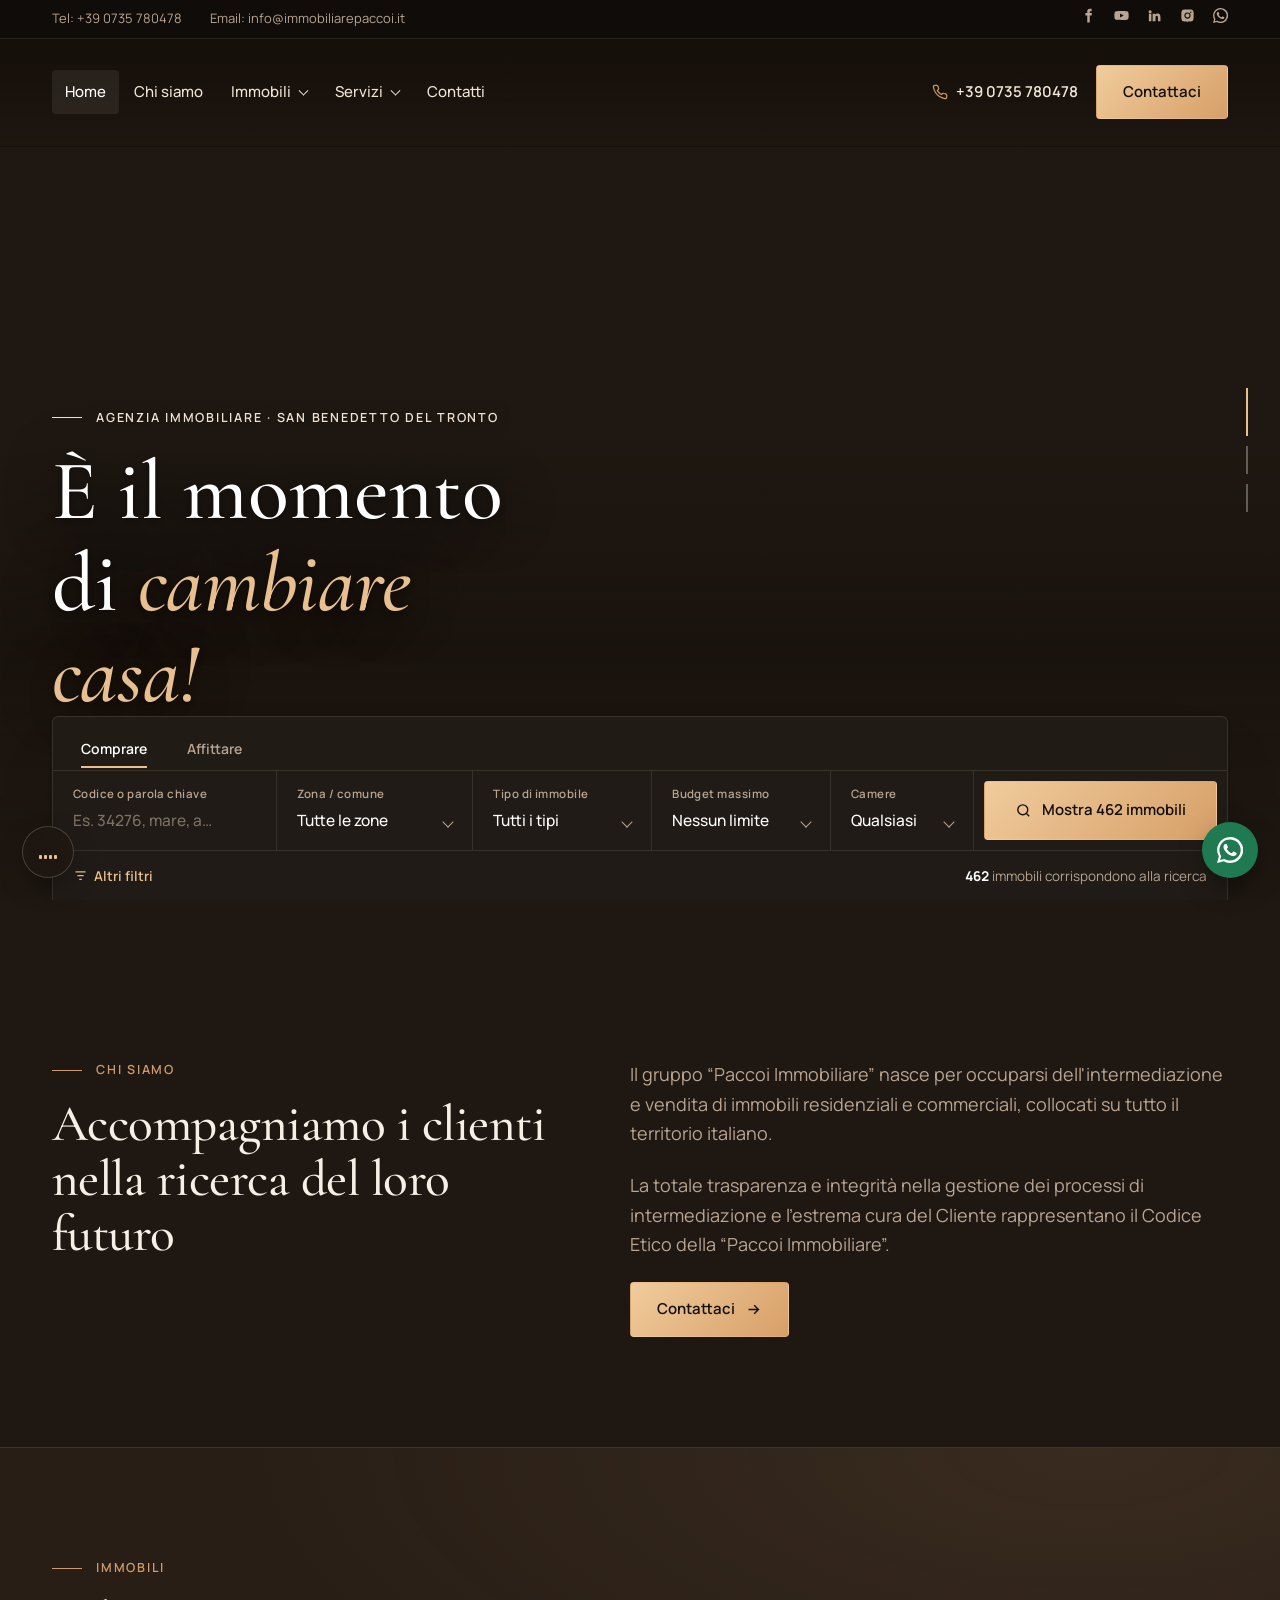
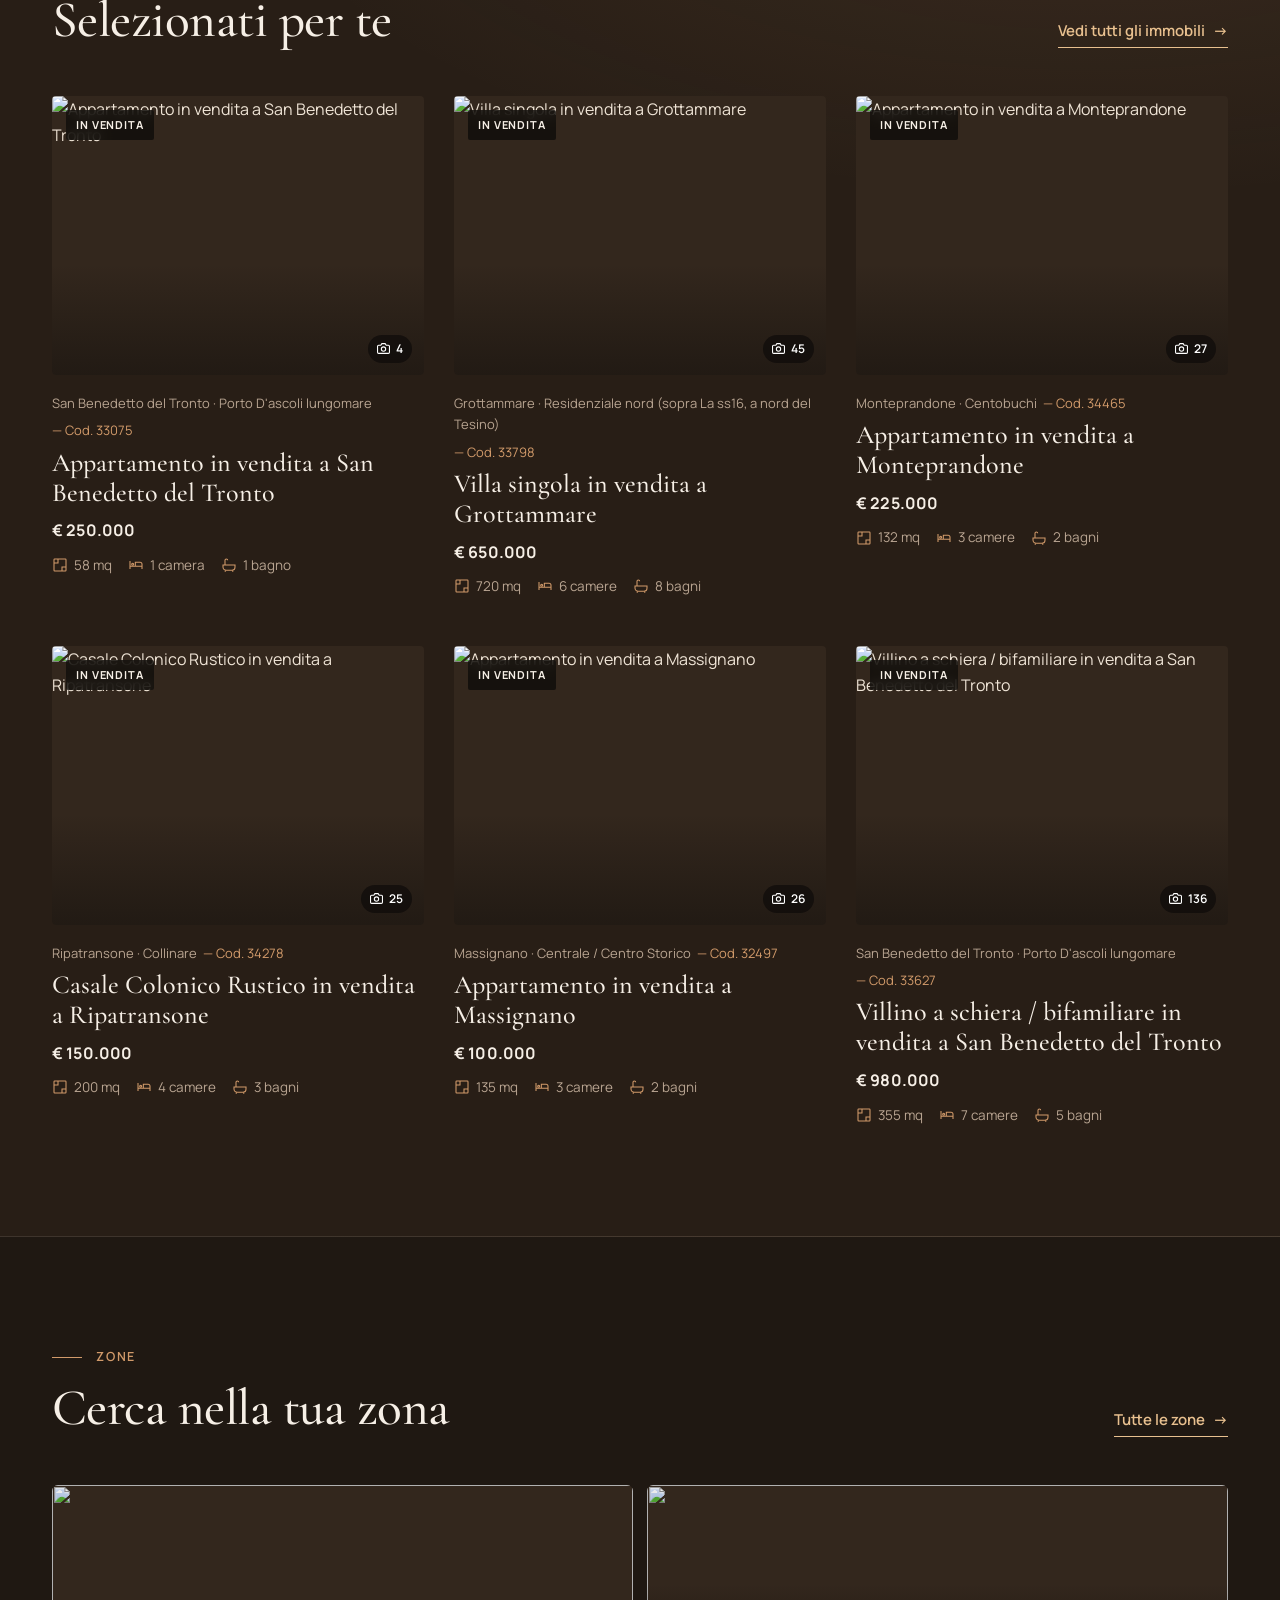
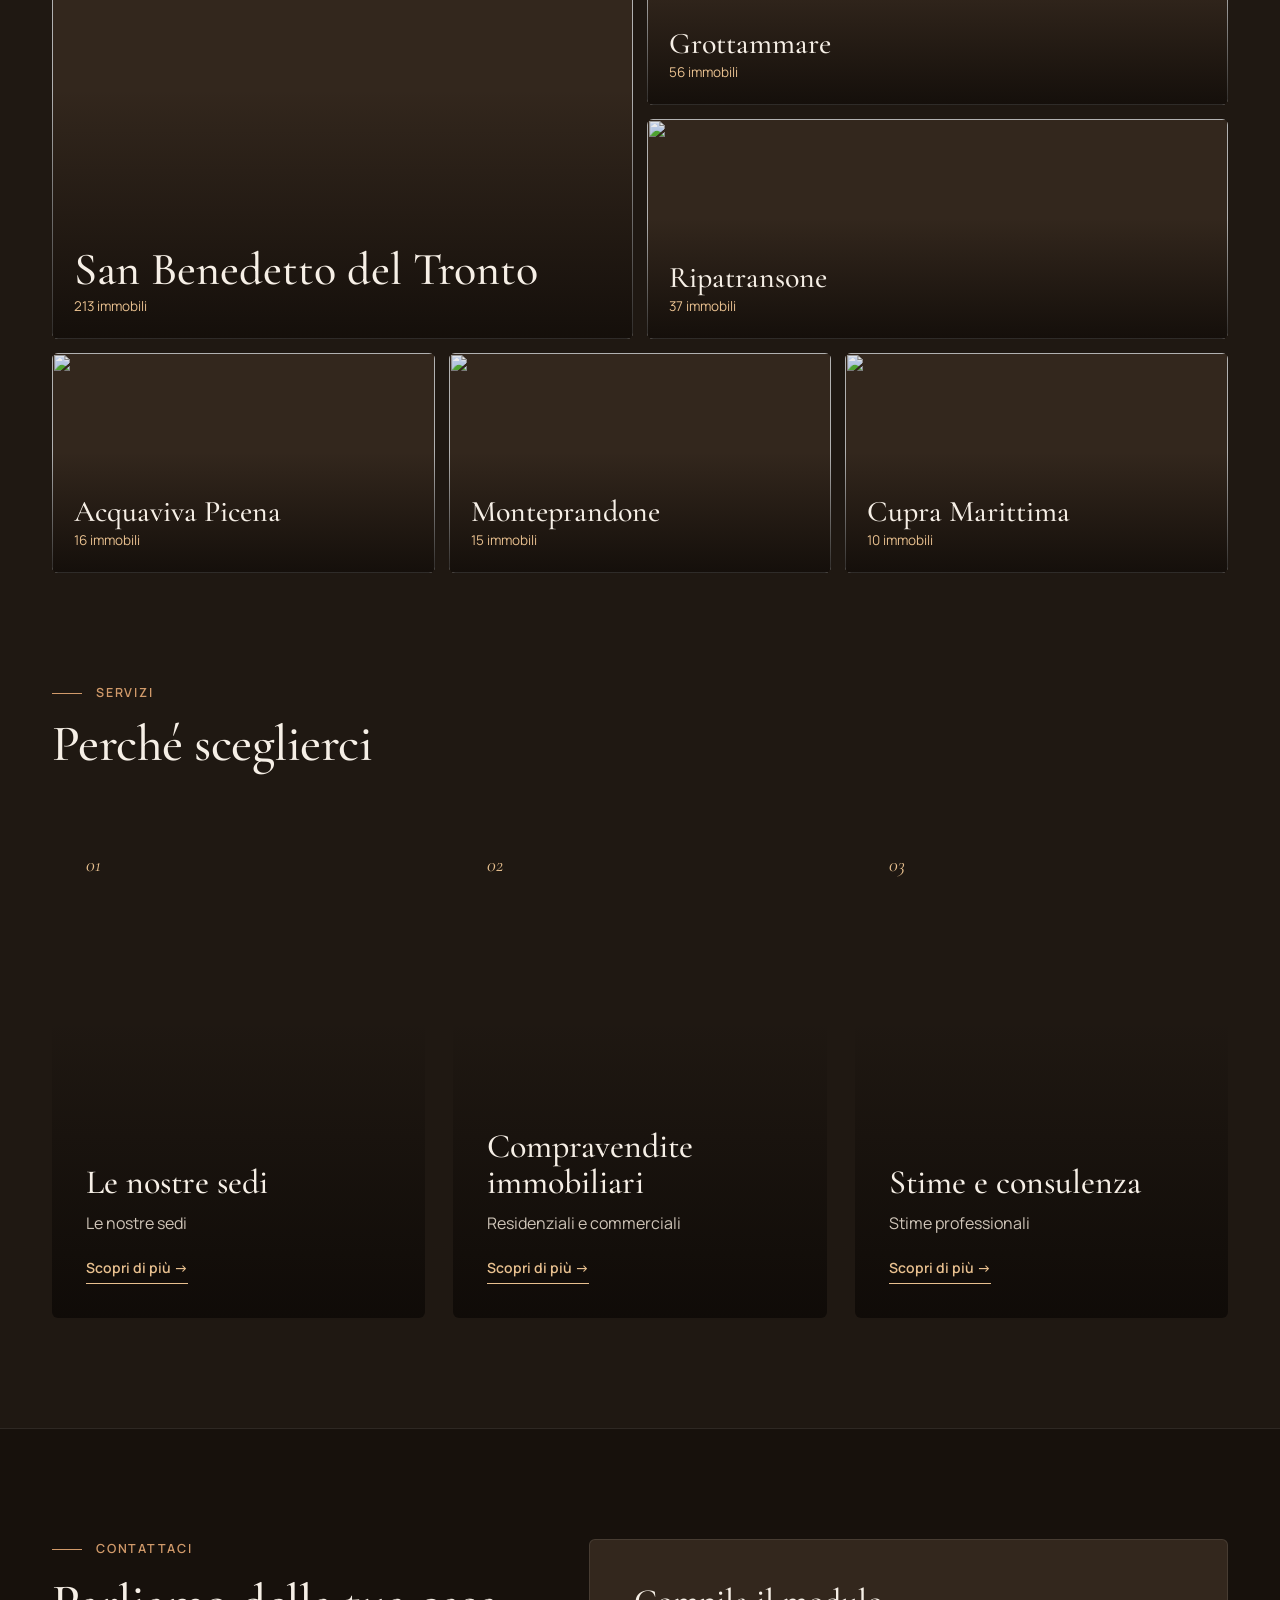
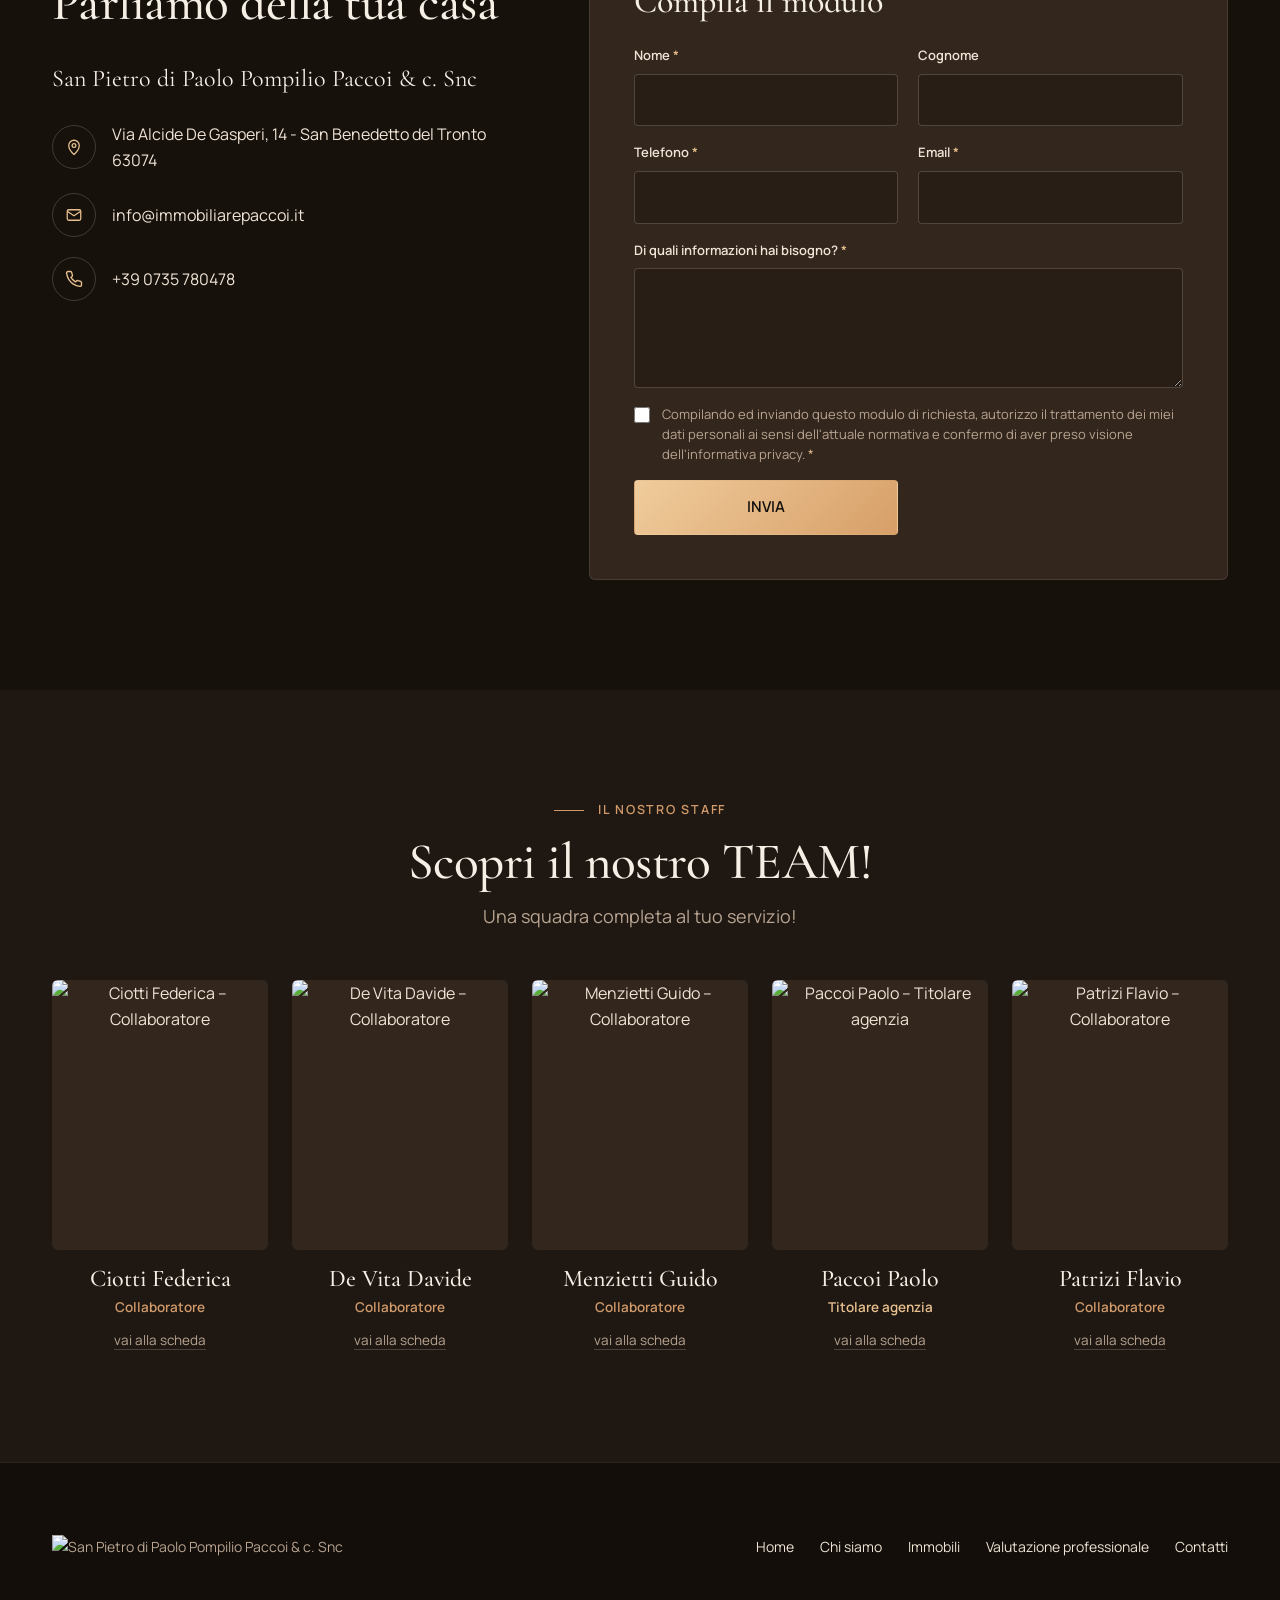
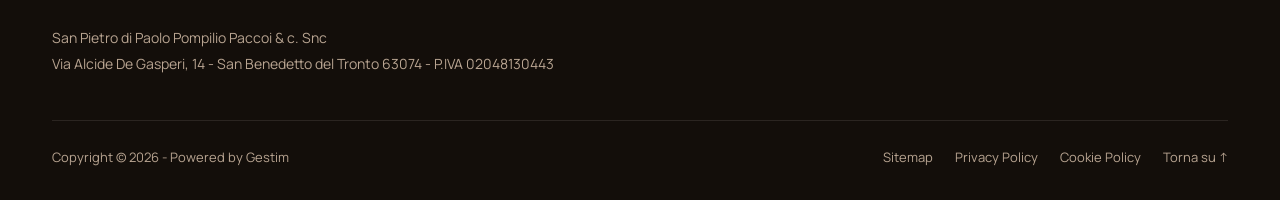
==== commit 029d9f0b: "Logo più grande e musica bossa nova di sottofondo - Logo nell'header da 58 a 88 px (62 px su telefon" ====
--- a/index.html
+++ b/index.html
@@ -8,7 +8,7 @@
 <link rel="preconnect" href="https://fonts.googleapis.com">
 <link rel="preconnect" href="https://fonts.gstatic.com" crossorigin>
 <link href="https://fonts.googleapis.com/css2?family=Cormorant+Garamond:ital,wght@0,500;0,600;1,500&family=Manrope:wght@400;500;600;700&display=swap" rel="stylesheet">
-<link rel="stylesheet" href="assets/style.css?v=202611261812">
+<link rel="stylesheet" href="assets/style.css?v=202611261836">
 </head>
 <body class="over-hero">
 <div id="site-header"></div>
@@ -218,8 +218,9 @@
 
 <div id="site-footer"></div>
 
-<script src="data/immobili.js?v=202611261812"></script>
-<script src="assets/app.js?v=202611261812"></script>
+<script src="data/immobili.js?v=202611261836"></script>
+<script src="assets/app.js?v=202611261836"></script>
+<script src="assets/music.js?v=202611261836" defer></script>
 <script>
   const P = Paccoi, I = P.icons;
   P.chrome("home");
--- a/assets/style.css
+++ b/assets/style.css
@@ -20,7 +20,7 @@
   --radius:4px; --wrap:1240px;
   --serif:"Cormorant Garamond", Georgia, serif;
   --sans:"Manrope", system-ui, sans-serif;
-  --header-h:84px;
+  --header-h:108px;
 }
 *{box-sizing:border-box;margin:0;padding:0}
 html{scroll-behavior:smooth;background:var(--bg)}
@@ -70,8 +70,9 @@
 /* ---------- header ---------- */
 header.site{position:sticky;top:0;z-index:50;background:rgba(19,16,13,.86);backdrop-filter:blur(14px) saturate(1.2);border-bottom:1px solid var(--line);color:var(--text);transition:background .35s,border-color .35s,box-shadow .35s,top .35s}
 header.site .wrap{display:grid;grid-template-columns:1fr auto 1fr;align-items:center;height:var(--header-h)}
+header.site.scrolled .logo img{height:72px}
 header.site.scrolled{box-shadow:0 18px 40px -26px rgba(0,0,0,.9)}
-.logo img{height:58px;width:auto;filter:drop-shadow(0 2px 8px rgba(0,0,0,.45))}
+.logo img{height:88px;width:auto;transition:height .35s;filter:drop-shadow(0 2px 8px rgba(0,0,0,.45))}
 .logo .col{display:none}
 nav.main ul{display:flex;gap:2px;list-style:none;align-items:center}
 nav.main li{position:relative}
@@ -98,7 +99,7 @@
 .drawer{position:fixed;inset:0;z-index:80;background:#17110c;color:var(--heading);display:flex;flex-direction:column;padding:28px 28px 40px;transform:translateY(-100%);transition:transform .5s cubic-bezier(.7,0,.2,1);visibility:hidden}
 .drawer.open{transform:none;visibility:visible}
 .drawer .top{display:flex;justify-content:space-between;align-items:center}
-.drawer .top img{height:48px}
+.drawer .top img{height:64px}
 .drawer .close{background:none;border:1px solid var(--line-2);color:#fff;width:44px;height:44px;border-radius:50%;font-size:22px;cursor:pointer}
 .drawer nav{margin-top:40px;display:flex;flex-direction:column;gap:4px}
 .drawer nav a{font-family:var(--serif);font-size:38px;line-height:1.25;padding:4px 0}
@@ -419,8 +420,8 @@
 @media (max-width:760px){
   .wrap{padding:0 20px}
   section{padding:76px 0}
-  :root{--header-h:70px}
-  .logo img{height:46px}
+  :root{--header-h:84px}
+  .logo img{height:62px}
   .topbar .social,.topbar .mail{display:none}
   .header-cta .btn{display:none}
   .hero{height:auto;min-height:0;max-height:none}
@@ -460,3 +461,24 @@
   .lb-nav{display:none}
 }
 @media (min-width:761px){ .ph-hero .scroll-cue{display:block} }
+
+/* ---------- pulsante musica di sottofondo ---------- */
+.music-btn{position:fixed;left:22px;bottom:22px;z-index:60;display:inline-flex;align-items:center;justify-content:center;gap:10px;min-width:52px;height:52px;padding:0 16px;border-radius:40px;border:1px solid var(--line-2);background:rgba(31,24,18,.82);backdrop-filter:blur(10px);color:var(--heading);font-size:13px;font-weight:600;letter-spacing:.04em;cursor:pointer;box-shadow:0 10px 30px -10px rgba(0,0,0,.6);transition:border-color .3s,background .3s,transform .2s}
+.music-btn:hover{border-color:var(--gold);transform:translateY(-2px)}
+.music-btn .lbl{max-width:0;overflow:hidden;white-space:nowrap;transition:max-width .4s ease,margin .4s;margin-left:-10px}
+.music-btn:hover .lbl,.music-btn:focus-visible .lbl{max-width:120px;margin-left:0}
+.music-btn .eq{display:flex;align-items:flex-end;gap:2px;height:14px}
+.music-btn .eq i{display:block;width:3px;height:4px;border-radius:1px;background:var(--gold)}
+.music-btn.on .eq i{animation:eq 1s ease-in-out infinite}
+.music-btn.on .eq i:nth-child(2){animation-delay:-.35s}
+.music-btn.on .eq i:nth-child(3){animation-delay:-.6s}
+.music-btn.on .eq i:nth-child(4){animation-delay:-.15s}
+@keyframes eq{0%,100%{height:4px}50%{height:14px}}
+.music-btn.hint{animation:mhint 2.4s ease-in-out infinite}
+@keyframes mhint{0%,100%{box-shadow:0 0 0 0 rgba(232,192,143,.45)}60%{box-shadow:0 0 0 12px rgba(232,192,143,0)}}
+@media (max-width:760px){
+  .music-btn{left:14px;bottom:14px;padding:10px 13px}
+  .music-btn .lbl{display:none}
+  header.site.scrolled .logo img{height:54px}
+}
+@media print{.music-btn,.wa-float{display:none}}
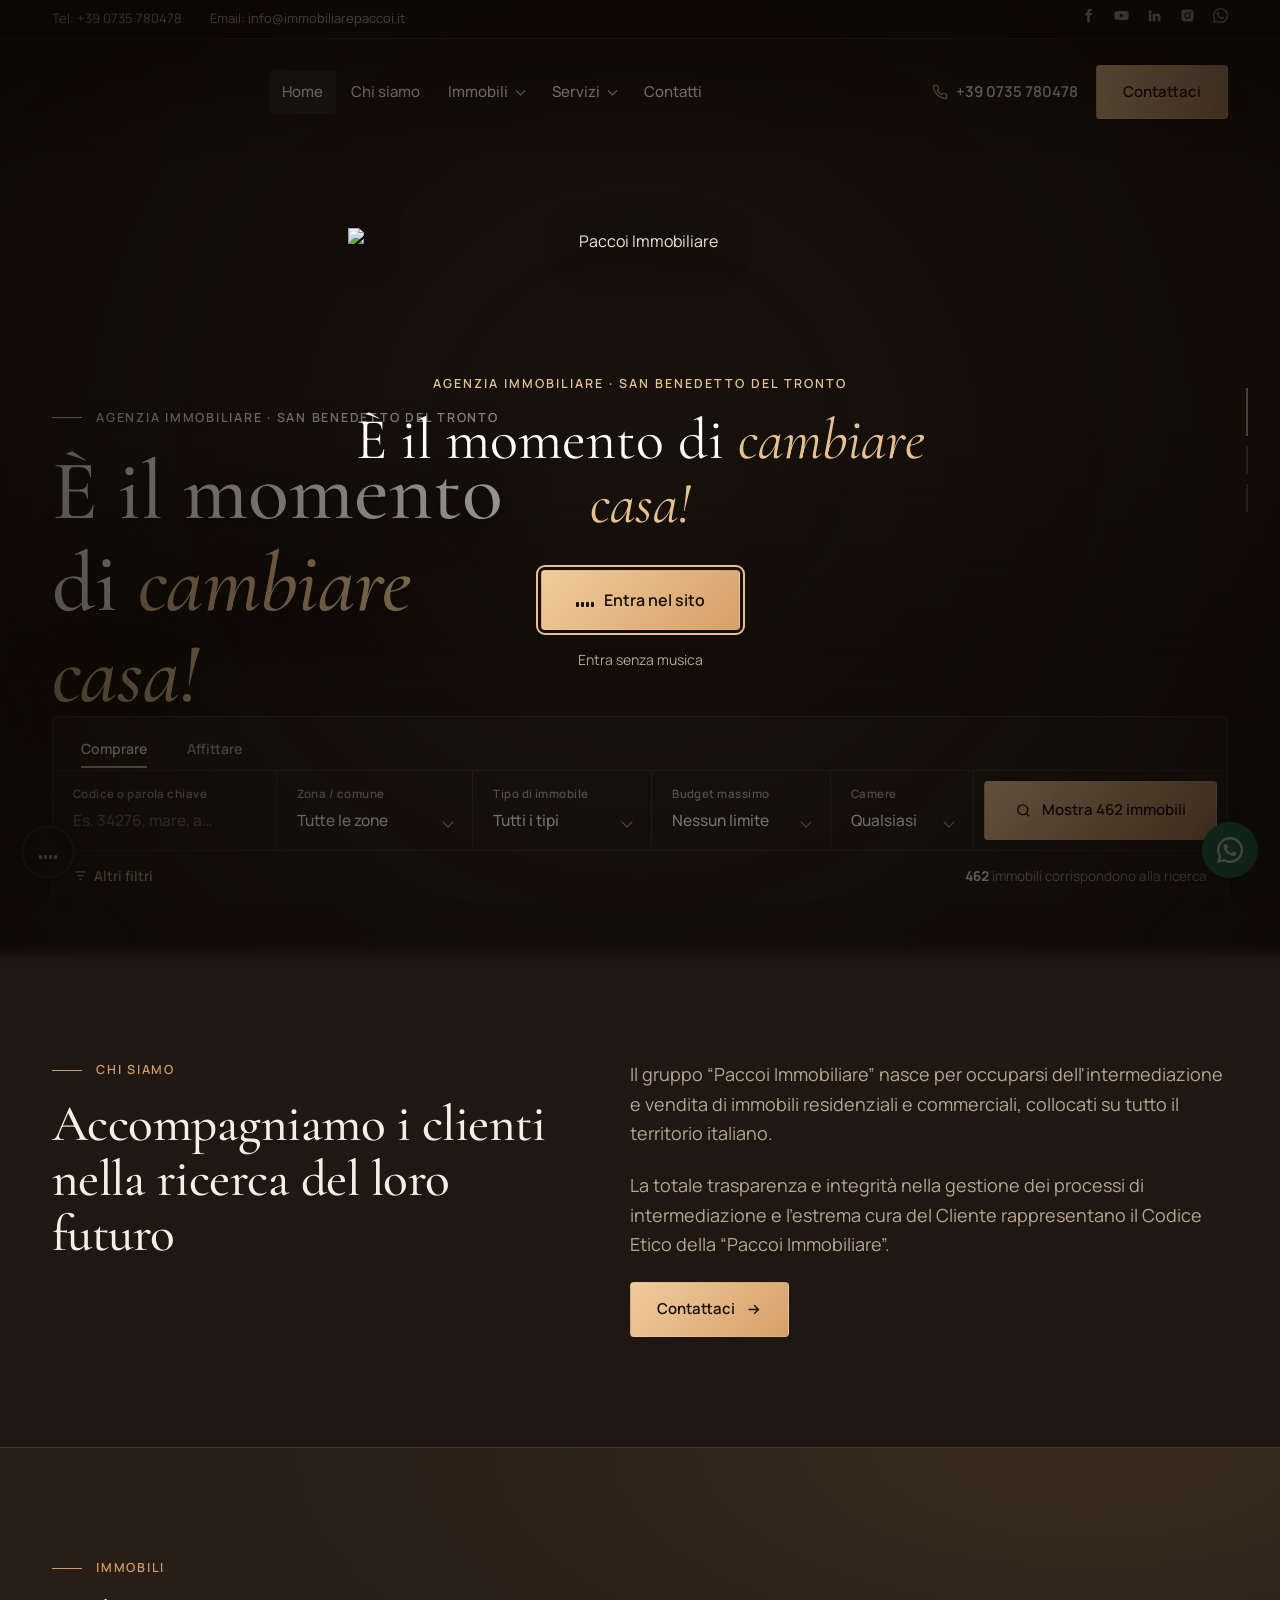
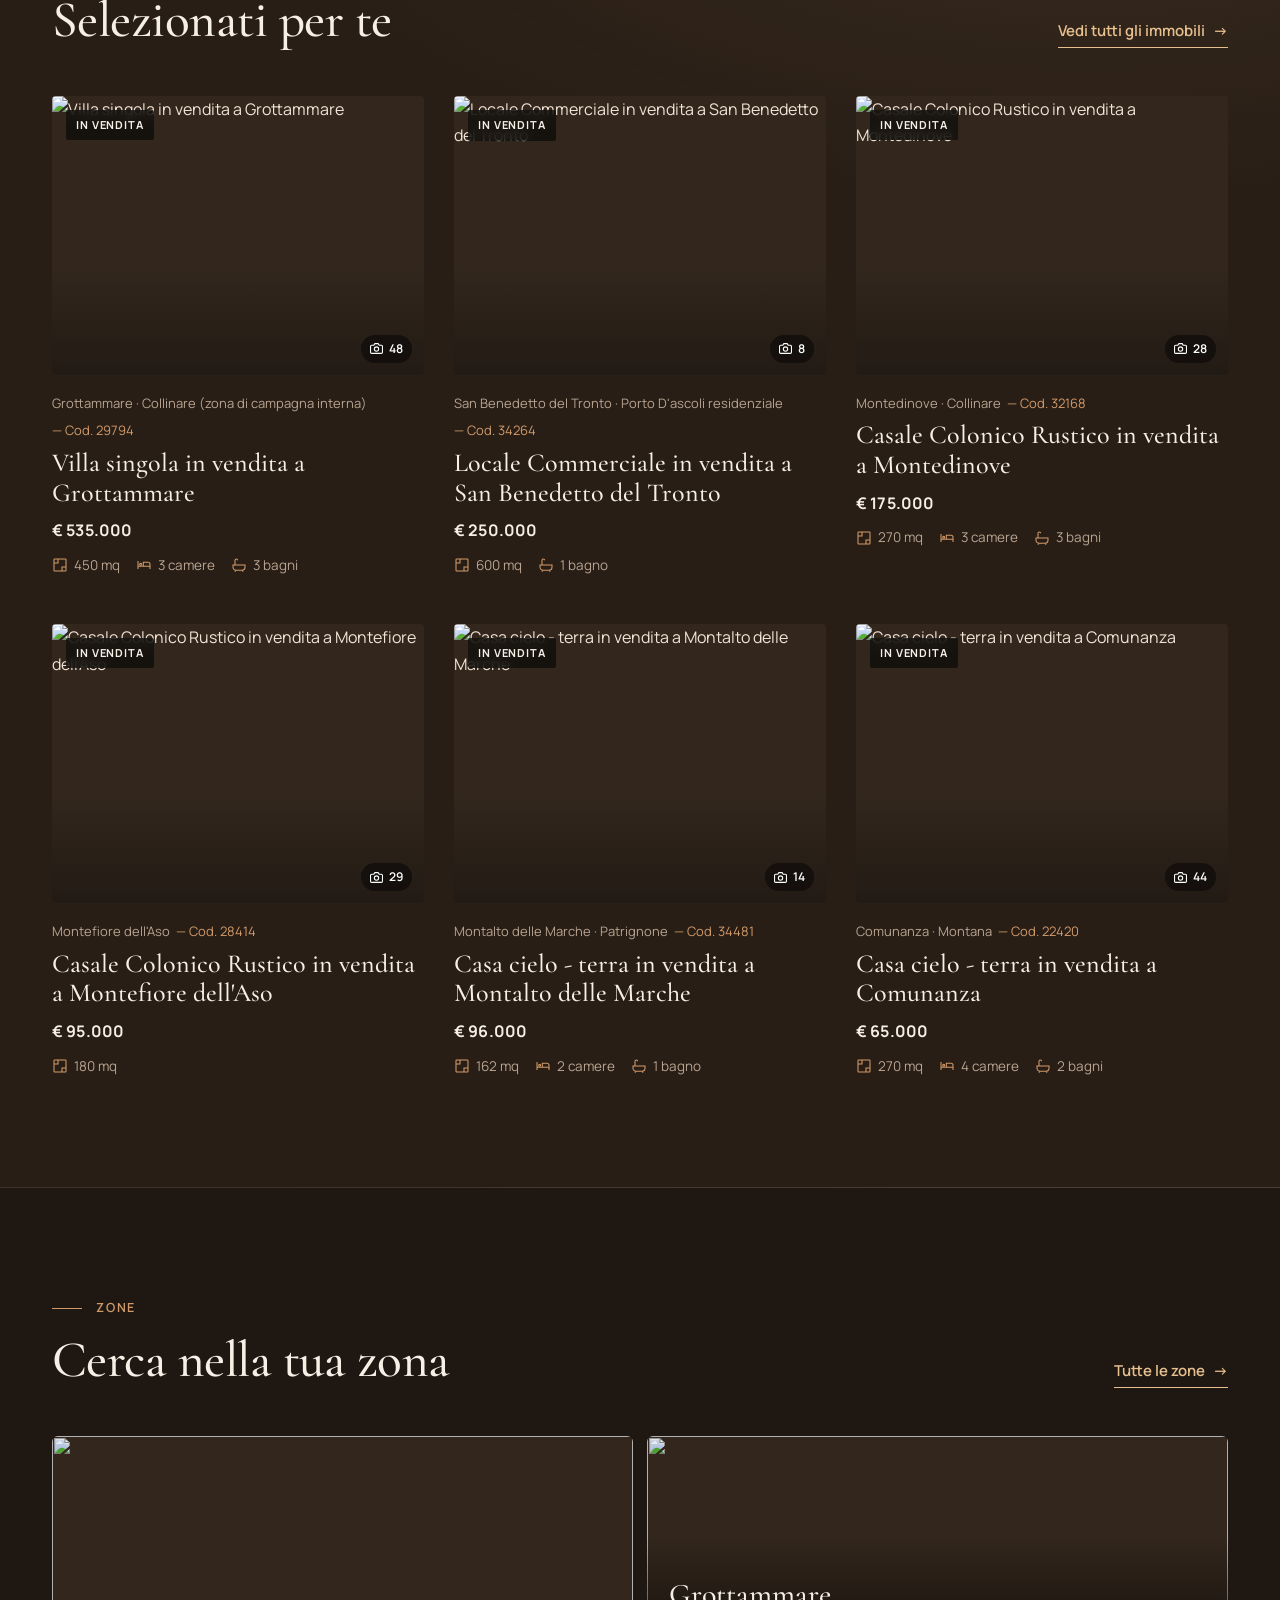
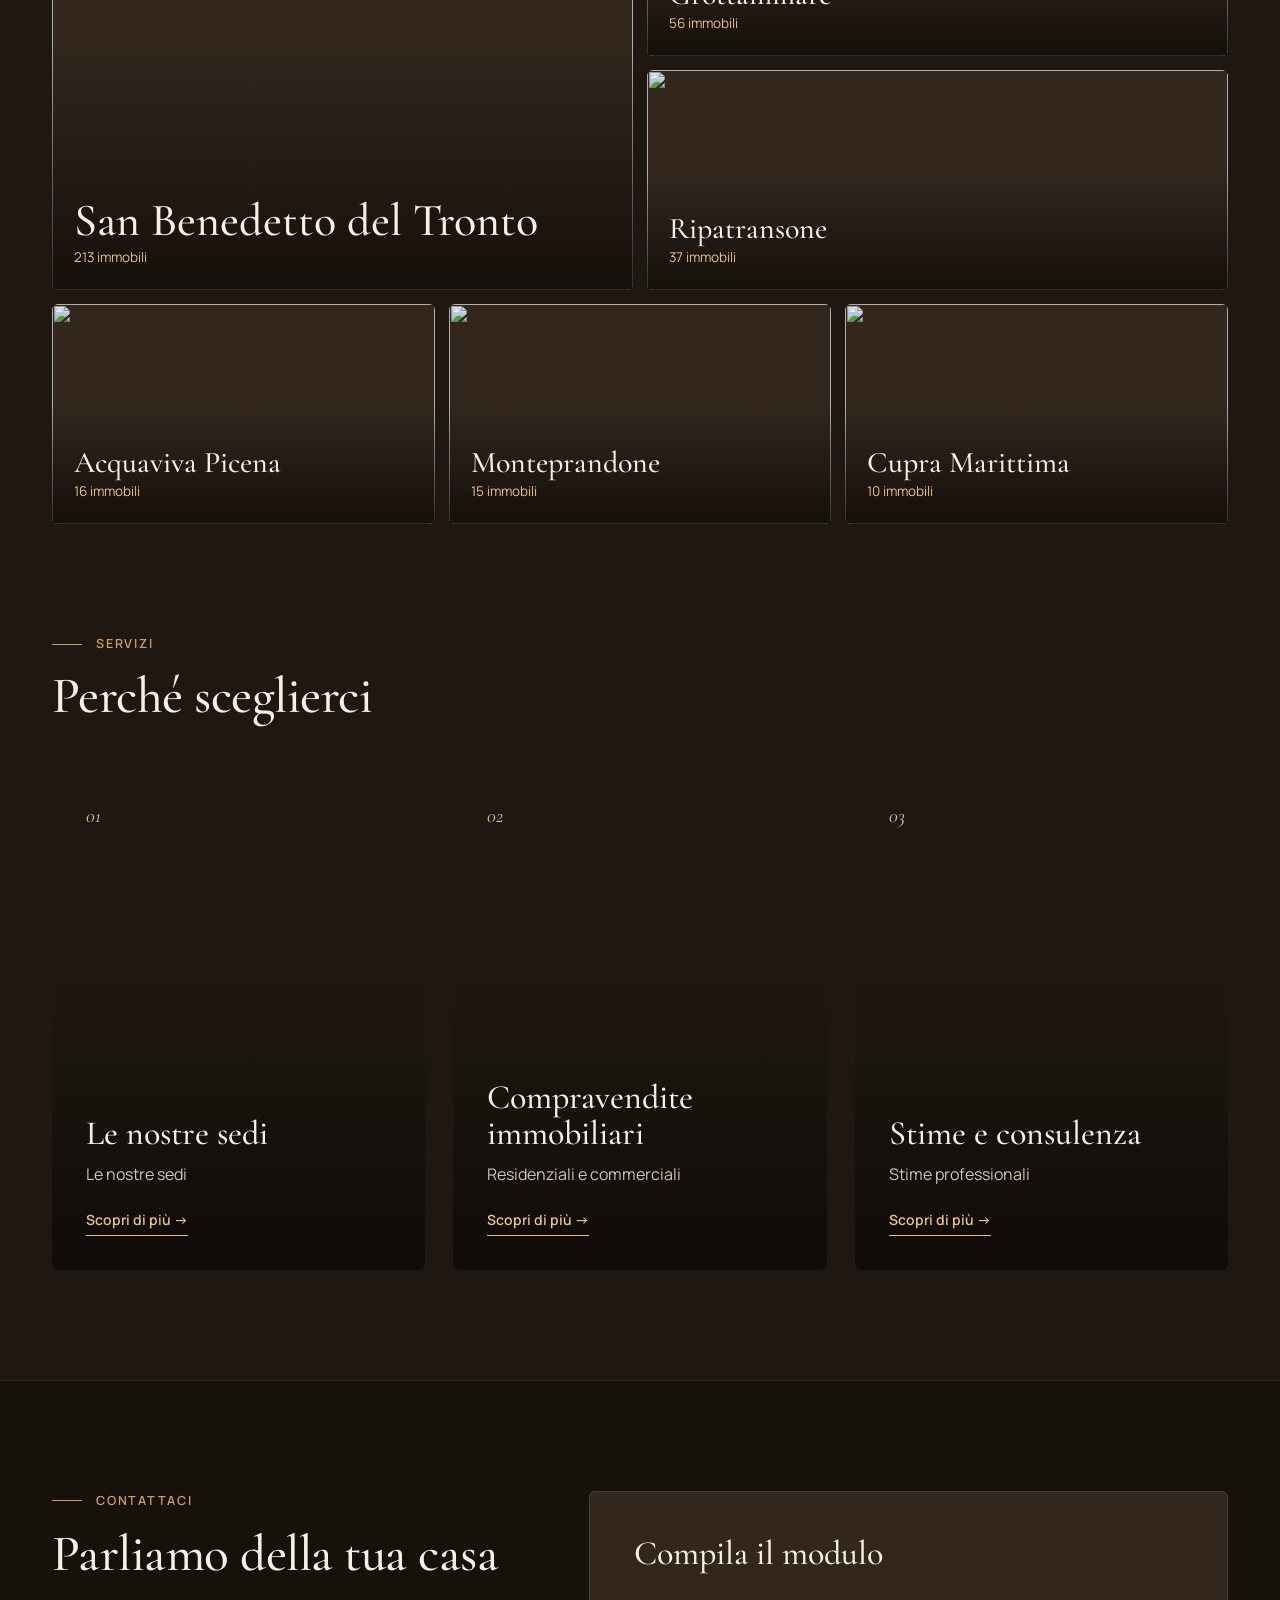
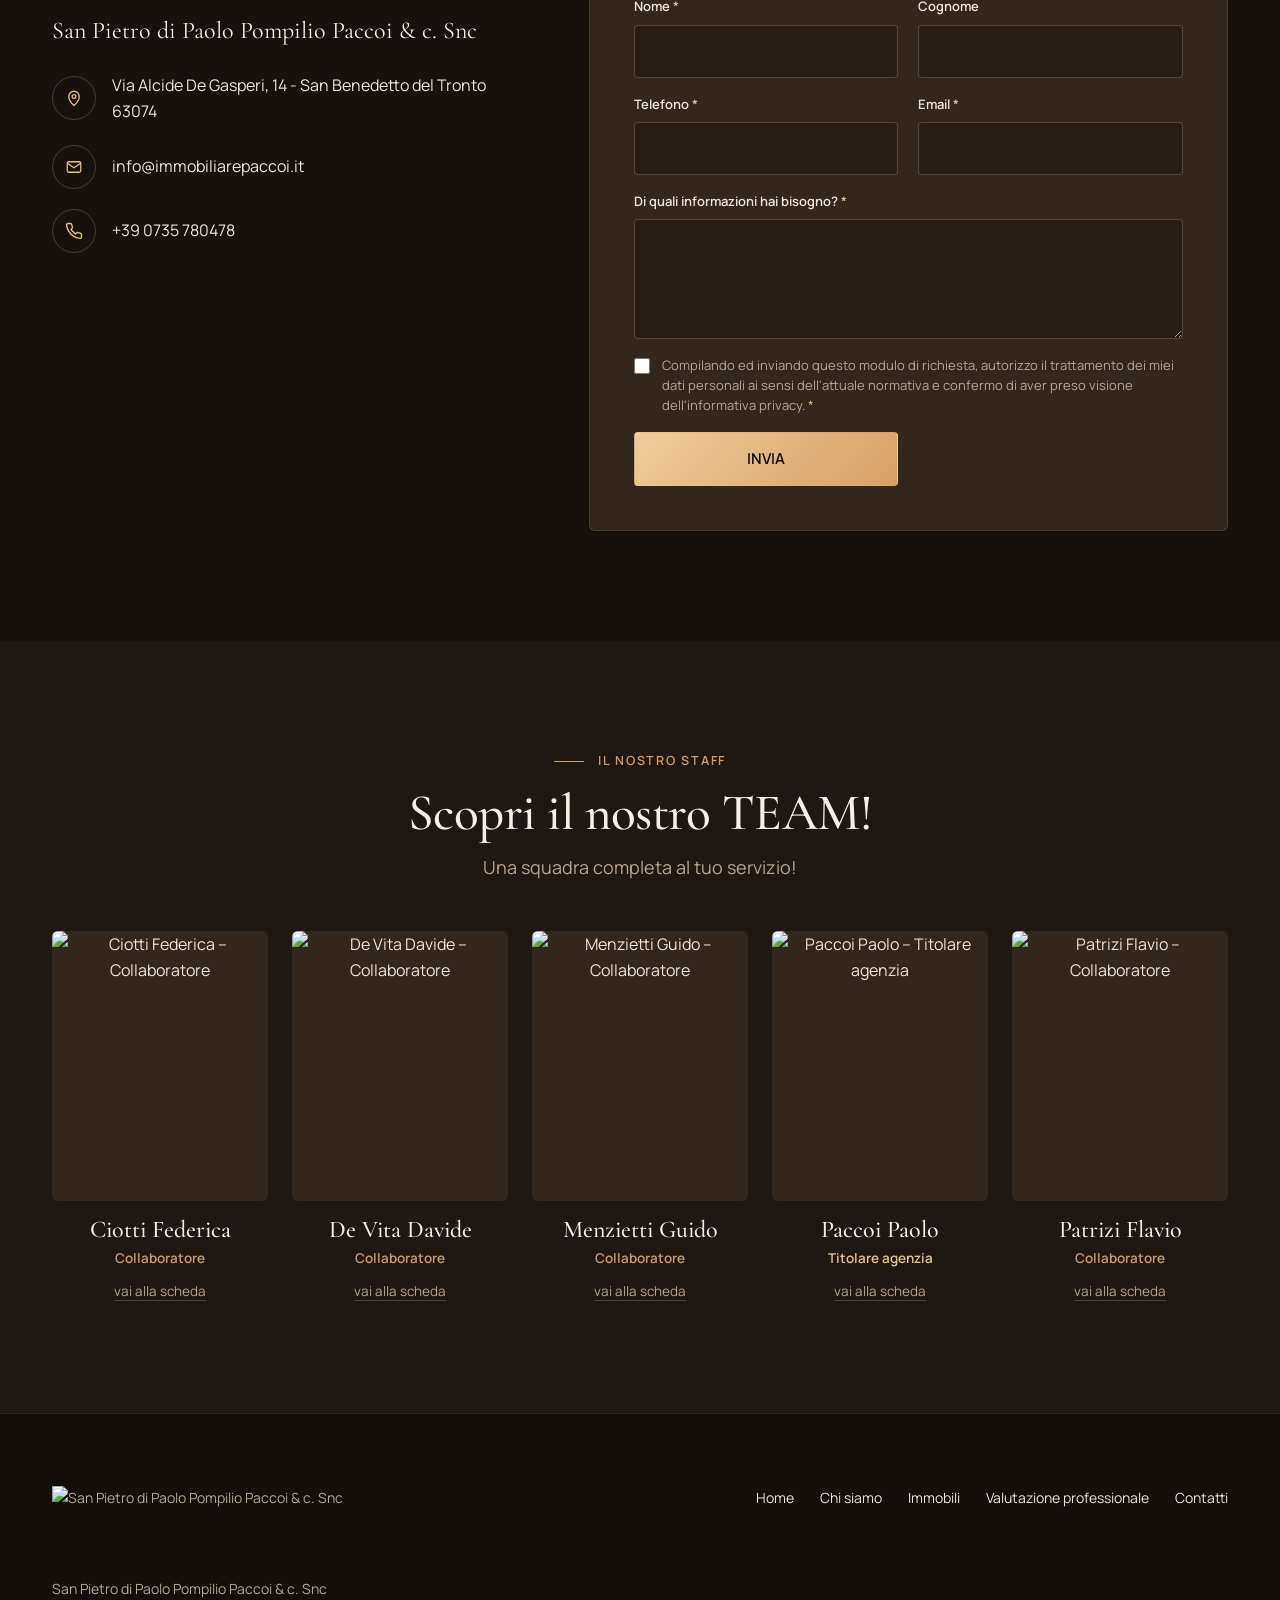
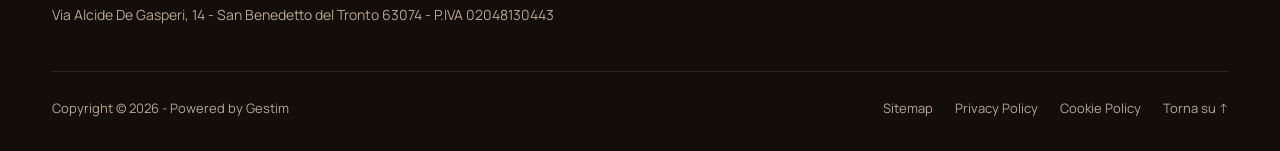
==== commit 4c8c8065: "Logo a sinistra e musica attiva all'apertura del sito - Header: logo a sinistra, menu al centro, tel" ====
--- a/index.html
+++ b/index.html
@@ -8,7 +8,7 @@
 <link rel="preconnect" href="https://fonts.googleapis.com">
 <link rel="preconnect" href="https://fonts.gstatic.com" crossorigin>
 <link href="https://fonts.googleapis.com/css2?family=Cormorant+Garamond:ital,wght@0,500;0,600;1,500&family=Manrope:wght@400;500;600;700&display=swap" rel="stylesheet">
-<link rel="stylesheet" href="assets/style.css?v=202611261836">
+<link rel="stylesheet" href="assets/style.css?v=202611261845">
 </head>
 <body class="over-hero">
 <div id="site-header"></div>
@@ -218,9 +218,9 @@
 
 <div id="site-footer"></div>
 
-<script src="data/immobili.js?v=202611261836"></script>
-<script src="assets/app.js?v=202611261836"></script>
-<script src="assets/music.js?v=202611261836" defer></script>
+<script src="data/immobili.js?v=202611261845"></script>
+<script src="assets/app.js?v=202611261845"></script>
+<script src="assets/music.js?v=202611261845" defer></script>
 <script>
   const P = Paccoi, I = P.icons;
   P.chrome("home");
--- a/assets/style.css
+++ b/assets/style.css
@@ -69,7 +69,9 @@
 
 /* ---------- header ---------- */
 header.site{position:sticky;top:0;z-index:50;background:rgba(19,16,13,.86);backdrop-filter:blur(14px) saturate(1.2);border-bottom:1px solid var(--line);color:var(--text);transition:background .35s,border-color .35s,box-shadow .35s,top .35s}
-header.site .wrap{display:grid;grid-template-columns:1fr auto 1fr;align-items:center;height:var(--header-h)}
+header.site .wrap{display:grid;grid-template-columns:auto 1fr auto;align-items:center;gap:28px;height:var(--header-h)}
+header.site nav.main{justify-self:center}
+.logo{justify-self:start;display:block}
 header.site.scrolled .logo img{height:72px}
 header.site.scrolled{box-shadow:0 18px 40px -26px rgba(0,0,0,.9)}
 .logo img{height:88px;width:auto;transition:height .35s;filter:drop-shadow(0 2px 8px rgba(0,0,0,.45))}
@@ -482,3 +484,23 @@
   header.site.scrolled .logo img{height:54px}
 }
 @media print{.music-btn,.wa-float{display:none}}
+
+/* ---------- schermata di benvenuto (avvia la musica) ---------- */
+.welcome{position:fixed;inset:0;z-index:200;display:grid;place-items:center;opacity:0;transition:opacity .7s ease}
+.welcome.show{opacity:1}
+.welcome.hide{opacity:0;pointer-events:none}
+.welcome-bg{position:absolute;inset:-30px;background:url('https://images.unsplash.com/photo-1631528858266-5ebeb8bfc6f5?auto=format&fit=crop&q=80&w=2000') center/cover;filter:blur(6px) brightness(.55) saturate(1.1);transform:scale(1.05)}
+.welcome-bg::after{content:"";position:absolute;inset:0;background:radial-gradient(circle at 50% 50%,rgba(20,14,9,.35),rgba(20,14,9,.85))}
+.welcome-box{position:relative;text-align:center;padding:40px 28px;max-width:640px;transform:translateY(16px);transition:transform .9s cubic-bezier(.2,.8,.2,1)}
+.welcome.show .welcome-box{transform:none}
+.welcome-logo{height:120px;width:auto;margin:0 auto 26px;filter:drop-shadow(0 4px 20px rgba(0,0,0,.5))}
+.welcome-eyebrow{font-size:12.5px;letter-spacing:.16em;text-transform:uppercase;color:var(--gold);font-weight:600}
+.welcome-title{font-family:var(--serif);font-size:clamp(36px,5vw,58px);line-height:1.1;color:#fff;margin:14px 0 34px}
+.welcome-title em{color:var(--gold)}
+.welcome-go{font-size:16px;padding:16px 34px}
+.welcome-go .eq{display:flex;align-items:flex-end;gap:2px;height:14px}
+.welcome-go .eq i{display:block;width:3px;height:5px;border-radius:1px;background:var(--ink-dark);animation:eq 1s ease-in-out infinite}
+.welcome-go .eq i:nth-child(2){animation-delay:-.35s}.welcome-go .eq i:nth-child(3){animation-delay:-.6s}.welcome-go .eq i:nth-child(4){animation-delay:-.15s}
+.welcome-mute{display:block;margin:18px auto 0;background:none;border:0;color:var(--muted);font-size:14px;cursor:pointer;border-bottom:1px solid transparent}
+.welcome-mute:hover{color:#fff;border-color:currentColor}
+@media (max-width:760px){.welcome-logo{height:84px}}
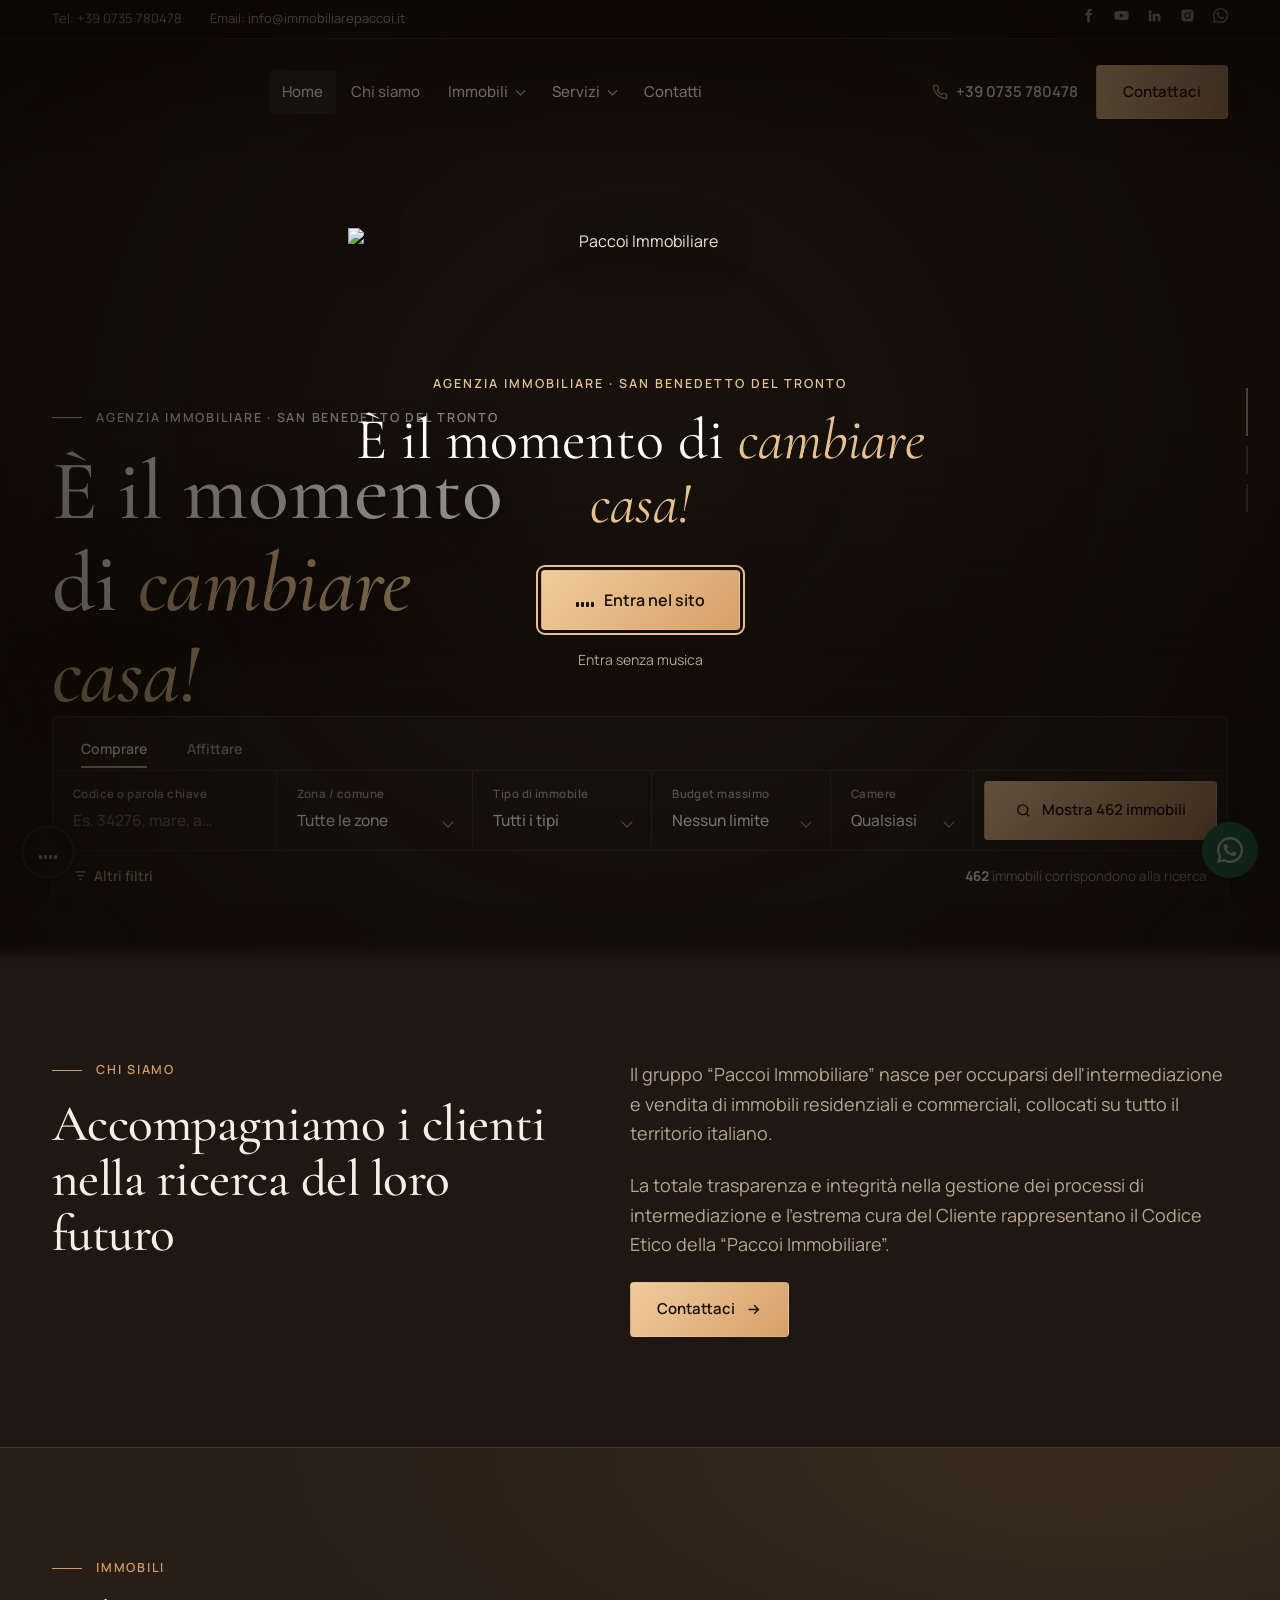
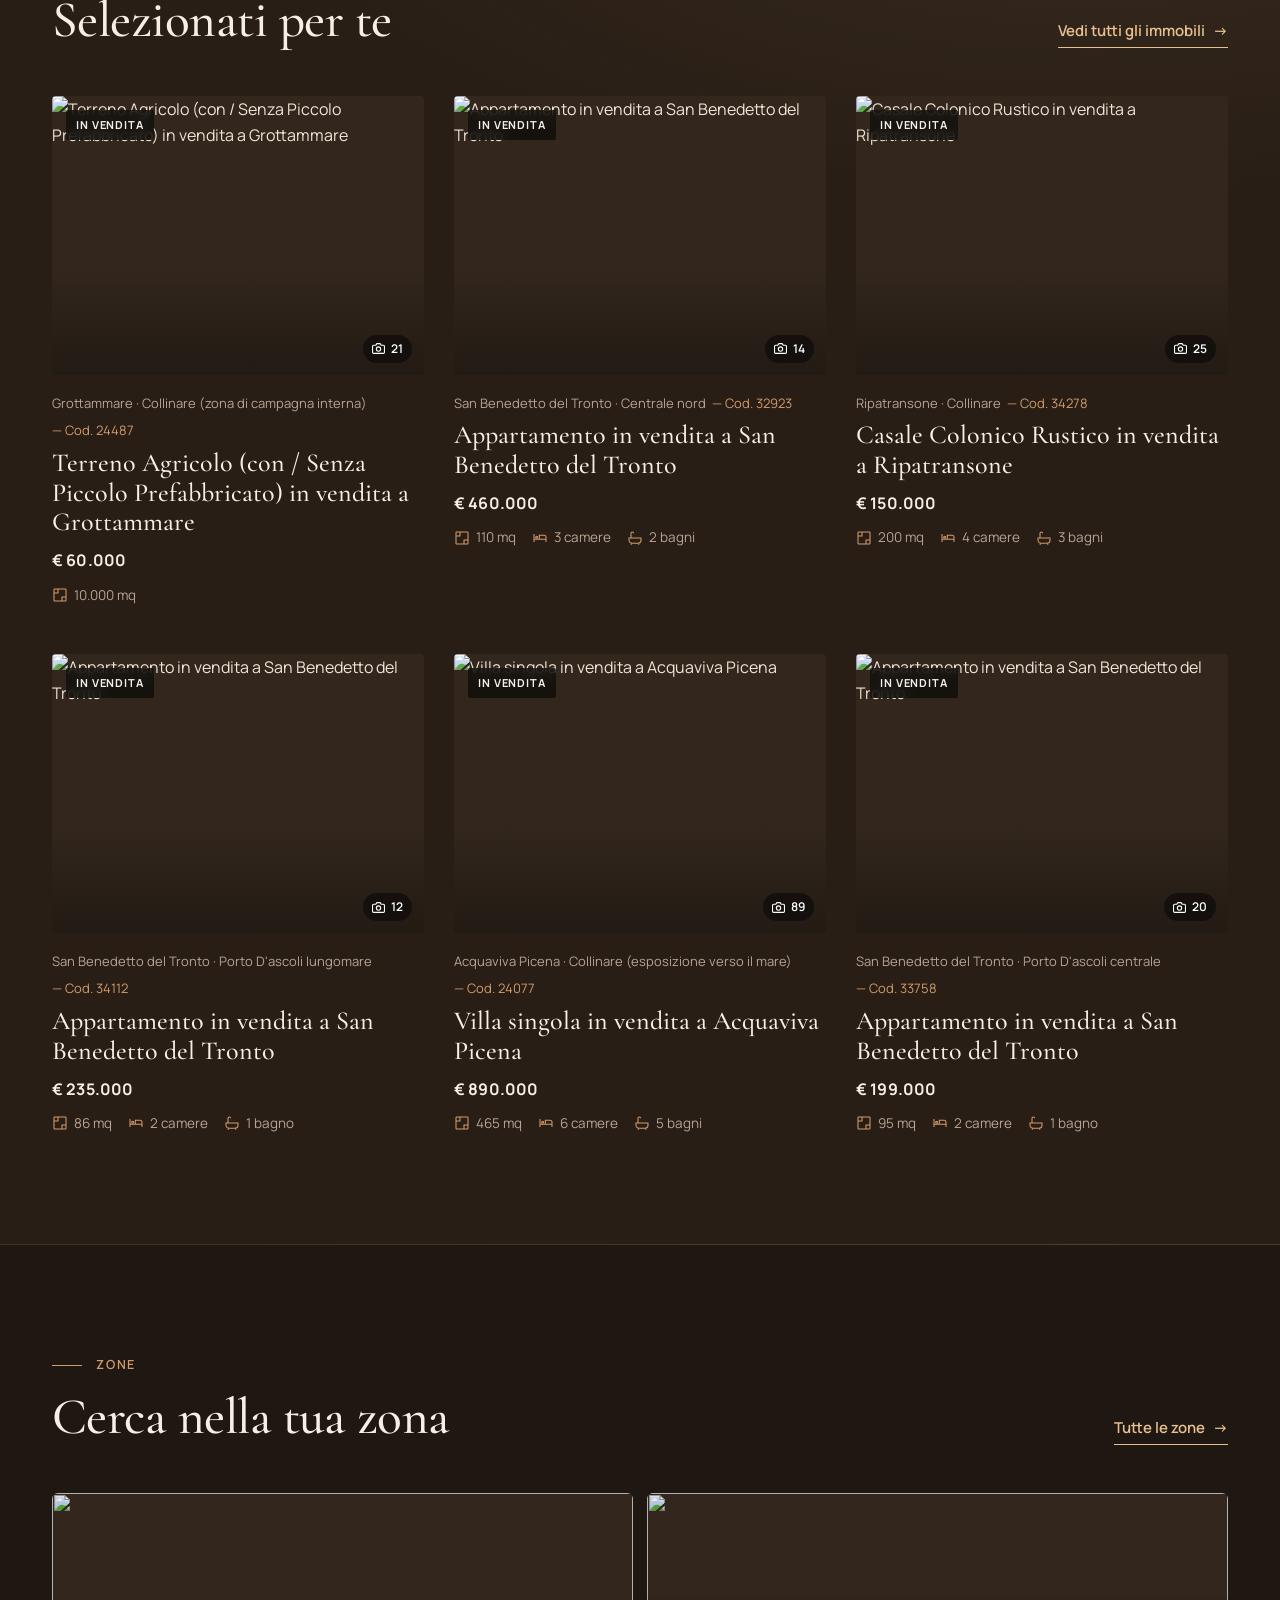
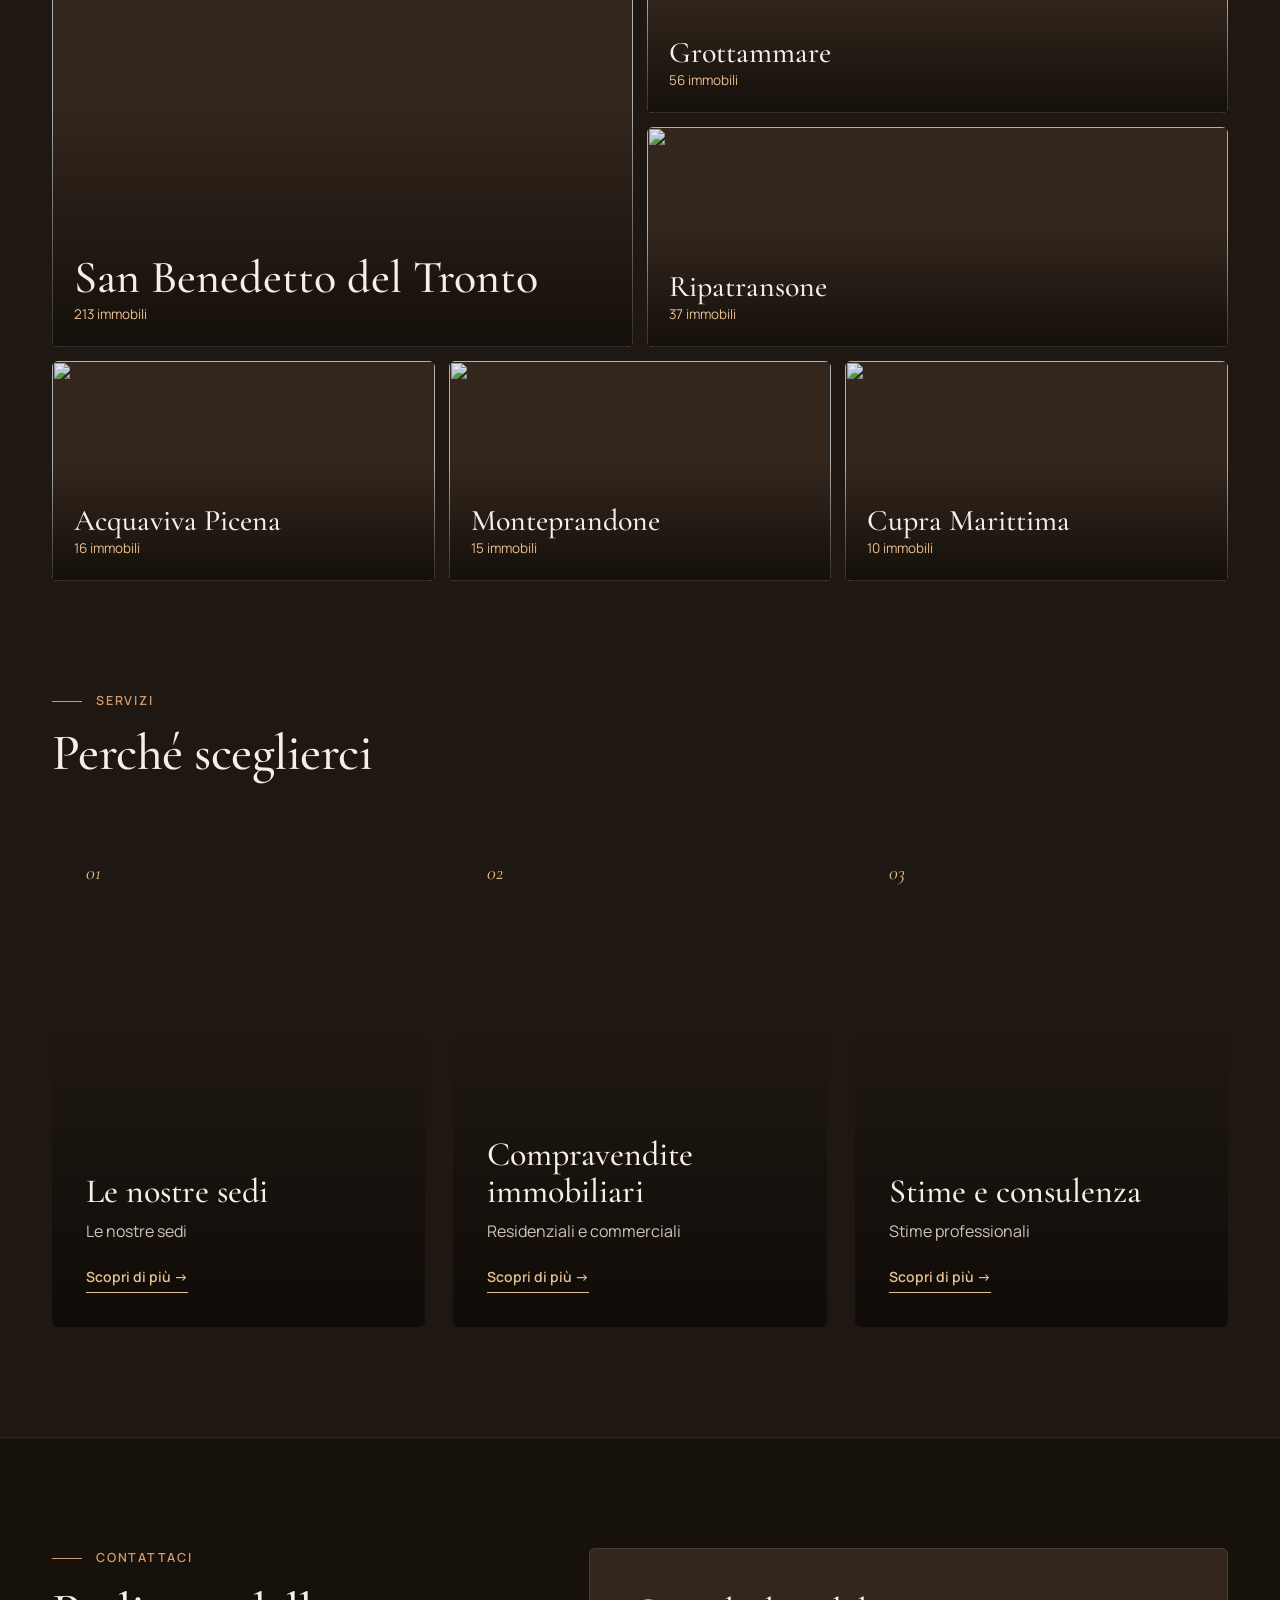
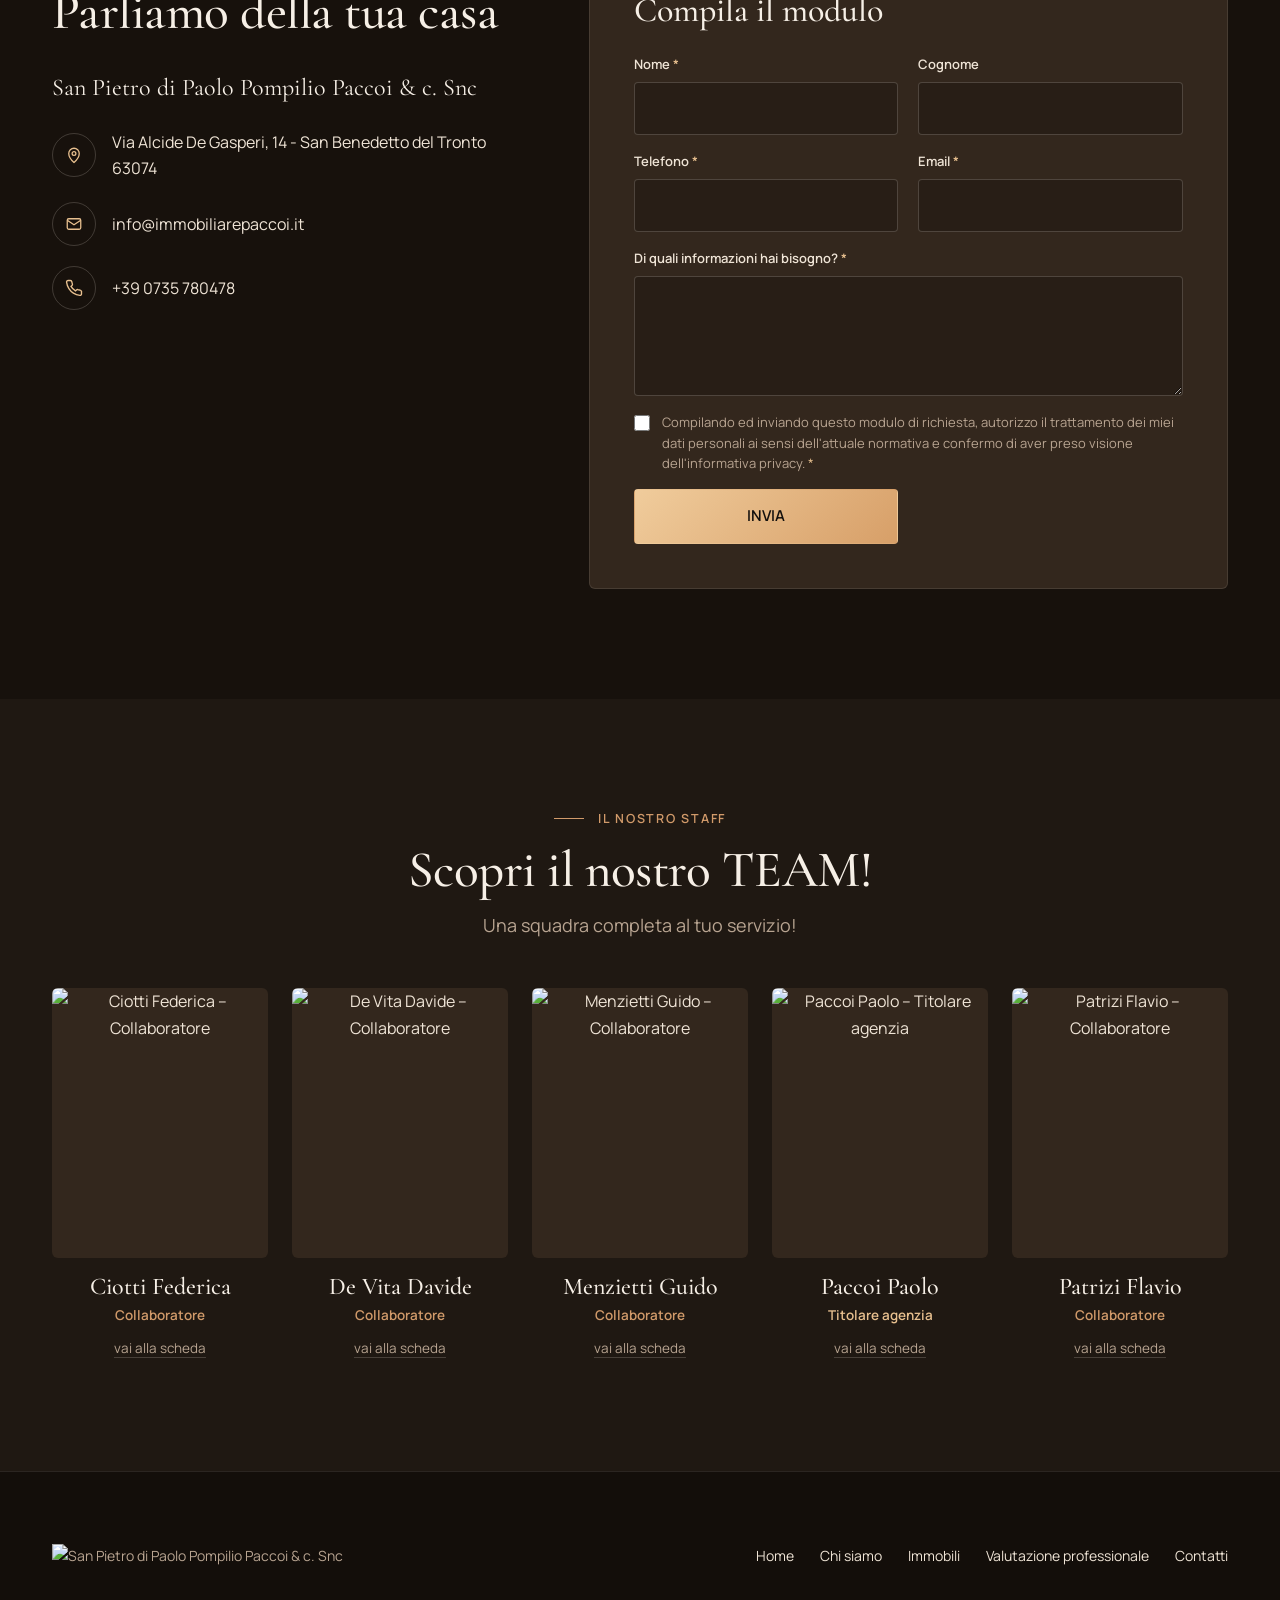
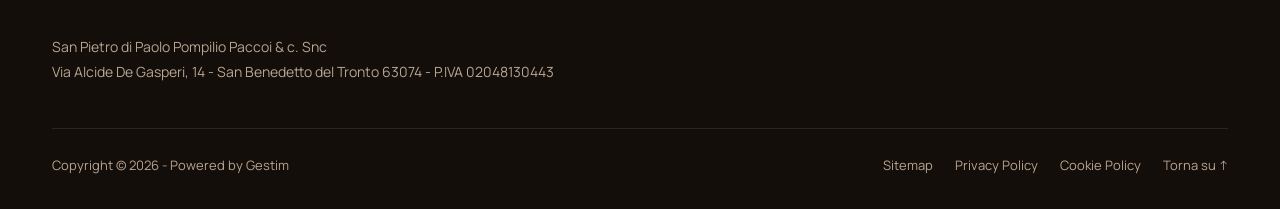
==== commit 4d1ea456: "Scheda: prima solo la foto a schermo intero, i dettagli scorrendo - All'apertura dell'annuncio la fo" ====
--- a/index.html
+++ b/index.html
@@ -8,7 +8,7 @@
 <link rel="preconnect" href="https://fonts.googleapis.com">
 <link rel="preconnect" href="https://fonts.gstatic.com" crossorigin>
 <link href="https://fonts.googleapis.com/css2?family=Cormorant+Garamond:ital,wght@0,500;0,600;1,500&family=Manrope:wght@400;500;600;700&display=swap" rel="stylesheet">
-<link rel="stylesheet" href="assets/style.css?v=202611261845">
+<link rel="stylesheet" href="assets/style.css?v=202611261847">
 </head>
 <body class="over-hero">
 <div id="site-header"></div>
@@ -218,9 +218,9 @@
 
 <div id="site-footer"></div>
 
-<script src="data/immobili.js?v=202611261845"></script>
-<script src="assets/app.js?v=202611261845"></script>
-<script src="assets/music.js?v=202611261845" defer></script>
+<script src="data/immobili.js?v=202611261847"></script>
+<script src="assets/app.js?v=202611261847"></script>
+<script src="assets/music.js?v=202611261847" defer></script>
 <script>
   const P = Paccoi, I = P.icons;
   P.chrome("home");
--- a/assets/style.css
+++ b/assets/style.css
@@ -204,7 +204,7 @@
 .ph-hero img.main{position:absolute;inset:0;width:100%;height:100%;object-fit:cover;opacity:0;transition:opacity .9s ease,transform 12s ease;transform:scale(1.04)}
 .ph-hero img.main.ready{opacity:1;transform:scale(1)}
 .ph-hero.contain img.main{object-fit:contain}
-.ph-hero::after{content:"";position:absolute;inset:0;pointer-events:none;background:linear-gradient(180deg,rgba(13,9,6,.6) 0%,rgba(13,9,6,0) 18%,rgba(13,9,6,0) 45%,rgba(13,9,6,.55) 70%,rgba(13,9,6,.9) 100%)}
+.ph-hero::after{content:"";position:absolute;inset:0;pointer-events:none;background:linear-gradient(180deg,rgba(13,9,6,.55) 0%,rgba(13,9,6,0) 16%,rgba(13,9,6,0) 82%,rgba(13,9,6,.45) 100%)}
 .ph-hero .cap{position:absolute;left:0;right:0;bottom:0;z-index:2;cursor:default}
 .ph-hero .cap .wrap{display:flex;justify-content:space-between;align-items:flex-end;gap:30px;padding-bottom:46px;flex-wrap:wrap}
 .ph-hero .cap .wrap>div:first-child,.ph-hero .right{background:rgba(22,16,11,.62);backdrop-filter:blur(14px) saturate(1.2);-webkit-backdrop-filter:blur(14px) saturate(1.2);border:1px solid rgba(255,255,255,.1);border-radius:8px;padding:24px 28px;box-shadow:0 30px 60px -30px rgba(0,0,0,.7)}
@@ -462,7 +462,7 @@
   .lb-stage{padding:0 8px}
   .lb-nav{display:none}
 }
-@media (min-width:761px){ .ph-hero .scroll-cue{display:block} }
+
 
 /* ---------- pulsante musica di sottofondo ---------- */
 .music-btn{position:fixed;left:22px;bottom:22px;z-index:60;display:inline-flex;align-items:center;justify-content:center;gap:10px;min-width:52px;height:52px;padding:0 16px;border-radius:40px;border:1px solid var(--line-2);background:rgba(31,24,18,.82);backdrop-filter:blur(10px);color:var(--heading);font-size:13px;font-weight:600;letter-spacing:.04em;cursor:pointer;box-shadow:0 10px 30px -10px rgba(0,0,0,.6);transition:border-color .3s,background .3s,transform .2s}
@@ -504,3 +504,27 @@
 .welcome-mute{display:block;margin:18px auto 0;background:none;border:0;color:var(--muted);font-size:14px;cursor:pointer;border-bottom:1px solid transparent}
 .welcome-mute:hover{color:#fff;border-color:currentColor}
 @media (max-width:760px){.welcome-logo{height:84px}}
+
+/* ---------- scheda: foto pulita a tutto schermo, dettagli scorrendo ---------- */
+.ph-hero .scroll-cue{display:block;position:absolute;left:50%;bottom:26px;transform:translateX(-50%);z-index:2;width:26px;height:42px;border:1.5px solid rgba(255,255,255,.75);border-radius:14px;cursor:pointer}
+.ph-hero .scroll-cue span{position:absolute;left:50%;top:8px;width:3px;height:8px;border-radius:2px;background:#fff;transform:translateX(-50%);animation:cue 1.8s infinite}
+.ph-hero .scroll-cue::after{content:"Scorri";position:absolute;top:50px;left:50%;transform:translateX(-50%);font-size:11px;letter-spacing:.18em;text-transform:uppercase;color:#fff;text-shadow:0 1px 8px rgba(0,0,0,.6);white-space:nowrap}
+.ph-count{position:absolute;right:96px;bottom:28px;z-index:2;display:inline-flex;align-items:center;gap:8px;padding:10px 16px;border-radius:30px;border:1px solid rgba(255,255,255,.25);background:rgba(20,14,9,.55);backdrop-filter:blur(8px);color:#fff;font-weight:600;font-size:13.5px;cursor:pointer;transition:background .25s}
+.ph-count:hover{background:rgba(20,14,9,.8)}
+.ph-count svg{width:16px;height:16px}
+.detail-intro{display:grid;grid-template-columns:1fr auto;gap:30px;align-items:end;padding:22px 0 30px;border-bottom:1px solid var(--line)}
+.detail-intro h1{font-size:clamp(32px,4vw,54px);max-width:24ch;margin-top:14px}
+.detail-intro .loc{color:var(--muted);margin-top:10px;font-size:15px}
+.detail-intro .loc .cod{color:var(--gold);font-weight:600}
+.detail-intro .right{display:flex;flex-direction:column;align-items:flex-end;gap:16px}
+.detail-intro .price{font-family:var(--serif);font-size:clamp(36px,3.6vw,52px);font-weight:600;color:var(--heading);line-height:1;white-space:nowrap}
+.detail-intro .price small{font-family:var(--sans);font-size:13px;color:var(--muted);font-weight:600;margin-left:6px;letter-spacing:.05em}
+.detail-intro .btns{display:flex;gap:10px;flex-wrap:wrap;justify-content:flex-end}
+.detail-body{padding-top:40px}
+@media (max-width:760px){
+  .detail-intro{grid-template-columns:1fr;gap:20px}
+  .detail-intro .right{align-items:flex-start}
+  .detail-intro .btns{justify-content:flex-start}
+  .ph-count{right:84px;bottom:22px;padding:8px 13px}
+  .ph-hero .scroll-cue{bottom:30px}
+}
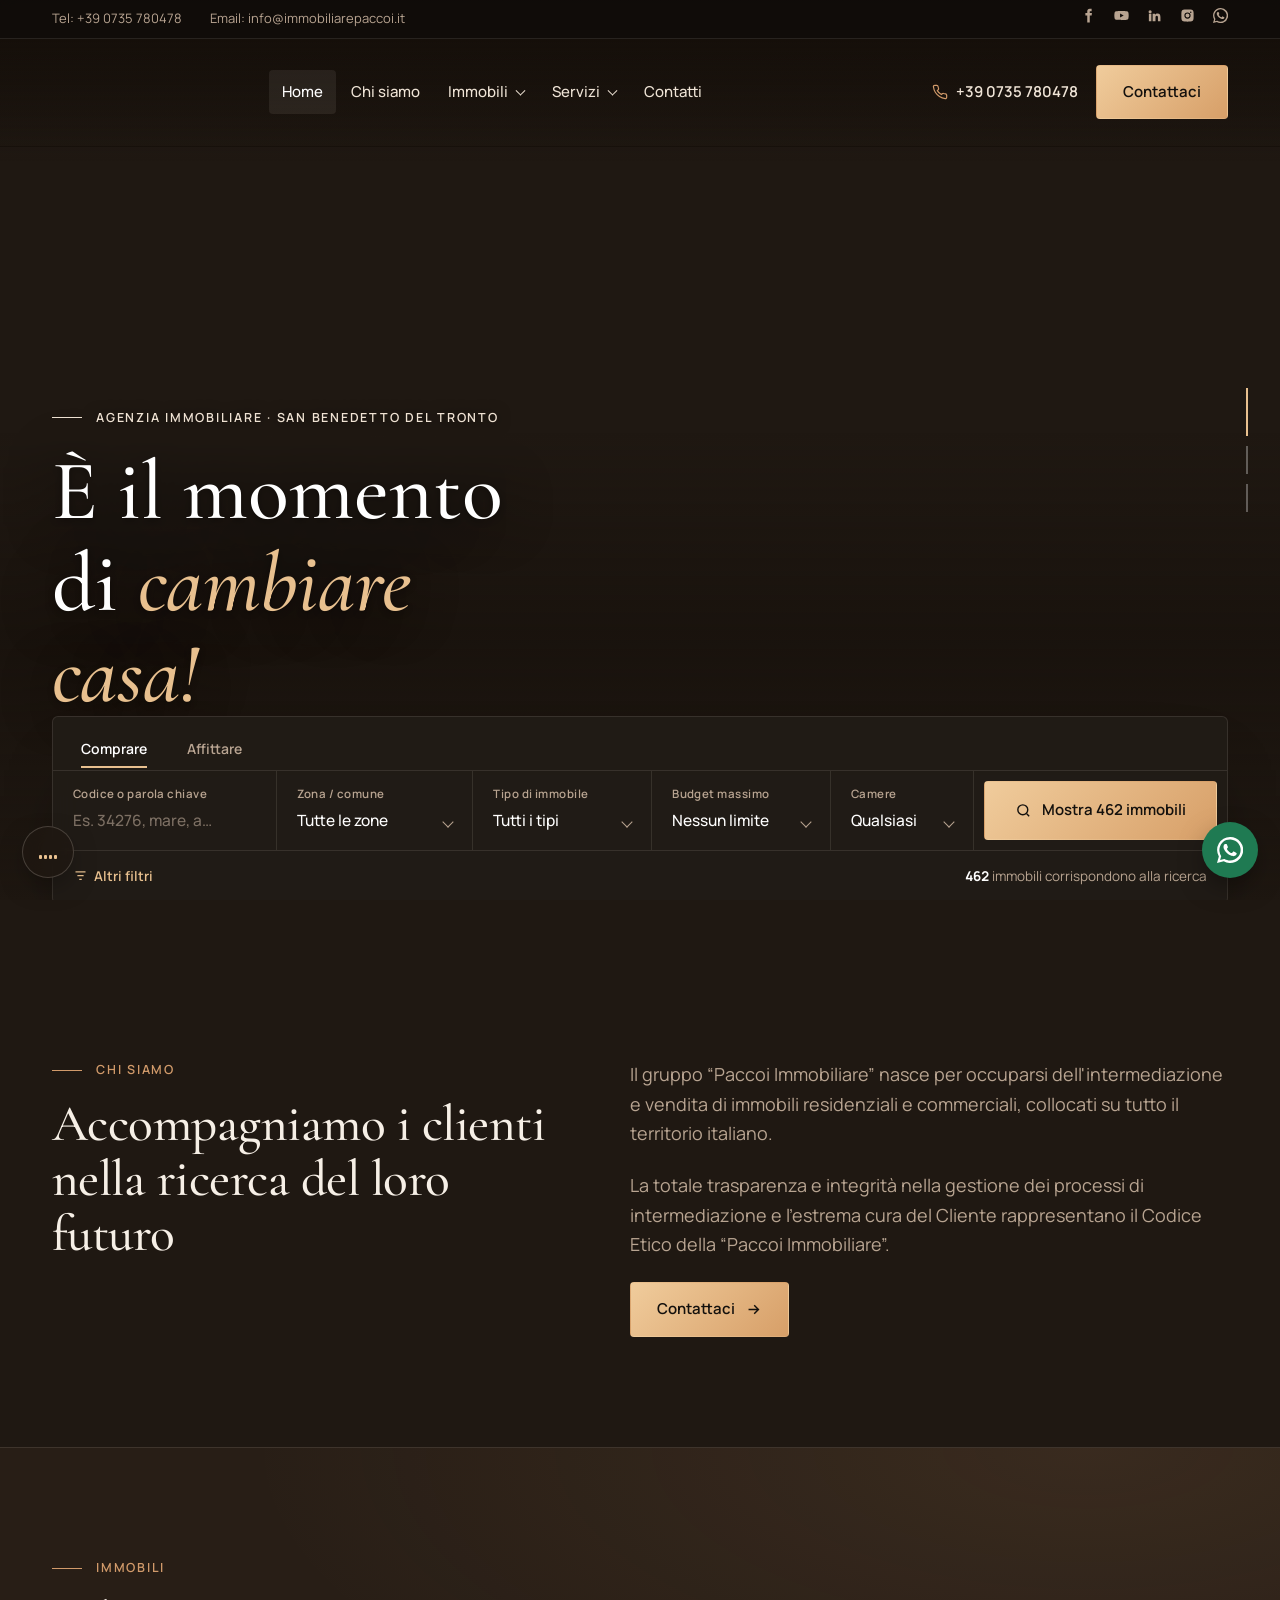
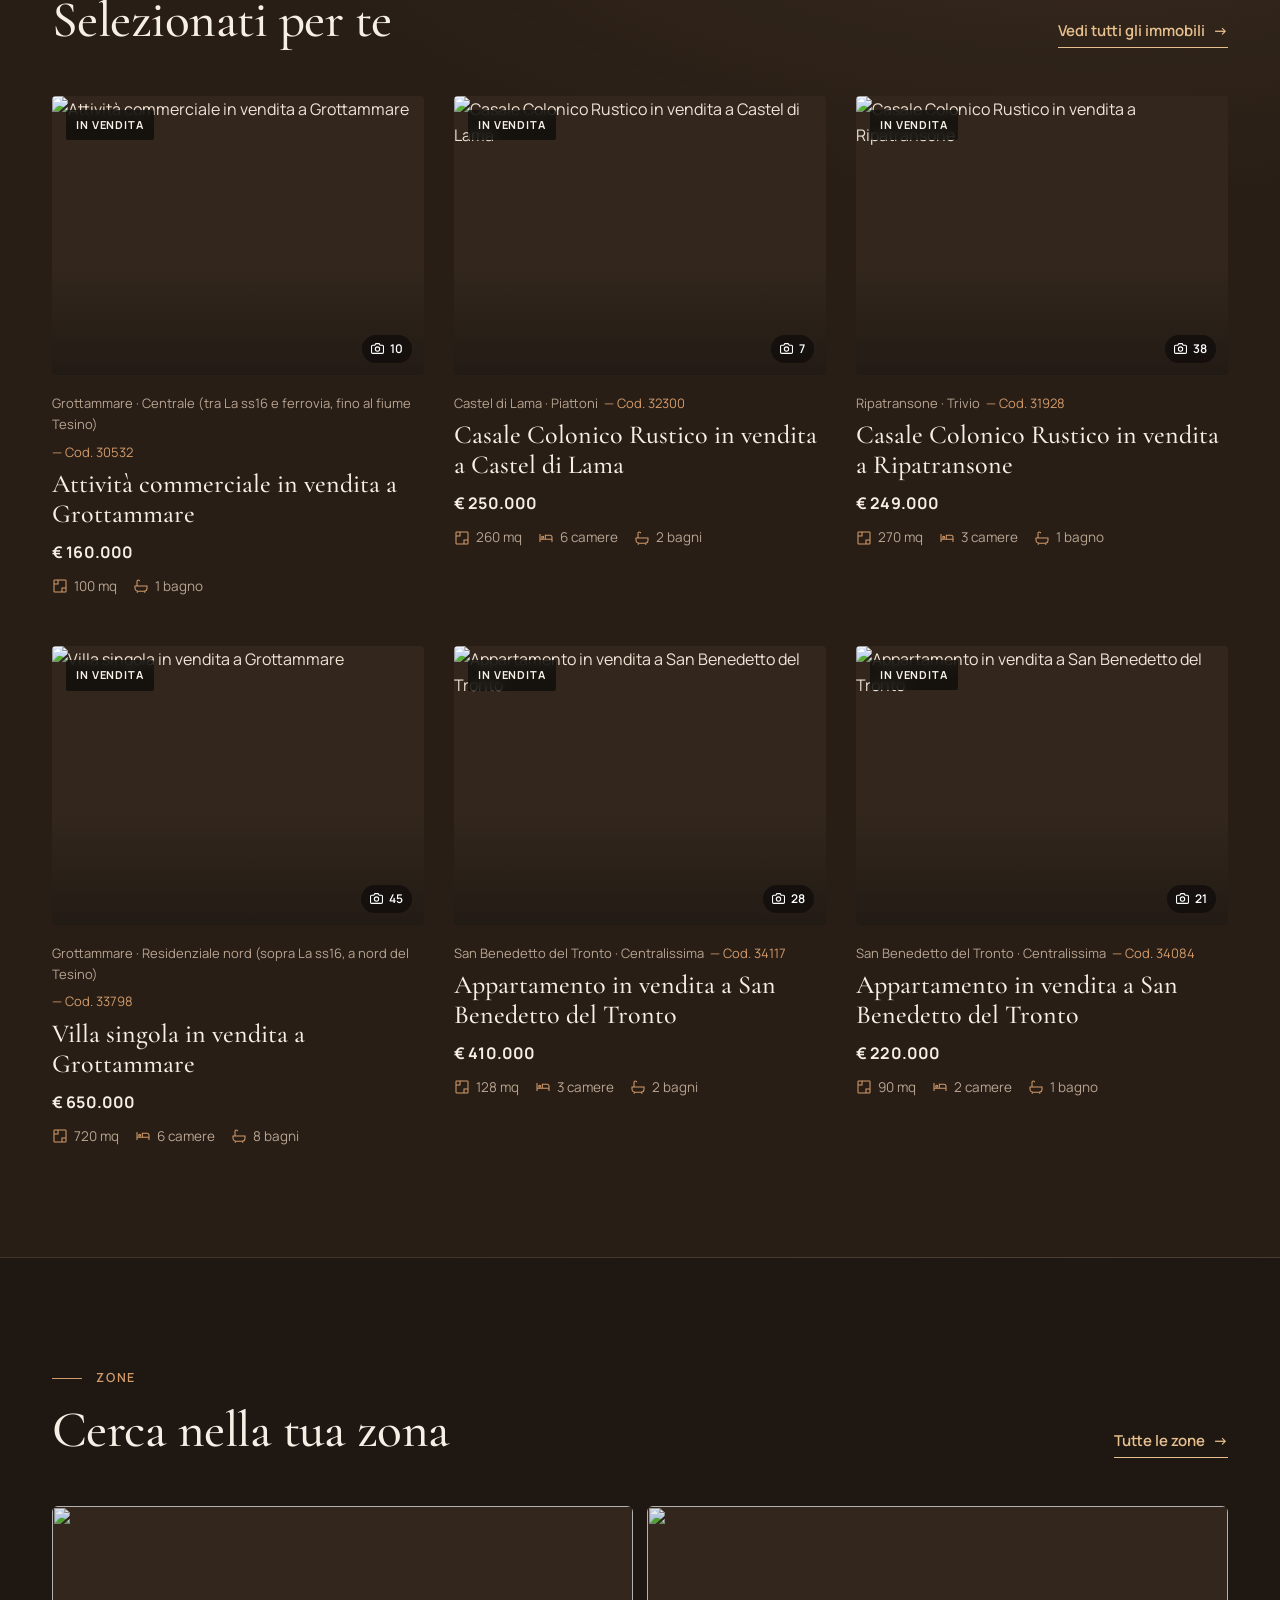
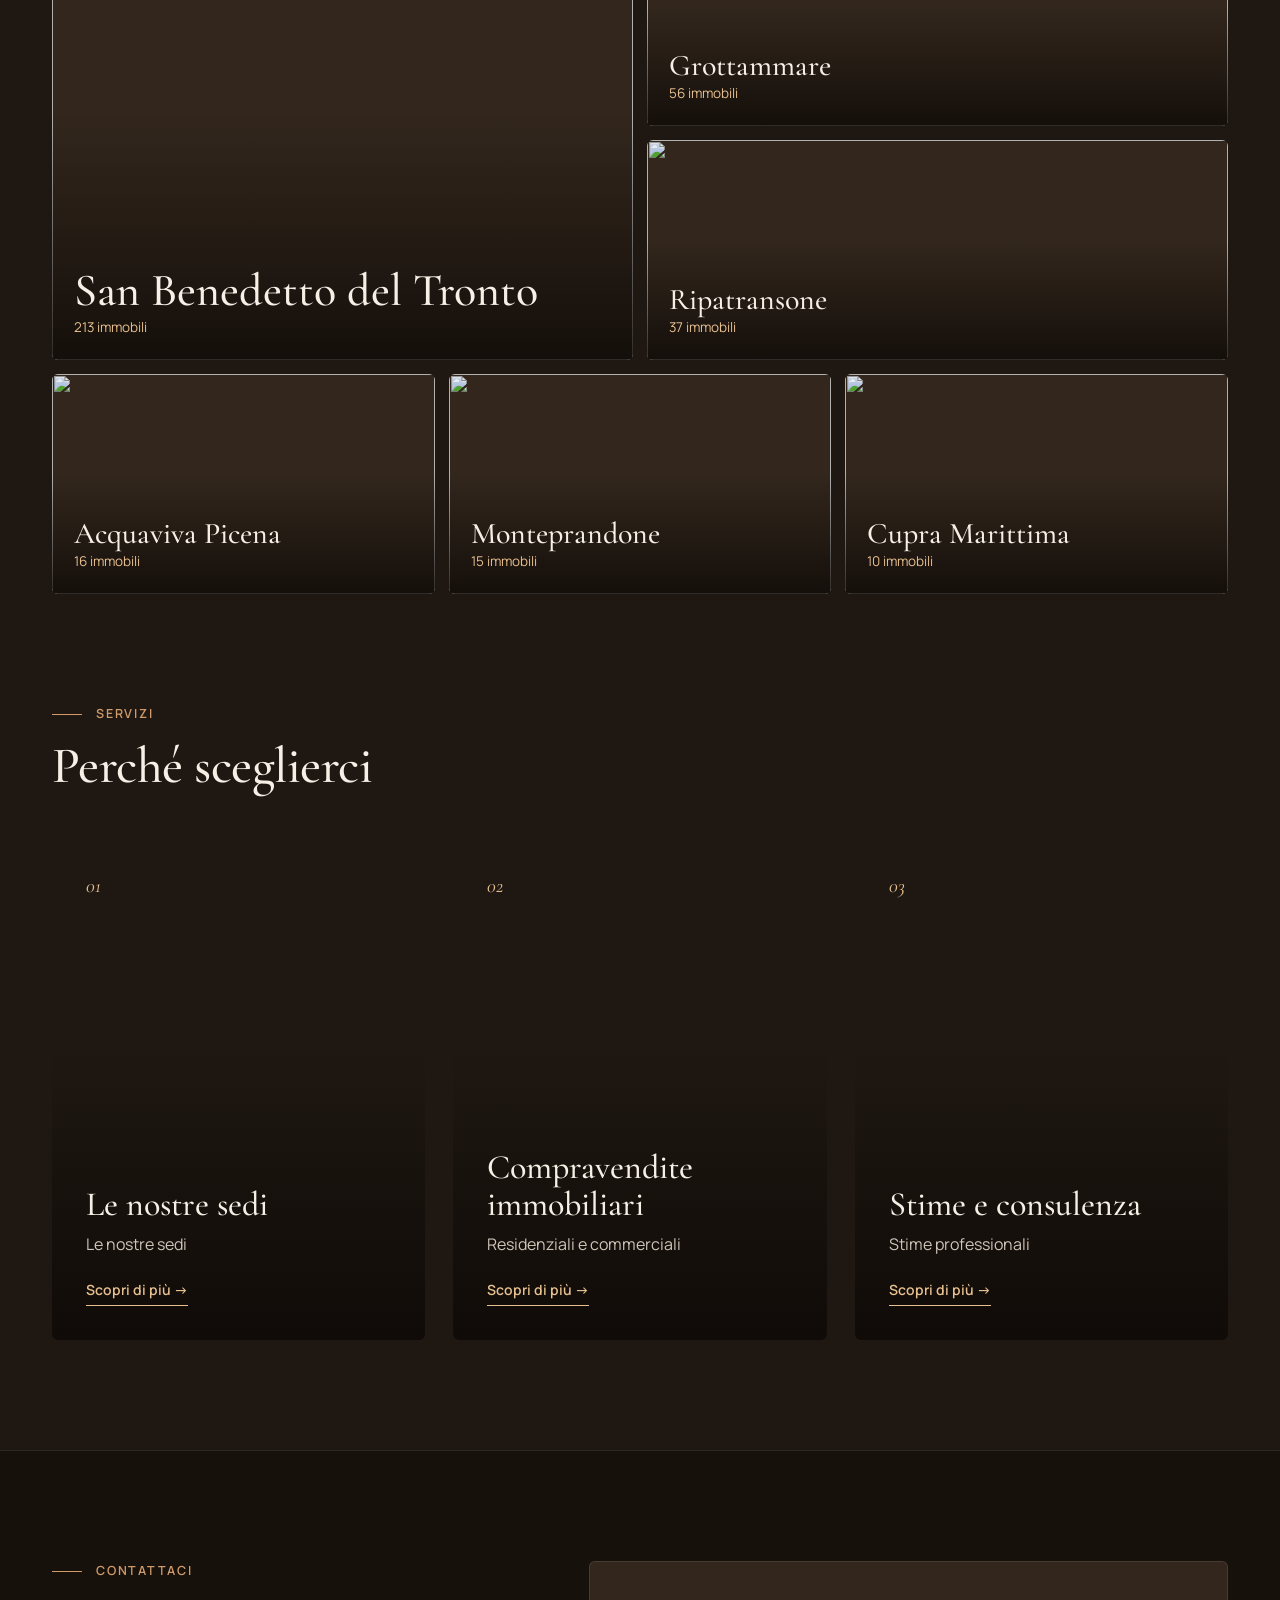
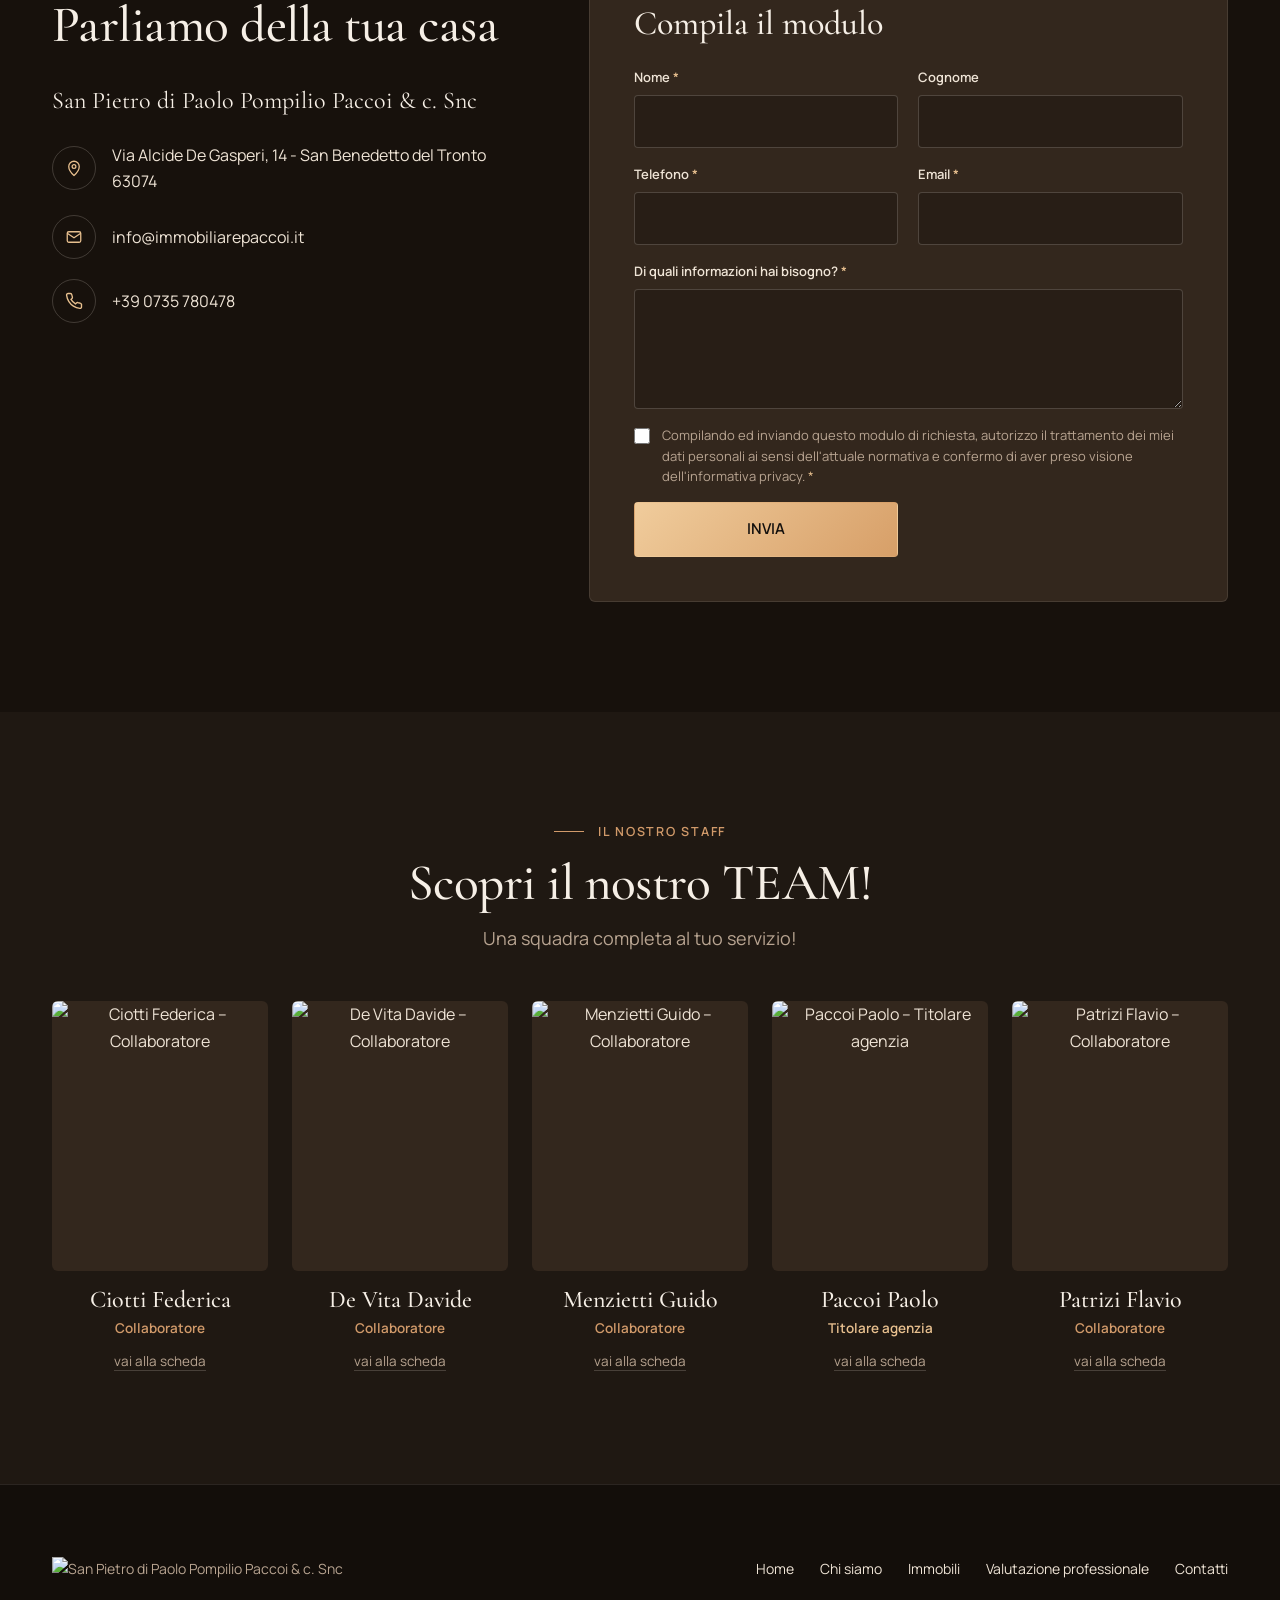
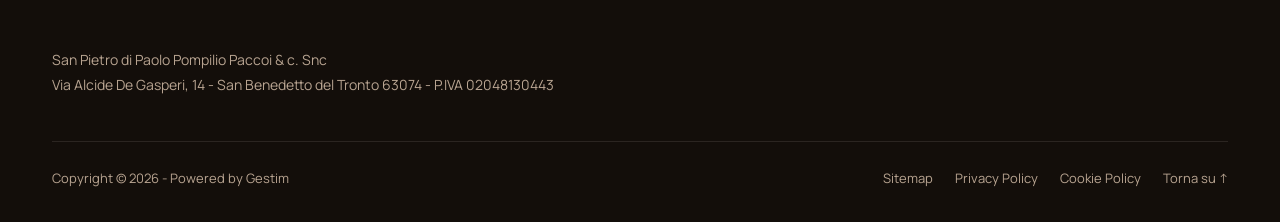
==== commit 47e74890: "Tolta la schermata "Entra nel sito": si accede subito alla home - Rimossa la schermata di benvenuto " ====
--- a/index.html
+++ b/index.html
@@ -8,7 +8,7 @@
 <link rel="preconnect" href="https://fonts.googleapis.com">
 <link rel="preconnect" href="https://fonts.gstatic.com" crossorigin>
 <link href="https://fonts.googleapis.com/css2?family=Cormorant+Garamond:ital,wght@0,500;0,600;1,500&family=Manrope:wght@400;500;600;700&display=swap" rel="stylesheet">
-<link rel="stylesheet" href="assets/style.css?v=202611261847">
+<link rel="stylesheet" href="assets/style.css?v=202611261850">
 </head>
 <body class="over-hero">
 <div id="site-header"></div>
@@ -218,9 +218,9 @@
 
 <div id="site-footer"></div>
 
-<script src="data/immobili.js?v=202611261847"></script>
-<script src="assets/app.js?v=202611261847"></script>
-<script src="assets/music.js?v=202611261847" defer></script>
+<script src="data/immobili.js?v=202611261850"></script>
+<script src="assets/app.js?v=202611261850"></script>
+<script src="assets/music.js?v=202611261850" defer></script>
 <script>
   const P = Paccoi, I = P.icons;
   P.chrome("home");
--- a/assets/style.css
+++ b/assets/style.css
@@ -485,25 +485,7 @@
 }
 @media print{.music-btn,.wa-float{display:none}}
 
-/* ---------- schermata di benvenuto (avvia la musica) ---------- */
-.welcome{position:fixed;inset:0;z-index:200;display:grid;place-items:center;opacity:0;transition:opacity .7s ease}
-.welcome.show{opacity:1}
-.welcome.hide{opacity:0;pointer-events:none}
-.welcome-bg{position:absolute;inset:-30px;background:url('https://images.unsplash.com/photo-1631528858266-5ebeb8bfc6f5?auto=format&fit=crop&q=80&w=2000') center/cover;filter:blur(6px) brightness(.55) saturate(1.1);transform:scale(1.05)}
-.welcome-bg::after{content:"";position:absolute;inset:0;background:radial-gradient(circle at 50% 50%,rgba(20,14,9,.35),rgba(20,14,9,.85))}
-.welcome-box{position:relative;text-align:center;padding:40px 28px;max-width:640px;transform:translateY(16px);transition:transform .9s cubic-bezier(.2,.8,.2,1)}
-.welcome.show .welcome-box{transform:none}
-.welcome-logo{height:120px;width:auto;margin:0 auto 26px;filter:drop-shadow(0 4px 20px rgba(0,0,0,.5))}
-.welcome-eyebrow{font-size:12.5px;letter-spacing:.16em;text-transform:uppercase;color:var(--gold);font-weight:600}
-.welcome-title{font-family:var(--serif);font-size:clamp(36px,5vw,58px);line-height:1.1;color:#fff;margin:14px 0 34px}
-.welcome-title em{color:var(--gold)}
-.welcome-go{font-size:16px;padding:16px 34px}
-.welcome-go .eq{display:flex;align-items:flex-end;gap:2px;height:14px}
-.welcome-go .eq i{display:block;width:3px;height:5px;border-radius:1px;background:var(--ink-dark);animation:eq 1s ease-in-out infinite}
-.welcome-go .eq i:nth-child(2){animation-delay:-.35s}.welcome-go .eq i:nth-child(3){animation-delay:-.6s}.welcome-go .eq i:nth-child(4){animation-delay:-.15s}
-.welcome-mute{display:block;margin:18px auto 0;background:none;border:0;color:var(--muted);font-size:14px;cursor:pointer;border-bottom:1px solid transparent}
-.welcome-mute:hover{color:#fff;border-color:currentColor}
-@media (max-width:760px){.welcome-logo{height:84px}}
+
 
 /* ---------- scheda: foto pulita a tutto schermo, dettagli scorrendo ---------- */
 .ph-hero .scroll-cue{display:block;position:absolute;left:50%;bottom:26px;transform:translateX(-50%);z-index:2;width:26px;height:42px;border:1.5px solid rgba(255,255,255,.75);border-radius:14px;cursor:pointer}
